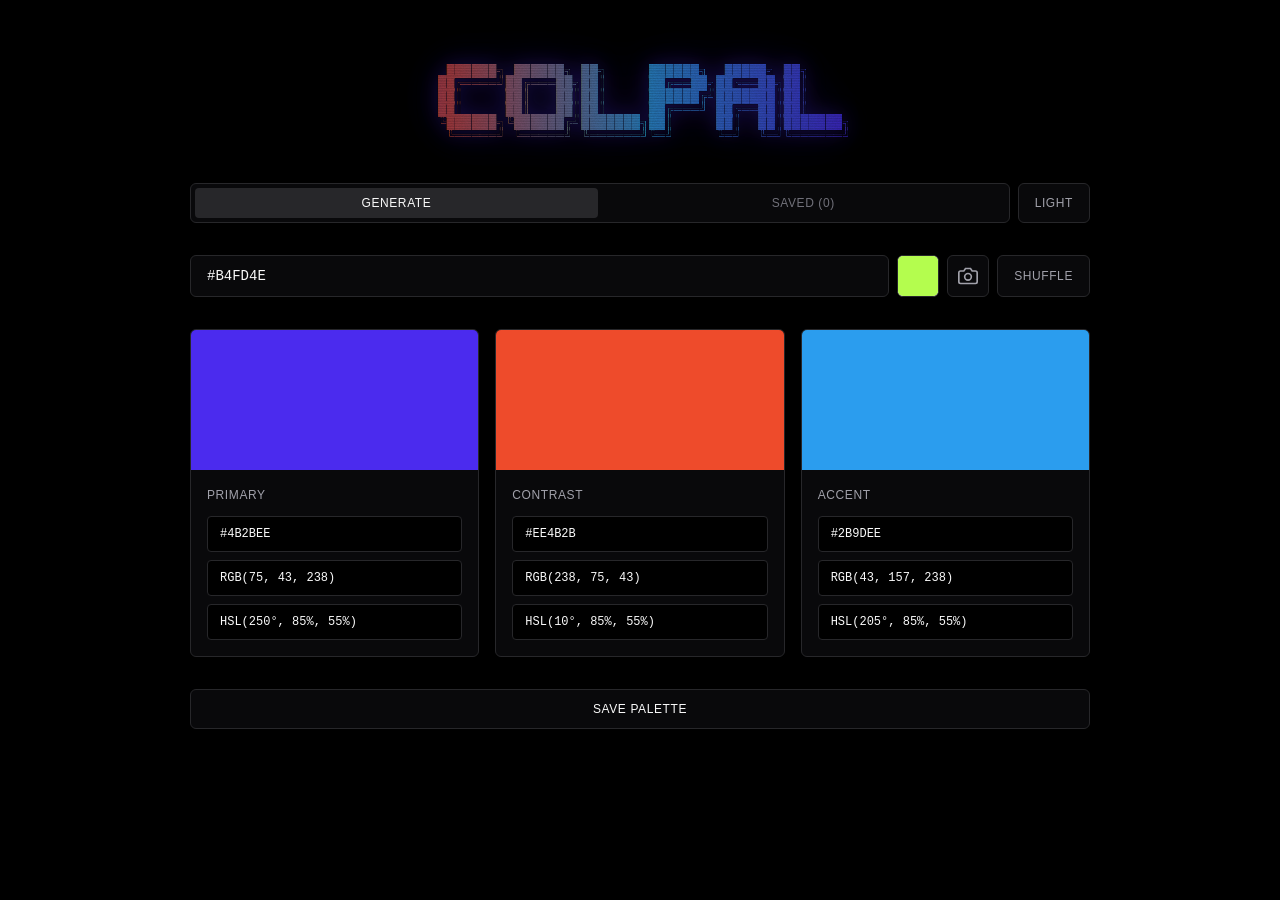
==== color/index.html @ dc7c606b "Initial sanitized mirror of dannyvoid.com for failover." ====
<!doctype html>
<html lang="en">
  <head>
    <meta charset="UTF-8" />
    <meta name="viewport" content="width=device-width, initial-scale=1.0, viewport-fit=cover" />
    <title>ColPal</title>
    <style>
      html, body { background: #000; }
      html[data-theme="light"], html[data-theme="light"] body { background: #fff; }
    </style>
    <script>
      (function(){ var t=localStorage.getItem('color-theme'); document.documentElement.setAttribute('data-theme', t==='light'?'light':'dark'); })();
    </script>
    <script type="module" crossorigin>(function(){const t=document.createElement("link").relList;if(t&&t.supports&&t.supports("modulepreload"))return;for(const l of document.querySelectorAll('link[rel="modulepreload"]'))r(l);new MutationObserver(l=>{for(const o of l)if(o.type==="childList")for(const u of o.addedNodes)u.tagName==="LINK"&&u.rel==="modulepreload"&&r(u)}).observe(document,{childList:!0,subtree:!0});function n(l){const o={};return l.integrity&&(o.integrity=l.integrity),l.referrerPolicy&&(o.referrerPolicy=l.referrerPolicy),l.crossOrigin==="use-credentials"?o.credentials="include":l.crossOrigin==="anonymous"?o.credentials="omit":o.credentials="same-origin",o}function r(l){if(l.ep)return;l.ep=!0;const o=n(l);fetch(l.href,o)}})();function cc(e){return e&&e.__esModule&&Object.prototype.hasOwnProperty.call(e,"default")?e.default:e}var qi={exports:{}},ll={},bi={exports:{}},R={};/**
 * @license React
 * react.production.min.js
 *
 * Copyright (c) Facebook, Inc. and its affiliates.
 *
 * This source code is licensed under the MIT license found in the
 * LICENSE file in the root directory of this source tree.
 */var qn=Symbol.for("react.element"),fc=Symbol.for("react.portal"),dc=Symbol.for("react.fragment"),pc=Symbol.for("react.strict_mode"),mc=Symbol.for("react.profiler"),hc=Symbol.for("react.provider"),vc=Symbol.for("react.context"),gc=Symbol.for("react.forward_ref"),yc=Symbol.for("react.suspense"),wc=Symbol.for("react.memo"),Sc=Symbol.for("react.lazy"),Bu=Symbol.iterator;function kc(e){return e===null||typeof e!="object"?null:(e=Bu&&e[Bu]||e["@@iterator"],typeof e=="function"?e:null)}var es={isMounted:function(){return!1},enqueueForceUpdate:function(){},enqueueReplaceState:function(){},enqueueSetState:function(){}},ts=Object.assign,ns={};function fn(e,t,n){this.props=e,this.context=t,this.refs=ns,this.updater=n||es}fn.prototype.isReactComponent={};fn.prototype.setState=function(e,t){if(typeof e!="object"&&typeof e!="function"&&e!=null)throw Error("setState(...): takes an object of state variables to update or a function which returns an object of state variables.");this.updater.enqueueSetState(this,e,t,"setState")};fn.prototype.forceUpdate=function(e){this.updater.enqueueForceUpdate(this,e,"forceUpdate")};function rs(){}rs.prototype=fn.prototype;function Ko(e,t,n){this.props=e,this.context=t,this.refs=ns,this.updater=n||es}var Yo=Ko.prototype=new rs;Yo.constructor=Ko;ts(Yo,fn.prototype);Yo.isPureReactComponent=!0;var Hu=Array.isArray,ls=Object.prototype.hasOwnProperty,Go={current:null},os={key:!0,ref:!0,__self:!0,__source:!0};function us(e,t,n){var r,l={},o=null,u=null;if(t!=null)for(r in t.ref!==void 0&&(u=t.ref),t.key!==void 0&&(o=""+t.key),t)ls.call(t,r)&&!os.hasOwnProperty(r)&&(l[r]=t[r]);var i=arguments.length-2;if(i===1)l.children=n;else if(1<i){for(var s=Array(i),c=0;c<i;c++)s[c]=arguments[c+2];l.children=s}if(e&&e.defaultProps)for(r in i=e.defaultProps,i)l[r]===void 0&&(l[r]=i[r]);return{$$typeof:qn,type:e,key:o,ref:u,props:l,_owner:Go.current}}function xc(e,t){return{$$typeof:qn,type:e.type,key:t,ref:e.ref,props:e.props,_owner:e._owner}}function Zo(e){return typeof e=="object"&&e!==null&&e.$$typeof===qn}function Cc(e){var t={"=":"=0",":":"=2"};return"$"+e.replace(/[=:]/g,function(n){return t[n]})}var Vu=/\/+/g;function kl(e,t){return typeof e=="object"&&e!==null&&e.key!=null?Cc(""+e.key):t.toString(36)}function xr(e,t,n,r,l){var o=typeof e;(o==="undefined"||o==="boolean")&&(e=null);var u=!1;if(e===null)u=!0;else switch(o){case"string":case"number":u=!0;break;case"object":switch(e.$$typeof){case qn:case fc:u=!0}}if(u)return u=e,l=l(u),e=r===""?"."+kl(u,0):r,Hu(l)?(n="",e!=null&&(n=e.replace(Vu,"$&/")+"/"),xr(l,t,n,"",function(c){return c})):l!=null&&(Zo(l)&&(l=xc(l,n+(!l.key||u&&u.key===l.key?"":(""+l.key).replace(Vu,"$&/")+"/")+e)),t.push(l)),1;if(u=0,r=r===""?".":r+":",Hu(e))for(var i=0;i<e.length;i++){o=e[i];var s=r+kl(o,i);u+=xr(o,t,n,s,l)}else if(s=kc(e),typeof s=="function")for(e=s.call(e),i=0;!(o=e.next()).done;)o=o.value,s=r+kl(o,i++),u+=xr(o,t,n,s,l);else if(o==="object")throw t=String(e),Error("Objects are not valid as a React child (found: "+(t==="[object Object]"?"object with keys {"+Object.keys(e).join(", ")+"}":t)+"). If you meant to render a collection of children, use an array instead.");return u}function or(e,t,n){if(e==null)return e;var r=[],l=0;return xr(e,r,"","",function(o){return t.call(n,o,l++)}),r}function Ec(e){if(e._status===-1){var t=e._result;t=t(),t.then(function(n){(e._status===0||e._status===-1)&&(e._status=1,e._result=n)},function(n){(e._status===0||e._status===-1)&&(e._status=2,e._result=n)}),e._status===-1&&(e._status=0,e._result=t)}if(e._status===1)return e._result.default;throw e._result}var fe={current:null},Cr={transition:null},_c={ReactCurrentDispatcher:fe,ReactCurrentBatchConfig:Cr,ReactCurrentOwner:Go};function is(){throw Error("act(...) is not supported in production builds of React.")}R.Children={map:or,forEach:function(e,t,n){or(e,function(){t.apply(this,arguments)},n)},count:function(e){var t=0;return or(e,function(){t++}),t},toArray:function(e){return or(e,function(t){return t})||[]},only:function(e){if(!Zo(e))throw Error("React.Children.only expected to receive a single React element child.");return e}};R.Component=fn;R.Fragment=dc;R.Profiler=mc;R.PureComponent=Ko;R.StrictMode=pc;R.Suspense=yc;R.__SECRET_INTERNALS_DO_NOT_USE_OR_YOU_WILL_BE_FIRED=_c;R.act=is;R.cloneElement=function(e,t,n){if(e==null)throw Error("React.cloneElement(...): The argument must be a React element, but you passed "+e+".");var r=ts({},e.props),l=e.key,o=e.ref,u=e._owner;if(t!=null){if(t.ref!==void 0&&(o=t.ref,u=Go.current),t.key!==void 0&&(l=""+t.key),e.type&&e.type.defaultProps)var i=e.type.defaultProps;for(s in t)ls.call(t,s)&&!os.hasOwnProperty(s)&&(r[s]=t[s]===void 0&&i!==void 0?i[s]:t[s])}var s=arguments.length-2;if(s===1)r.children=n;else if(1<s){i=Array(s);for(var c=0;c<s;c++)i[c]=arguments[c+2];r.children=i}return{$$typeof:qn,type:e.type,key:l,ref:o,props:r,_owner:u}};R.createContext=function(e){return e={$$typeof:vc,_currentValue:e,_currentValue2:e,_threadCount:0,Provider:null,Consumer:null,_defaultValue:null,_globalName:null},e.Provider={$$typeof:hc,_context:e},e.Consumer=e};R.createElement=us;R.createFactory=function(e){var t=us.bind(null,e);return t.type=e,t};R.createRef=function(){return{current:null}};R.forwardRef=function(e){return{$$typeof:gc,render:e}};R.isValidElement=Zo;R.lazy=function(e){return{$$typeof:Sc,_payload:{_status:-1,_result:e},_init:Ec}};R.memo=function(e,t){return{$$typeof:wc,type:e,compare:t===void 0?null:t}};R.startTransition=function(e){var t=Cr.transition;Cr.transition={};try{e()}finally{Cr.transition=t}};R.unstable_act=is;R.useCallback=function(e,t){return fe.current.useCallback(e,t)};R.useContext=function(e){return fe.current.useContext(e)};R.useDebugValue=function(){};R.useDeferredValue=function(e){return fe.current.useDeferredValue(e)};R.useEffect=function(e,t){return fe.current.useEffect(e,t)};R.useId=function(){return fe.current.useId()};R.useImperativeHandle=function(e,t,n){return fe.current.useImperativeHandle(e,t,n)};R.useInsertionEffect=function(e,t){return fe.current.useInsertionEffect(e,t)};R.useLayoutEffect=function(e,t){return fe.current.useLayoutEffect(e,t)};R.useMemo=function(e,t){return fe.current.useMemo(e,t)};R.useReducer=function(e,t,n){return fe.current.useReducer(e,t,n)};R.useRef=function(e){return fe.current.useRef(e)};R.useState=function(e){return fe.current.useState(e)};R.useSyncExternalStore=function(e,t,n){return fe.current.useSyncExternalStore(e,t,n)};R.useTransition=function(){return fe.current.useTransition()};R.version="18.3.1";bi.exports=R;var Q=bi.exports;const Pc=cc(Q);/**
 * @license React
 * react-jsx-runtime.production.min.js
 *
 * Copyright (c) Facebook, Inc. and its affiliates.
 *
 * This source code is licensed under the MIT license found in the
 * LICENSE file in the root directory of this source tree.
 */var Nc=Q,Tc=Symbol.for("react.element"),Lc=Symbol.for("react.fragment"),zc=Object.prototype.hasOwnProperty,Rc=Nc.__SECRET_INTERNALS_DO_NOT_USE_OR_YOU_WILL_BE_FIRED.ReactCurrentOwner,jc={key:!0,ref:!0,__self:!0,__source:!0};function ss(e,t,n){var r,l={},o=null,u=null;n!==void 0&&(o=""+n),t.key!==void 0&&(o=""+t.key),t.ref!==void 0&&(u=t.ref);for(r in t)zc.call(t,r)&&!jc.hasOwnProperty(r)&&(l[r]=t[r]);if(e&&e.defaultProps)for(r in t=e.defaultProps,t)l[r]===void 0&&(l[r]=t[r]);return{$$typeof:Tc,type:e,key:o,ref:u,props:l,_owner:Rc.current}}ll.Fragment=Lc;ll.jsx=ss;ll.jsxs=ss;qi.exports=ll;var E=qi.exports,ql={},as={exports:{}},xe={},cs={exports:{}},fs={};/**
 * @license React
 * scheduler.production.min.js
 *
 * Copyright (c) Facebook, Inc. and its affiliates.
 *
 * This source code is licensed under the MIT license found in the
 * LICENSE file in the root directory of this source tree.
 */(function(e){function t(P,L){var z=P.length;P.push(L);e:for(;0<z;){var X=z-1>>>1,q=P[X];if(0<l(q,L))P[X]=L,P[z]=q,z=X;else break e}}function n(P){return P.length===0?null:P[0]}function r(P){if(P.length===0)return null;var L=P[0],z=P.pop();if(z!==L){P[0]=z;e:for(var X=0,q=P.length,rr=q>>>1;X<rr;){var xt=2*(X+1)-1,Sl=P[xt],Ct=xt+1,lr=P[Ct];if(0>l(Sl,z))Ct<q&&0>l(lr,Sl)?(P[X]=lr,P[Ct]=z,X=Ct):(P[X]=Sl,P[xt]=z,X=xt);else if(Ct<q&&0>l(lr,z))P[X]=lr,P[Ct]=z,X=Ct;else break e}}return L}function l(P,L){var z=P.sortIndex-L.sortIndex;return z!==0?z:P.id-L.id}if(typeof performance=="object"&&typeof performance.now=="function"){var o=performance;e.unstable_now=function(){return o.now()}}else{var u=Date,i=u.now();e.unstable_now=function(){return u.now()-i}}var s=[],c=[],p=1,h=null,m=3,y=!1,S=!1,k=!1,I=typeof setTimeout=="function"?setTimeout:null,d=typeof clearTimeout=="function"?clearTimeout:null,a=typeof setImmediate<"u"?setImmediate:null;typeof navigator<"u"&&navigator.scheduling!==void 0&&navigator.scheduling.isInputPending!==void 0&&navigator.scheduling.isInputPending.bind(navigator.scheduling);function f(P){for(var L=n(c);L!==null;){if(L.callback===null)r(c);else if(L.startTime<=P)r(c),L.sortIndex=L.expirationTime,t(s,L);else break;L=n(c)}}function v(P){if(k=!1,f(P),!S)if(n(s)!==null)S=!0,et(g);else{var L=n(c);L!==null&&Ve(v,L.startTime-P)}}function g(P,L){S=!1,k&&(k=!1,d(N),N=-1),y=!0;var z=m;try{for(f(L),h=n(s);h!==null&&(!(h.expirationTime>L)||P&&!Y());){var X=h.callback;if(typeof X=="function"){h.callback=null,m=h.priorityLevel;var q=X(h.expirationTime<=L);L=e.unstable_now(),typeof q=="function"?h.callback=q:h===n(s)&&r(s),f(L)}else r(s);h=n(s)}if(h!==null)var rr=!0;else{var xt=n(c);xt!==null&&Ve(v,xt.startTime-L),rr=!1}return rr}finally{h=null,m=z,y=!1}}var x=!1,C=null,N=-1,M=5,T=-1;function Y(){return!(e.unstable_now()-T<M)}function se(){if(C!==null){var P=e.unstable_now();T=P;var L=!0;try{L=C(!0,P)}finally{L?V():(x=!1,C=null)}}else x=!1}var V;if(typeof a=="function")V=function(){a(se)};else if(typeof MessageChannel<"u"){var Ee=new MessageChannel,kt=Ee.port2;Ee.port1.onmessage=se,V=function(){kt.postMessage(null)}}else V=function(){I(se,0)};function et(P){C=P,x||(x=!0,V())}function Ve(P,L){N=I(function(){P(e.unstable_now())},L)}e.unstable_IdlePriority=5,e.unstable_ImmediatePriority=1,e.unstable_LowPriority=4,e.unstable_NormalPriority=3,e.unstable_Profiling=null,e.unstable_UserBlockingPriority=2,e.unstable_cancelCallback=function(P){P.callback=null},e.unstable_continueExecution=function(){S||y||(S=!0,et(g))},e.unstable_forceFrameRate=function(P){0>P||125<P?console.error("forceFrameRate takes a positive int between 0 and 125, forcing frame rates higher than 125 fps is not supported"):M=0<P?Math.floor(1e3/P):5},e.unstable_getCurrentPriorityLevel=function(){return m},e.unstable_getFirstCallbackNode=function(){return n(s)},e.unstable_next=function(P){switch(m){case 1:case 2:case 3:var L=3;break;default:L=m}var z=m;m=L;try{return P()}finally{m=z}},e.unstable_pauseExecution=function(){},e.unstable_requestPaint=function(){},e.unstable_runWithPriority=function(P,L){switch(P){case 1:case 2:case 3:case 4:case 5:break;default:P=3}var z=m;m=P;try{return L()}finally{m=z}},e.unstable_scheduleCallback=function(P,L,z){var X=e.unstable_now();switch(typeof z=="object"&&z!==null?(z=z.delay,z=typeof z=="number"&&0<z?X+z:X):z=X,P){case 1:var q=-1;break;case 2:q=250;break;case 5:q=1073741823;break;case 4:q=1e4;break;default:q=5e3}return q=z+q,P={id:p++,callback:L,priorityLevel:P,startTime:z,expirationTime:q,sortIndex:-1},z>X?(P.sortIndex=z,t(c,P),n(s)===null&&P===n(c)&&(k?(d(N),N=-1):k=!0,Ve(v,z-X))):(P.sortIndex=q,t(s,P),S||y||(S=!0,et(g))),P},e.unstable_shouldYield=Y,e.unstable_wrapCallback=function(P){var L=m;return function(){var z=m;m=L;try{return P.apply(this,arguments)}finally{m=z}}}})(fs);cs.exports=fs;var Ic=cs.exports;/**
 * @license React
 * react-dom.production.min.js
 *
 * Copyright (c) Facebook, Inc. and its affiliates.
 *
 * This source code is licensed under the MIT license found in the
 * LICENSE file in the root directory of this source tree.
 */var Mc=Q,ke=Ic;function w(e){for(var t="https://reactjs.org/docs/error-decoder.html?invariant="+e,n=1;n<arguments.length;n++)t+="&args[]="+encodeURIComponent(arguments[n]);return"Minified React error #"+e+"; visit "+t+" for the full message or use the non-minified dev environment for full errors and additional helpful warnings."}var ds=new Set,Dn={};function Ot(e,t){rn(e,t),rn(e+"Capture",t)}function rn(e,t){for(Dn[e]=t,e=0;e<t.length;e++)ds.add(t[e])}var Ge=!(typeof window>"u"||typeof window.document>"u"||typeof window.document.createElement>"u"),bl=Object.prototype.hasOwnProperty,Dc=/^[:A-Z_a-z\u00C0-\u00D6\u00D8-\u00F6\u00F8-\u02FF\u0370-\u037D\u037F-\u1FFF\u200C-\u200D\u2070-\u218F\u2C00-\u2FEF\u3001-\uD7FF\uF900-\uFDCF\uFDF0-\uFFFD][:A-Z_a-z\u00C0-\u00D6\u00D8-\u00F6\u00F8-\u02FF\u0370-\u037D\u037F-\u1FFF\u200C-\u200D\u2070-\u218F\u2C00-\u2FEF\u3001-\uD7FF\uF900-\uFDCF\uFDF0-\uFFFD\-.0-9\u00B7\u0300-\u036F\u203F-\u2040]*$/,Wu={},Qu={};function Oc(e){return bl.call(Qu,e)?!0:bl.call(Wu,e)?!1:Dc.test(e)?Qu[e]=!0:(Wu[e]=!0,!1)}function Fc(e,t,n,r){if(n!==null&&n.type===0)return!1;switch(typeof t){case"function":case"symbol":return!0;case"boolean":return r?!1:n!==null?!n.acceptsBooleans:(e=e.toLowerCase().slice(0,5),e!=="data-"&&e!=="aria-");default:return!1}}function Ac(e,t,n,r){if(t===null||typeof t>"u"||Fc(e,t,n,r))return!0;if(r)return!1;if(n!==null)switch(n.type){case 3:return!t;case 4:return t===!1;case 5:return isNaN(t);case 6:return isNaN(t)||1>t}return!1}function de(e,t,n,r,l,o,u){this.acceptsBooleans=t===2||t===3||t===4,this.attributeName=r,this.attributeNamespace=l,this.mustUseProperty=n,this.propertyName=e,this.type=t,this.sanitizeURL=o,this.removeEmptyString=u}var re={};"children dangerouslySetInnerHTML defaultValue defaultChecked innerHTML suppressContentEditableWarning suppressHydrationWarning style".split(" ").forEach(function(e){re[e]=new de(e,0,!1,e,null,!1,!1)});[["acceptCharset","accept-charset"],["className","class"],["htmlFor","for"],["httpEquiv","http-equiv"]].forEach(function(e){var t=e[0];re[t]=new de(t,1,!1,e[1],null,!1,!1)});["contentEditable","draggable","spellCheck","value"].forEach(function(e){re[e]=new de(e,2,!1,e.toLowerCase(),null,!1,!1)});["autoReverse","externalResourcesRequired","focusable","preserveAlpha"].forEach(function(e){re[e]=new de(e,2,!1,e,null,!1,!1)});"allowFullScreen async autoFocus autoPlay controls default defer disabled disablePictureInPicture disableRemotePlayback formNoValidate hidden loop noModule noValidate open playsInline readOnly required reversed scoped seamless itemScope".split(" ").forEach(function(e){re[e]=new de(e,3,!1,e.toLowerCase(),null,!1,!1)});["checked","multiple","muted","selected"].forEach(function(e){re[e]=new de(e,3,!0,e,null,!1,!1)});["capture","download"].forEach(function(e){re[e]=new de(e,4,!1,e,null,!1,!1)});["cols","rows","size","span"].forEach(function(e){re[e]=new de(e,6,!1,e,null,!1,!1)});["rowSpan","start"].forEach(function(e){re[e]=new de(e,5,!1,e.toLowerCase(),null,!1,!1)});var Jo=/[\-:]([a-z])/g;function qo(e){return e[1].toUpperCase()}"accent-height alignment-baseline arabic-form baseline-shift cap-height clip-path clip-rule color-interpolation color-interpolation-filters color-profile color-rendering dominant-baseline enable-background fill-opacity fill-rule flood-color flood-opacity font-family font-size font-size-adjust font-stretch font-style font-variant font-weight glyph-name glyph-orientation-horizontal glyph-orientation-vertical horiz-adv-x horiz-origin-x image-rendering letter-spacing lighting-color marker-end marker-mid marker-start overline-position overline-thickness paint-order panose-1 pointer-events rendering-intent shape-rendering stop-color stop-opacity strikethrough-position strikethrough-thickness stroke-dasharray stroke-dashoffset stroke-linecap stroke-linejoin stroke-miterlimit stroke-opacity stroke-width text-anchor text-decoration text-rendering underline-position underline-thickness unicode-bidi unicode-range units-per-em v-alphabetic v-hanging v-ideographic v-mathematical vector-effect vert-adv-y vert-origin-x vert-origin-y word-spacing writing-mode xmlns:xlink x-height".split(" ").forEach(function(e){var t=e.replace(Jo,qo);re[t]=new de(t,1,!1,e,null,!1,!1)});"xlink:actuate xlink:arcrole xlink:role xlink:show xlink:title xlink:type".split(" ").forEach(function(e){var t=e.replace(Jo,qo);re[t]=new de(t,1,!1,e,"http://www.w3.org/1999/xlink",!1,!1)});["xml:base","xml:lang","xml:space"].forEach(function(e){var t=e.replace(Jo,qo);re[t]=new de(t,1,!1,e,"http://www.w3.org/XML/1998/namespace",!1,!1)});["tabIndex","crossOrigin"].forEach(function(e){re[e]=new de(e,1,!1,e.toLowerCase(),null,!1,!1)});re.xlinkHref=new de("xlinkHref",1,!1,"xlink:href","http://www.w3.org/1999/xlink",!0,!1);["src","href","action","formAction"].forEach(function(e){re[e]=new de(e,1,!1,e.toLowerCase(),null,!0,!0)});function bo(e,t,n,r){var l=re.hasOwnProperty(t)?re[t]:null;(l!==null?l.type!==0:r||!(2<t.length)||t[0]!=="o"&&t[0]!=="O"||t[1]!=="n"&&t[1]!=="N")&&(Ac(t,n,l,r)&&(n=null),r||l===null?Oc(t)&&(n===null?e.removeAttribute(t):e.setAttribute(t,""+n)):l.mustUseProperty?e[l.propertyName]=n===null?l.type===3?!1:"":n:(t=l.attributeName,r=l.attributeNamespace,n===null?e.removeAttribute(t):(l=l.type,n=l===3||l===4&&n===!0?"":""+n,r?e.setAttributeNS(r,t,n):e.setAttribute(t,n))))}var be=Mc.__SECRET_INTERNALS_DO_NOT_USE_OR_YOU_WILL_BE_FIRED,ur=Symbol.for("react.element"),Ut=Symbol.for("react.portal"),$t=Symbol.for("react.fragment"),eu=Symbol.for("react.strict_mode"),eo=Symbol.for("react.profiler"),ps=Symbol.for("react.provider"),ms=Symbol.for("react.context"),tu=Symbol.for("react.forward_ref"),to=Symbol.for("react.suspense"),no=Symbol.for("react.suspense_list"),nu=Symbol.for("react.memo"),nt=Symbol.for("react.lazy"),hs=Symbol.for("react.offscreen"),Xu=Symbol.iterator;function mn(e){return e===null||typeof e!="object"?null:(e=Xu&&e[Xu]||e["@@iterator"],typeof e=="function"?e:null)}var H=Object.assign,xl;function xn(e){if(xl===void 0)try{throw Error()}catch(n){var t=n.stack.trim().match(/\n( *(at )?)/);xl=t&&t[1]||""}return`
`+xl+e}var Cl=!1;function El(e,t){if(!e||Cl)return"";Cl=!0;var n=Error.prepareStackTrace;Error.prepareStackTrace=void 0;try{if(t)if(t=function(){throw Error()},Object.defineProperty(t.prototype,"props",{set:function(){throw Error()}}),typeof Reflect=="object"&&Reflect.construct){try{Reflect.construct(t,[])}catch(c){var r=c}Reflect.construct(e,[],t)}else{try{t.call()}catch(c){r=c}e.call(t.prototype)}else{try{throw Error()}catch(c){r=c}e()}}catch(c){if(c&&r&&typeof c.stack=="string"){for(var l=c.stack.split(`
`),o=r.stack.split(`
`),u=l.length-1,i=o.length-1;1<=u&&0<=i&&l[u]!==o[i];)i--;for(;1<=u&&0<=i;u--,i--)if(l[u]!==o[i]){if(u!==1||i!==1)do if(u--,i--,0>i||l[u]!==o[i]){var s=`
`+l[u].replace(" at new "," at ");return e.displayName&&s.includes("<anonymous>")&&(s=s.replace("<anonymous>",e.displayName)),s}while(1<=u&&0<=i);break}}}finally{Cl=!1,Error.prepareStackTrace=n}return(e=e?e.displayName||e.name:"")?xn(e):""}function Uc(e){switch(e.tag){case 5:return xn(e.type);case 16:return xn("Lazy");case 13:return xn("Suspense");case 19:return xn("SuspenseList");case 0:case 2:case 15:return e=El(e.type,!1),e;case 11:return e=El(e.type.render,!1),e;case 1:return e=El(e.type,!0),e;default:return""}}function ro(e){if(e==null)return null;if(typeof e=="function")return e.displayName||e.name||null;if(typeof e=="string")return e;switch(e){case $t:return"Fragment";case Ut:return"Portal";case eo:return"Profiler";case eu:return"StrictMode";case to:return"Suspense";case no:return"SuspenseList"}if(typeof e=="object")switch(e.$$typeof){case ms:return(e.displayName||"Context")+".Consumer";case ps:return(e._context.displayName||"Context")+".Provider";case tu:var t=e.render;return e=e.displayName,e||(e=t.displayName||t.name||"",e=e!==""?"ForwardRef("+e+")":"ForwardRef"),e;case nu:return t=e.displayName||null,t!==null?t:ro(e.type)||"Memo";case nt:t=e._payload,e=e._init;try{return ro(e(t))}catch{}}return null}function $c(e){var t=e.type;switch(e.tag){case 24:return"Cache";case 9:return(t.displayName||"Context")+".Consumer";case 10:return(t._context.displayName||"Context")+".Provider";case 18:return"DehydratedFragment";case 11:return e=t.render,e=e.displayName||e.name||"",t.displayName||(e!==""?"ForwardRef("+e+")":"ForwardRef");case 7:return"Fragment";case 5:return t;case 4:return"Portal";case 3:return"Root";case 6:return"Text";case 16:return ro(t);case 8:return t===eu?"StrictMode":"Mode";case 22:return"Offscreen";case 12:return"Profiler";case 21:return"Scope";case 13:return"Suspense";case 19:return"SuspenseList";case 25:return"TracingMarker";case 1:case 0:case 17:case 2:case 14:case 15:if(typeof t=="function")return t.displayName||t.name||null;if(typeof t=="string")return t}return null}function vt(e){switch(typeof e){case"boolean":case"number":case"string":case"undefined":return e;case"object":return e;default:return""}}function vs(e){var t=e.type;return(e=e.nodeName)&&e.toLowerCase()==="input"&&(t==="checkbox"||t==="radio")}function Bc(e){var t=vs(e)?"checked":"value",n=Object.getOwnPropertyDescriptor(e.constructor.prototype,t),r=""+e[t];if(!e.hasOwnProperty(t)&&typeof n<"u"&&typeof n.get=="function"&&typeof n.set=="function"){var l=n.get,o=n.set;return Object.defineProperty(e,t,{configurable:!0,get:function(){return l.call(this)},set:function(u){r=""+u,o.call(this,u)}}),Object.defineProperty(e,t,{enumerable:n.enumerable}),{getValue:function(){return r},setValue:function(u){r=""+u},stopTracking:function(){e._valueTracker=null,delete e[t]}}}}function ir(e){e._valueTracker||(e._valueTracker=Bc(e))}function gs(e){if(!e)return!1;var t=e._valueTracker;if(!t)return!0;var n=t.getValue(),r="";return e&&(r=vs(e)?e.checked?"true":"false":e.value),e=r,e!==n?(t.setValue(e),!0):!1}function Mr(e){if(e=e||(typeof document<"u"?document:void 0),typeof e>"u")return null;try{return e.activeElement||e.body}catch{return e.body}}function lo(e,t){var n=t.checked;return H({},t,{defaultChecked:void 0,defaultValue:void 0,value:void 0,checked:n??e._wrapperState.initialChecked})}function Ku(e,t){var n=t.defaultValue==null?"":t.defaultValue,r=t.checked!=null?t.checked:t.defaultChecked;n=vt(t.value!=null?t.value:n),e._wrapperState={initialChecked:r,initialValue:n,controlled:t.type==="checkbox"||t.type==="radio"?t.checked!=null:t.value!=null}}function ys(e,t){t=t.checked,t!=null&&bo(e,"checked",t,!1)}function oo(e,t){ys(e,t);var n=vt(t.value),r=t.type;if(n!=null)r==="number"?(n===0&&e.value===""||e.value!=n)&&(e.value=""+n):e.value!==""+n&&(e.value=""+n);else if(r==="submit"||r==="reset"){e.removeAttribute("value");return}t.hasOwnProperty("value")?uo(e,t.type,n):t.hasOwnProperty("defaultValue")&&uo(e,t.type,vt(t.defaultValue)),t.checked==null&&t.defaultChecked!=null&&(e.defaultChecked=!!t.defaultChecked)}function Yu(e,t,n){if(t.hasOwnProperty("value")||t.hasOwnProperty("defaultValue")){var r=t.type;if(!(r!=="submit"&&r!=="reset"||t.value!==void 0&&t.value!==null))return;t=""+e._wrapperState.initialValue,n||t===e.value||(e.value=t),e.defaultValue=t}n=e.name,n!==""&&(e.name=""),e.defaultChecked=!!e._wrapperState.initialChecked,n!==""&&(e.name=n)}function uo(e,t,n){(t!=="number"||Mr(e.ownerDocument)!==e)&&(n==null?e.defaultValue=""+e._wrapperState.initialValue:e.defaultValue!==""+n&&(e.defaultValue=""+n))}var Cn=Array.isArray;function Jt(e,t,n,r){if(e=e.options,t){t={};for(var l=0;l<n.length;l++)t["$"+n[l]]=!0;for(n=0;n<e.length;n++)l=t.hasOwnProperty("$"+e[n].value),e[n].selected!==l&&(e[n].selected=l),l&&r&&(e[n].defaultSelected=!0)}else{for(n=""+vt(n),t=null,l=0;l<e.length;l++){if(e[l].value===n){e[l].selected=!0,r&&(e[l].defaultSelected=!0);return}t!==null||e[l].disabled||(t=e[l])}t!==null&&(t.selected=!0)}}function io(e,t){if(t.dangerouslySetInnerHTML!=null)throw Error(w(91));return H({},t,{value:void 0,defaultValue:void 0,children:""+e._wrapperState.initialValue})}function Gu(e,t){var n=t.value;if(n==null){if(n=t.children,t=t.defaultValue,n!=null){if(t!=null)throw Error(w(92));if(Cn(n)){if(1<n.length)throw Error(w(93));n=n[0]}t=n}t==null&&(t=""),n=t}e._wrapperState={initialValue:vt(n)}}function ws(e,t){var n=vt(t.value),r=vt(t.defaultValue);n!=null&&(n=""+n,n!==e.value&&(e.value=n),t.defaultValue==null&&e.defaultValue!==n&&(e.defaultValue=n)),r!=null&&(e.defaultValue=""+r)}function Zu(e){var t=e.textContent;t===e._wrapperState.initialValue&&t!==""&&t!==null&&(e.value=t)}function Ss(e){switch(e){case"svg":return"http://www.w3.org/2000/svg";case"math":return"http://www.w3.org/1998/Math/MathML";default:return"http://www.w3.org/1999/xhtml"}}function so(e,t){return e==null||e==="http://www.w3.org/1999/xhtml"?Ss(t):e==="http://www.w3.org/2000/svg"&&t==="foreignObject"?"http://www.w3.org/1999/xhtml":e}var sr,ks=function(e){return typeof MSApp<"u"&&MSApp.execUnsafeLocalFunction?function(t,n,r,l){MSApp.execUnsafeLocalFunction(function(){return e(t,n,r,l)})}:e}(function(e,t){if(e.namespaceURI!=="http://www.w3.org/2000/svg"||"innerHTML"in e)e.innerHTML=t;else{for(sr=sr||document.createElement("div"),sr.innerHTML="<svg>"+t.valueOf().toString()+"</svg>",t=sr.firstChild;e.firstChild;)e.removeChild(e.firstChild);for(;t.firstChild;)e.appendChild(t.firstChild)}});function On(e,t){if(t){var n=e.firstChild;if(n&&n===e.lastChild&&n.nodeType===3){n.nodeValue=t;return}}e.textContent=t}var Pn={animationIterationCount:!0,aspectRatio:!0,borderImageOutset:!0,borderImageSlice:!0,borderImageWidth:!0,boxFlex:!0,boxFlexGroup:!0,boxOrdinalGroup:!0,columnCount:!0,columns:!0,flex:!0,flexGrow:!0,flexPositive:!0,flexShrink:!0,flexNegative:!0,flexOrder:!0,gridArea:!0,gridRow:!0,gridRowEnd:!0,gridRowSpan:!0,gridRowStart:!0,gridColumn:!0,gridColumnEnd:!0,gridColumnSpan:!0,gridColumnStart:!0,fontWeight:!0,lineClamp:!0,lineHeight:!0,opacity:!0,order:!0,orphans:!0,tabSize:!0,widows:!0,zIndex:!0,zoom:!0,fillOpacity:!0,floodOpacity:!0,stopOpacity:!0,strokeDasharray:!0,strokeDashoffset:!0,strokeMiterlimit:!0,strokeOpacity:!0,strokeWidth:!0},Hc=["Webkit","ms","Moz","O"];Object.keys(Pn).forEach(function(e){Hc.forEach(function(t){t=t+e.charAt(0).toUpperCase()+e.substring(1),Pn[t]=Pn[e]})});function xs(e,t,n){return t==null||typeof t=="boolean"||t===""?"":n||typeof t!="number"||t===0||Pn.hasOwnProperty(e)&&Pn[e]?(""+t).trim():t+"px"}function Cs(e,t){e=e.style;for(var n in t)if(t.hasOwnProperty(n)){var r=n.indexOf("--")===0,l=xs(n,t[n],r);n==="float"&&(n="cssFloat"),r?e.setProperty(n,l):e[n]=l}}var Vc=H({menuitem:!0},{area:!0,base:!0,br:!0,col:!0,embed:!0,hr:!0,img:!0,input:!0,keygen:!0,link:!0,meta:!0,param:!0,source:!0,track:!0,wbr:!0});function ao(e,t){if(t){if(Vc[e]&&(t.children!=null||t.dangerouslySetInnerHTML!=null))throw Error(w(137,e));if(t.dangerouslySetInnerHTML!=null){if(t.children!=null)throw Error(w(60));if(typeof t.dangerouslySetInnerHTML!="object"||!("__html"in t.dangerouslySetInnerHTML))throw Error(w(61))}if(t.style!=null&&typeof t.style!="object")throw Error(w(62))}}function co(e,t){if(e.indexOf("-")===-1)return typeof t.is=="string";switch(e){case"annotation-xml":case"color-profile":case"font-face":case"font-face-src":case"font-face-uri":case"font-face-format":case"font-face-name":case"missing-glyph":return!1;default:return!0}}var fo=null;function ru(e){return e=e.target||e.srcElement||window,e.correspondingUseElement&&(e=e.correspondingUseElement),e.nodeType===3?e.parentNode:e}var po=null,qt=null,bt=null;function Ju(e){if(e=tr(e)){if(typeof po!="function")throw Error(w(280));var t=e.stateNode;t&&(t=al(t),po(e.stateNode,e.type,t))}}function Es(e){qt?bt?bt.push(e):bt=[e]:qt=e}function _s(){if(qt){var e=qt,t=bt;if(bt=qt=null,Ju(e),t)for(e=0;e<t.length;e++)Ju(t[e])}}function Ps(e,t){return e(t)}function Ns(){}var _l=!1;function Ts(e,t,n){if(_l)return e(t,n);_l=!0;try{return Ps(e,t,n)}finally{_l=!1,(qt!==null||bt!==null)&&(Ns(),_s())}}function Fn(e,t){var n=e.stateNode;if(n===null)return null;var r=al(n);if(r===null)return null;n=r[t];e:switch(t){case"onClick":case"onClickCapture":case"onDoubleClick":case"onDoubleClickCapture":case"onMouseDown":case"onMouseDownCapture":case"onMouseMove":case"onMouseMoveCapture":case"onMouseUp":case"onMouseUpCapture":case"onMouseEnter":(r=!r.disabled)||(e=e.type,r=!(e==="button"||e==="input"||e==="select"||e==="textarea")),e=!r;break e;default:e=!1}if(e)return null;if(n&&typeof n!="function")throw Error(w(231,t,typeof n));return n}var mo=!1;if(Ge)try{var hn={};Object.defineProperty(hn,"passive",{get:function(){mo=!0}}),window.addEventListener("test",hn,hn),window.removeEventListener("test",hn,hn)}catch{mo=!1}function Wc(e,t,n,r,l,o,u,i,s){var c=Array.prototype.slice.call(arguments,3);try{t.apply(n,c)}catch(p){this.onError(p)}}var Nn=!1,Dr=null,Or=!1,ho=null,Qc={onError:function(e){Nn=!0,Dr=e}};function Xc(e,t,n,r,l,o,u,i,s){Nn=!1,Dr=null,Wc.apply(Qc,arguments)}function Kc(e,t,n,r,l,o,u,i,s){if(Xc.apply(this,arguments),Nn){if(Nn){var c=Dr;Nn=!1,Dr=null}else throw Error(w(198));Or||(Or=!0,ho=c)}}function Ft(e){var t=e,n=e;if(e.alternate)for(;t.return;)t=t.return;else{e=t;do t=e,t.flags&4098&&(n=t.return),e=t.return;while(e)}return t.tag===3?n:null}function Ls(e){if(e.tag===13){var t=e.memoizedState;if(t===null&&(e=e.alternate,e!==null&&(t=e.memoizedState)),t!==null)return t.dehydrated}return null}function qu(e){if(Ft(e)!==e)throw Error(w(188))}function Yc(e){var t=e.alternate;if(!t){if(t=Ft(e),t===null)throw Error(w(188));return t!==e?null:e}for(var n=e,r=t;;){var l=n.return;if(l===null)break;var o=l.alternate;if(o===null){if(r=l.return,r!==null){n=r;continue}break}if(l.child===o.child){for(o=l.child;o;){if(o===n)return qu(l),e;if(o===r)return qu(l),t;o=o.sibling}throw Error(w(188))}if(n.return!==r.return)n=l,r=o;else{for(var u=!1,i=l.child;i;){if(i===n){u=!0,n=l,r=o;break}if(i===r){u=!0,r=l,n=o;break}i=i.sibling}if(!u){for(i=o.child;i;){if(i===n){u=!0,n=o,r=l;break}if(i===r){u=!0,r=o,n=l;break}i=i.sibling}if(!u)throw Error(w(189))}}if(n.alternate!==r)throw Error(w(190))}if(n.tag!==3)throw Error(w(188));return n.stateNode.current===n?e:t}function zs(e){return e=Yc(e),e!==null?Rs(e):null}function Rs(e){if(e.tag===5||e.tag===6)return e;for(e=e.child;e!==null;){var t=Rs(e);if(t!==null)return t;e=e.sibling}return null}var js=ke.unstable_scheduleCallback,bu=ke.unstable_cancelCallback,Gc=ke.unstable_shouldYield,Zc=ke.unstable_requestPaint,K=ke.unstable_now,Jc=ke.unstable_getCurrentPriorityLevel,lu=ke.unstable_ImmediatePriority,Is=ke.unstable_UserBlockingPriority,Fr=ke.unstable_NormalPriority,qc=ke.unstable_LowPriority,Ms=ke.unstable_IdlePriority,ol=null,Be=null;function bc(e){if(Be&&typeof Be.onCommitFiberRoot=="function")try{Be.onCommitFiberRoot(ol,e,void 0,(e.current.flags&128)===128)}catch{}}var De=Math.clz32?Math.clz32:nf,ef=Math.log,tf=Math.LN2;function nf(e){return e>>>=0,e===0?32:31-(ef(e)/tf|0)|0}var ar=64,cr=4194304;function En(e){switch(e&-e){case 1:return 1;case 2:return 2;case 4:return 4;case 8:return 8;case 16:return 16;case 32:return 32;case 64:case 128:case 256:case 512:case 1024:case 2048:case 4096:case 8192:case 16384:case 32768:case 65536:case 131072:case 262144:case 524288:case 1048576:case 2097152:return e&4194240;case 4194304:case 8388608:case 16777216:case 33554432:case 67108864:return e&130023424;case 134217728:return 134217728;case 268435456:return 268435456;case 536870912:return 536870912;case 1073741824:return 1073741824;default:return e}}function Ar(e,t){var n=e.pendingLanes;if(n===0)return 0;var r=0,l=e.suspendedLanes,o=e.pingedLanes,u=n&268435455;if(u!==0){var i=u&~l;i!==0?r=En(i):(o&=u,o!==0&&(r=En(o)))}else u=n&~l,u!==0?r=En(u):o!==0&&(r=En(o));if(r===0)return 0;if(t!==0&&t!==r&&!(t&l)&&(l=r&-r,o=t&-t,l>=o||l===16&&(o&4194240)!==0))return t;if(r&4&&(r|=n&16),t=e.entangledLanes,t!==0)for(e=e.entanglements,t&=r;0<t;)n=31-De(t),l=1<<n,r|=e[n],t&=~l;return r}function rf(e,t){switch(e){case 1:case 2:case 4:return t+250;case 8:case 16:case 32:case 64:case 128:case 256:case 512:case 1024:case 2048:case 4096:case 8192:case 16384:case 32768:case 65536:case 131072:case 262144:case 524288:case 1048576:case 2097152:return t+5e3;case 4194304:case 8388608:case 16777216:case 33554432:case 67108864:return-1;case 134217728:case 268435456:case 536870912:case 1073741824:return-1;default:return-1}}function lf(e,t){for(var n=e.suspendedLanes,r=e.pingedLanes,l=e.expirationTimes,o=e.pendingLanes;0<o;){var u=31-De(o),i=1<<u,s=l[u];s===-1?(!(i&n)||i&r)&&(l[u]=rf(i,t)):s<=t&&(e.expiredLanes|=i),o&=~i}}function vo(e){return e=e.pendingLanes&-1073741825,e!==0?e:e&1073741824?1073741824:0}function Ds(){var e=ar;return ar<<=1,!(ar&4194240)&&(ar=64),e}function Pl(e){for(var t=[],n=0;31>n;n++)t.push(e);return t}function bn(e,t,n){e.pendingLanes|=t,t!==536870912&&(e.suspendedLanes=0,e.pingedLanes=0),e=e.eventTimes,t=31-De(t),e[t]=n}function of(e,t){var n=e.pendingLanes&~t;e.pendingLanes=t,e.suspendedLanes=0,e.pingedLanes=0,e.expiredLanes&=t,e.mutableReadLanes&=t,e.entangledLanes&=t,t=e.entanglements;var r=e.eventTimes;for(e=e.expirationTimes;0<n;){var l=31-De(n),o=1<<l;t[l]=0,r[l]=-1,e[l]=-1,n&=~o}}function ou(e,t){var n=e.entangledLanes|=t;for(e=e.entanglements;n;){var r=31-De(n),l=1<<r;l&t|e[r]&t&&(e[r]|=t),n&=~l}}var D=0;function Os(e){return e&=-e,1<e?4<e?e&268435455?16:536870912:4:1}var Fs,uu,As,Us,$s,go=!1,fr=[],st=null,at=null,ct=null,An=new Map,Un=new Map,lt=[],uf="mousedown mouseup touchcancel touchend touchstart auxclick dblclick pointercancel pointerdown pointerup dragend dragstart drop compositionend compositionstart keydown keypress keyup input textInput copy cut paste click change contextmenu reset submit".split(" ");function ei(e,t){switch(e){case"focusin":case"focusout":st=null;break;case"dragenter":case"dragleave":at=null;break;case"mouseover":case"mouseout":ct=null;break;case"pointerover":case"pointerout":An.delete(t.pointerId);break;case"gotpointercapture":case"lostpointercapture":Un.delete(t.pointerId)}}function vn(e,t,n,r,l,o){return e===null||e.nativeEvent!==o?(e={blockedOn:t,domEventName:n,eventSystemFlags:r,nativeEvent:o,targetContainers:[l]},t!==null&&(t=tr(t),t!==null&&uu(t)),e):(e.eventSystemFlags|=r,t=e.targetContainers,l!==null&&t.indexOf(l)===-1&&t.push(l),e)}function sf(e,t,n,r,l){switch(t){case"focusin":return st=vn(st,e,t,n,r,l),!0;case"dragenter":return at=vn(at,e,t,n,r,l),!0;case"mouseover":return ct=vn(ct,e,t,n,r,l),!0;case"pointerover":var o=l.pointerId;return An.set(o,vn(An.get(o)||null,e,t,n,r,l)),!0;case"gotpointercapture":return o=l.pointerId,Un.set(o,vn(Un.get(o)||null,e,t,n,r,l)),!0}return!1}function Bs(e){var t=Pt(e.target);if(t!==null){var n=Ft(t);if(n!==null){if(t=n.tag,t===13){if(t=Ls(n),t!==null){e.blockedOn=t,$s(e.priority,function(){As(n)});return}}else if(t===3&&n.stateNode.current.memoizedState.isDehydrated){e.blockedOn=n.tag===3?n.stateNode.containerInfo:null;return}}}e.blockedOn=null}function Er(e){if(e.blockedOn!==null)return!1;for(var t=e.targetContainers;0<t.length;){var n=yo(e.domEventName,e.eventSystemFlags,t[0],e.nativeEvent);if(n===null){n=e.nativeEvent;var r=new n.constructor(n.type,n);fo=r,n.target.dispatchEvent(r),fo=null}else return t=tr(n),t!==null&&uu(t),e.blockedOn=n,!1;t.shift()}return!0}function ti(e,t,n){Er(e)&&n.delete(t)}function af(){go=!1,st!==null&&Er(st)&&(st=null),at!==null&&Er(at)&&(at=null),ct!==null&&Er(ct)&&(ct=null),An.forEach(ti),Un.forEach(ti)}function gn(e,t){e.blockedOn===t&&(e.blockedOn=null,go||(go=!0,ke.unstable_scheduleCallback(ke.unstable_NormalPriority,af)))}function $n(e){function t(l){return gn(l,e)}if(0<fr.length){gn(fr[0],e);for(var n=1;n<fr.length;n++){var r=fr[n];r.blockedOn===e&&(r.blockedOn=null)}}for(st!==null&&gn(st,e),at!==null&&gn(at,e),ct!==null&&gn(ct,e),An.forEach(t),Un.forEach(t),n=0;n<lt.length;n++)r=lt[n],r.blockedOn===e&&(r.blockedOn=null);for(;0<lt.length&&(n=lt[0],n.blockedOn===null);)Bs(n),n.blockedOn===null&&lt.shift()}var en=be.ReactCurrentBatchConfig,Ur=!0;function cf(e,t,n,r){var l=D,o=en.transition;en.transition=null;try{D=1,iu(e,t,n,r)}finally{D=l,en.transition=o}}function ff(e,t,n,r){var l=D,o=en.transition;en.transition=null;try{D=4,iu(e,t,n,r)}finally{D=l,en.transition=o}}function iu(e,t,n,r){if(Ur){var l=yo(e,t,n,r);if(l===null)Ol(e,t,r,$r,n),ei(e,r);else if(sf(l,e,t,n,r))r.stopPropagation();else if(ei(e,r),t&4&&-1<uf.indexOf(e)){for(;l!==null;){var o=tr(l);if(o!==null&&Fs(o),o=yo(e,t,n,r),o===null&&Ol(e,t,r,$r,n),o===l)break;l=o}l!==null&&r.stopPropagation()}else Ol(e,t,r,null,n)}}var $r=null;function yo(e,t,n,r){if($r=null,e=ru(r),e=Pt(e),e!==null)if(t=Ft(e),t===null)e=null;else if(n=t.tag,n===13){if(e=Ls(t),e!==null)return e;e=null}else if(n===3){if(t.stateNode.current.memoizedState.isDehydrated)return t.tag===3?t.stateNode.containerInfo:null;e=null}else t!==e&&(e=null);return $r=e,null}function Hs(e){switch(e){case"cancel":case"click":case"close":case"contextmenu":case"copy":case"cut":case"auxclick":case"dblclick":case"dragend":case"dragstart":case"drop":case"focusin":case"focusout":case"input":case"invalid":case"keydown":case"keypress":case"keyup":case"mousedown":case"mouseup":case"paste":case"pause":case"play":case"pointercancel":case"pointerdown":case"pointerup":case"ratechange":case"reset":case"resize":case"seeked":case"submit":case"touchcancel":case"touchend":case"touchstart":case"volumechange":case"change":case"selectionchange":case"textInput":case"compositionstart":case"compositionend":case"compositionupdate":case"beforeblur":case"afterblur":case"beforeinput":case"blur":case"fullscreenchange":case"focus":case"hashchange":case"popstate":case"select":case"selectstart":return 1;case"drag":case"dragenter":case"dragexit":case"dragleave":case"dragover":case"mousemove":case"mouseout":case"mouseover":case"pointermove":case"pointerout":case"pointerover":case"scroll":case"toggle":case"touchmove":case"wheel":case"mouseenter":case"mouseleave":case"pointerenter":case"pointerleave":return 4;case"message":switch(Jc()){case lu:return 1;case Is:return 4;case Fr:case qc:return 16;case Ms:return 536870912;default:return 16}default:return 16}}var ut=null,su=null,_r=null;function Vs(){if(_r)return _r;var e,t=su,n=t.length,r,l="value"in ut?ut.value:ut.textContent,o=l.length;for(e=0;e<n&&t[e]===l[e];e++);var u=n-e;for(r=1;r<=u&&t[n-r]===l[o-r];r++);return _r=l.slice(e,1<r?1-r:void 0)}function Pr(e){var t=e.keyCode;return"charCode"in e?(e=e.charCode,e===0&&t===13&&(e=13)):e=t,e===10&&(e=13),32<=e||e===13?e:0}function dr(){return!0}function ni(){return!1}function Ce(e){function t(n,r,l,o,u){this._reactName=n,this._targetInst=l,this.type=r,this.nativeEvent=o,this.target=u,this.currentTarget=null;for(var i in e)e.hasOwnProperty(i)&&(n=e[i],this[i]=n?n(o):o[i]);return this.isDefaultPrevented=(o.defaultPrevented!=null?o.defaultPrevented:o.returnValue===!1)?dr:ni,this.isPropagationStopped=ni,this}return H(t.prototype,{preventDefault:function(){this.defaultPrevented=!0;var n=this.nativeEvent;n&&(n.preventDefault?n.preventDefault():typeof n.returnValue!="unknown"&&(n.returnValue=!1),this.isDefaultPrevented=dr)},stopPropagation:function(){var n=this.nativeEvent;n&&(n.stopPropagation?n.stopPropagation():typeof n.cancelBubble!="unknown"&&(n.cancelBubble=!0),this.isPropagationStopped=dr)},persist:function(){},isPersistent:dr}),t}var dn={eventPhase:0,bubbles:0,cancelable:0,timeStamp:function(e){return e.timeStamp||Date.now()},defaultPrevented:0,isTrusted:0},au=Ce(dn),er=H({},dn,{view:0,detail:0}),df=Ce(er),Nl,Tl,yn,ul=H({},er,{screenX:0,screenY:0,clientX:0,clientY:0,pageX:0,pageY:0,ctrlKey:0,shiftKey:0,altKey:0,metaKey:0,getModifierState:cu,button:0,buttons:0,relatedTarget:function(e){return e.relatedTarget===void 0?e.fromElement===e.srcElement?e.toElement:e.fromElement:e.relatedTarget},movementX:function(e){return"movementX"in e?e.movementX:(e!==yn&&(yn&&e.type==="mousemove"?(Nl=e.screenX-yn.screenX,Tl=e.screenY-yn.screenY):Tl=Nl=0,yn=e),Nl)},movementY:function(e){return"movementY"in e?e.movementY:Tl}}),ri=Ce(ul),pf=H({},ul,{dataTransfer:0}),mf=Ce(pf),hf=H({},er,{relatedTarget:0}),Ll=Ce(hf),vf=H({},dn,{animationName:0,elapsedTime:0,pseudoElement:0}),gf=Ce(vf),yf=H({},dn,{clipboardData:function(e){return"clipboardData"in e?e.clipboardData:window.clipboardData}}),wf=Ce(yf),Sf=H({},dn,{data:0}),li=Ce(Sf),kf={Esc:"Escape",Spacebar:" ",Left:"ArrowLeft",Up:"ArrowUp",Right:"ArrowRight",Down:"ArrowDown",Del:"Delete",Win:"OS",Menu:"ContextMenu",Apps:"ContextMenu",Scroll:"ScrollLock",MozPrintableKey:"Unidentified"},xf={8:"Backspace",9:"Tab",12:"Clear",13:"Enter",16:"Shift",17:"Control",18:"Alt",19:"Pause",20:"CapsLock",27:"Escape",32:" ",33:"PageUp",34:"PageDown",35:"End",36:"Home",37:"ArrowLeft",38:"ArrowUp",39:"ArrowRight",40:"ArrowDown",45:"Insert",46:"Delete",112:"F1",113:"F2",114:"F3",115:"F4",116:"F5",117:"F6",118:"F7",119:"F8",120:"F9",121:"F10",122:"F11",123:"F12",144:"NumLock",145:"ScrollLock",224:"Meta"},Cf={Alt:"altKey",Control:"ctrlKey",Meta:"metaKey",Shift:"shiftKey"};function Ef(e){var t=this.nativeEvent;return t.getModifierState?t.getModifierState(e):(e=Cf[e])?!!t[e]:!1}function cu(){return Ef}var _f=H({},er,{key:function(e){if(e.key){var t=kf[e.key]||e.key;if(t!=="Unidentified")return t}return e.type==="keypress"?(e=Pr(e),e===13?"Enter":String.fromCharCode(e)):e.type==="keydown"||e.type==="keyup"?xf[e.keyCode]||"Unidentified":""},code:0,location:0,ctrlKey:0,shiftKey:0,altKey:0,metaKey:0,repeat:0,locale:0,getModifierState:cu,charCode:function(e){return e.type==="keypress"?Pr(e):0},keyCode:function(e){return e.type==="keydown"||e.type==="keyup"?e.keyCode:0},which:function(e){return e.type==="keypress"?Pr(e):e.type==="keydown"||e.type==="keyup"?e.keyCode:0}}),Pf=Ce(_f),Nf=H({},ul,{pointerId:0,width:0,height:0,pressure:0,tangentialPressure:0,tiltX:0,tiltY:0,twist:0,pointerType:0,isPrimary:0}),oi=Ce(Nf),Tf=H({},er,{touches:0,targetTouches:0,changedTouches:0,altKey:0,metaKey:0,ctrlKey:0,shiftKey:0,getModifierState:cu}),Lf=Ce(Tf),zf=H({},dn,{propertyName:0,elapsedTime:0,pseudoElement:0}),Rf=Ce(zf),jf=H({},ul,{deltaX:function(e){return"deltaX"in e?e.deltaX:"wheelDeltaX"in e?-e.wheelDeltaX:0},deltaY:function(e){return"deltaY"in e?e.deltaY:"wheelDeltaY"in e?-e.wheelDeltaY:"wheelDelta"in e?-e.wheelDelta:0},deltaZ:0,deltaMode:0}),If=Ce(jf),Mf=[9,13,27,32],fu=Ge&&"CompositionEvent"in window,Tn=null;Ge&&"documentMode"in document&&(Tn=document.documentMode);var Df=Ge&&"TextEvent"in window&&!Tn,Ws=Ge&&(!fu||Tn&&8<Tn&&11>=Tn),ui=" ",ii=!1;function Qs(e,t){switch(e){case"keyup":return Mf.indexOf(t.keyCode)!==-1;case"keydown":return t.keyCode!==229;case"keypress":case"mousedown":case"focusout":return!0;default:return!1}}function Xs(e){return e=e.detail,typeof e=="object"&&"data"in e?e.data:null}var Bt=!1;function Of(e,t){switch(e){case"compositionend":return Xs(t);case"keypress":return t.which!==32?null:(ii=!0,ui);case"textInput":return e=t.data,e===ui&&ii?null:e;default:return null}}function Ff(e,t){if(Bt)return e==="compositionend"||!fu&&Qs(e,t)?(e=Vs(),_r=su=ut=null,Bt=!1,e):null;switch(e){case"paste":return null;case"keypress":if(!(t.ctrlKey||t.altKey||t.metaKey)||t.ctrlKey&&t.altKey){if(t.char&&1<t.char.length)return t.char;if(t.which)return String.fromCharCode(t.which)}return null;case"compositionend":return Ws&&t.locale!=="ko"?null:t.data;default:return null}}var Af={color:!0,date:!0,datetime:!0,"datetime-local":!0,email:!0,month:!0,number:!0,password:!0,range:!0,search:!0,tel:!0,text:!0,time:!0,url:!0,week:!0};function si(e){var t=e&&e.nodeName&&e.nodeName.toLowerCase();return t==="input"?!!Af[e.type]:t==="textarea"}function Ks(e,t,n,r){Es(r),t=Br(t,"onChange"),0<t.length&&(n=new au("onChange","change",null,n,r),e.push({event:n,listeners:t}))}var Ln=null,Bn=null;function Uf(e){la(e,0)}function il(e){var t=Wt(e);if(gs(t))return e}function $f(e,t){if(e==="change")return t}var Ys=!1;if(Ge){var zl;if(Ge){var Rl="oninput"in document;if(!Rl){var ai=document.createElement("div");ai.setAttribute("oninput","return;"),Rl=typeof ai.oninput=="function"}zl=Rl}else zl=!1;Ys=zl&&(!document.documentMode||9<document.documentMode)}function ci(){Ln&&(Ln.detachEvent("onpropertychange",Gs),Bn=Ln=null)}function Gs(e){if(e.propertyName==="value"&&il(Bn)){var t=[];Ks(t,Bn,e,ru(e)),Ts(Uf,t)}}function Bf(e,t,n){e==="focusin"?(ci(),Ln=t,Bn=n,Ln.attachEvent("onpropertychange",Gs)):e==="focusout"&&ci()}function Hf(e){if(e==="selectionchange"||e==="keyup"||e==="keydown")return il(Bn)}function Vf(e,t){if(e==="click")return il(t)}function Wf(e,t){if(e==="input"||e==="change")return il(t)}function Qf(e,t){return e===t&&(e!==0||1/e===1/t)||e!==e&&t!==t}var Fe=typeof Object.is=="function"?Object.is:Qf;function Hn(e,t){if(Fe(e,t))return!0;if(typeof e!="object"||e===null||typeof t!="object"||t===null)return!1;var n=Object.keys(e),r=Object.keys(t);if(n.length!==r.length)return!1;for(r=0;r<n.length;r++){var l=n[r];if(!bl.call(t,l)||!Fe(e[l],t[l]))return!1}return!0}function fi(e){for(;e&&e.firstChild;)e=e.firstChild;return e}function di(e,t){var n=fi(e);e=0;for(var r;n;){if(n.nodeType===3){if(r=e+n.textContent.length,e<=t&&r>=t)return{node:n,offset:t-e};e=r}e:{for(;n;){if(n.nextSibling){n=n.nextSibling;break e}n=n.parentNode}n=void 0}n=fi(n)}}function Zs(e,t){return e&&t?e===t?!0:e&&e.nodeType===3?!1:t&&t.nodeType===3?Zs(e,t.parentNode):"contains"in e?e.contains(t):e.compareDocumentPosition?!!(e.compareDocumentPosition(t)&16):!1:!1}function Js(){for(var e=window,t=Mr();t instanceof e.HTMLIFrameElement;){try{var n=typeof t.contentWindow.location.href=="string"}catch{n=!1}if(n)e=t.contentWindow;else break;t=Mr(e.document)}return t}function du(e){var t=e&&e.nodeName&&e.nodeName.toLowerCase();return t&&(t==="input"&&(e.type==="text"||e.type==="search"||e.type==="tel"||e.type==="url"||e.type==="password")||t==="textarea"||e.contentEditable==="true")}function Xf(e){var t=Js(),n=e.focusedElem,r=e.selectionRange;if(t!==n&&n&&n.ownerDocument&&Zs(n.ownerDocument.documentElement,n)){if(r!==null&&du(n)){if(t=r.start,e=r.end,e===void 0&&(e=t),"selectionStart"in n)n.selectionStart=t,n.selectionEnd=Math.min(e,n.value.length);else if(e=(t=n.ownerDocument||document)&&t.defaultView||window,e.getSelection){e=e.getSelection();var l=n.textContent.length,o=Math.min(r.start,l);r=r.end===void 0?o:Math.min(r.end,l),!e.extend&&o>r&&(l=r,r=o,o=l),l=di(n,o);var u=di(n,r);l&&u&&(e.rangeCount!==1||e.anchorNode!==l.node||e.anchorOffset!==l.offset||e.focusNode!==u.node||e.focusOffset!==u.offset)&&(t=t.createRange(),t.setStart(l.node,l.offset),e.removeAllRanges(),o>r?(e.addRange(t),e.extend(u.node,u.offset)):(t.setEnd(u.node,u.offset),e.addRange(t)))}}for(t=[],e=n;e=e.parentNode;)e.nodeType===1&&t.push({element:e,left:e.scrollLeft,top:e.scrollTop});for(typeof n.focus=="function"&&n.focus(),n=0;n<t.length;n++)e=t[n],e.element.scrollLeft=e.left,e.element.scrollTop=e.top}}var Kf=Ge&&"documentMode"in document&&11>=document.documentMode,Ht=null,wo=null,zn=null,So=!1;function pi(e,t,n){var r=n.window===n?n.document:n.nodeType===9?n:n.ownerDocument;So||Ht==null||Ht!==Mr(r)||(r=Ht,"selectionStart"in r&&du(r)?r={start:r.selectionStart,end:r.selectionEnd}:(r=(r.ownerDocument&&r.ownerDocument.defaultView||window).getSelection(),r={anchorNode:r.anchorNode,anchorOffset:r.anchorOffset,focusNode:r.focusNode,focusOffset:r.focusOffset}),zn&&Hn(zn,r)||(zn=r,r=Br(wo,"onSelect"),0<r.length&&(t=new au("onSelect","select",null,t,n),e.push({event:t,listeners:r}),t.target=Ht)))}function pr(e,t){var n={};return n[e.toLowerCase()]=t.toLowerCase(),n["Webkit"+e]="webkit"+t,n["Moz"+e]="moz"+t,n}var Vt={animationend:pr("Animation","AnimationEnd"),animationiteration:pr("Animation","AnimationIteration"),animationstart:pr("Animation","AnimationStart"),transitionend:pr("Transition","TransitionEnd")},jl={},qs={};Ge&&(qs=document.createElement("div").style,"AnimationEvent"in window||(delete Vt.animationend.animation,delete Vt.animationiteration.animation,delete Vt.animationstart.animation),"TransitionEvent"in window||delete Vt.transitionend.transition);function sl(e){if(jl[e])return jl[e];if(!Vt[e])return e;var t=Vt[e],n;for(n in t)if(t.hasOwnProperty(n)&&n in qs)return jl[e]=t[n];return e}var bs=sl("animationend"),ea=sl("animationiteration"),ta=sl("animationstart"),na=sl("transitionend"),ra=new Map,mi="abort auxClick cancel canPlay canPlayThrough click close contextMenu copy cut drag dragEnd dragEnter dragExit dragLeave dragOver dragStart drop durationChange emptied encrypted ended error gotPointerCapture input invalid keyDown keyPress keyUp load loadedData loadedMetadata loadStart lostPointerCapture mouseDown mouseMove mouseOut mouseOver mouseUp paste pause play playing pointerCancel pointerDown pointerMove pointerOut pointerOver pointerUp progress rateChange reset resize seeked seeking stalled submit suspend timeUpdate touchCancel touchEnd touchStart volumeChange scroll toggle touchMove waiting wheel".split(" ");function yt(e,t){ra.set(e,t),Ot(t,[e])}for(var Il=0;Il<mi.length;Il++){var Ml=mi[Il],Yf=Ml.toLowerCase(),Gf=Ml[0].toUpperCase()+Ml.slice(1);yt(Yf,"on"+Gf)}yt(bs,"onAnimationEnd");yt(ea,"onAnimationIteration");yt(ta,"onAnimationStart");yt("dblclick","onDoubleClick");yt("focusin","onFocus");yt("focusout","onBlur");yt(na,"onTransitionEnd");rn("onMouseEnter",["mouseout","mouseover"]);rn("onMouseLeave",["mouseout","mouseover"]);rn("onPointerEnter",["pointerout","pointerover"]);rn("onPointerLeave",["pointerout","pointerover"]);Ot("onChange","change click focusin focusout input keydown keyup selectionchange".split(" "));Ot("onSelect","focusout contextmenu dragend focusin keydown keyup mousedown mouseup selectionchange".split(" "));Ot("onBeforeInput",["compositionend","keypress","textInput","paste"]);Ot("onCompositionEnd","compositionend focusout keydown keypress keyup mousedown".split(" "));Ot("onCompositionStart","compositionstart focusout keydown keypress keyup mousedown".split(" "));Ot("onCompositionUpdate","compositionupdate focusout keydown keypress keyup mousedown".split(" "));var _n="abort canplay canplaythrough durationchange emptied encrypted ended error loadeddata loadedmetadata loadstart pause play playing progress ratechange resize seeked seeking stalled suspend timeupdate volumechange waiting".split(" "),Zf=new Set("cancel close invalid load scroll toggle".split(" ").concat(_n));function hi(e,t,n){var r=e.type||"unknown-event";e.currentTarget=n,Kc(r,t,void 0,e),e.currentTarget=null}function la(e,t){t=(t&4)!==0;for(var n=0;n<e.length;n++){var r=e[n],l=r.event;r=r.listeners;e:{var o=void 0;if(t)for(var u=r.length-1;0<=u;u--){var i=r[u],s=i.instance,c=i.currentTarget;if(i=i.listener,s!==o&&l.isPropagationStopped())break e;hi(l,i,c),o=s}else for(u=0;u<r.length;u++){if(i=r[u],s=i.instance,c=i.currentTarget,i=i.listener,s!==o&&l.isPropagationStopped())break e;hi(l,i,c),o=s}}}if(Or)throw e=ho,Or=!1,ho=null,e}function F(e,t){var n=t[_o];n===void 0&&(n=t[_o]=new Set);var r=e+"__bubble";n.has(r)||(oa(t,e,2,!1),n.add(r))}function Dl(e,t,n){var r=0;t&&(r|=4),oa(n,e,r,t)}var mr="_reactListening"+Math.random().toString(36).slice(2);function Vn(e){if(!e[mr]){e[mr]=!0,ds.forEach(function(n){n!=="selectionchange"&&(Zf.has(n)||Dl(n,!1,e),Dl(n,!0,e))});var t=e.nodeType===9?e:e.ownerDocument;t===null||t[mr]||(t[mr]=!0,Dl("selectionchange",!1,t))}}function oa(e,t,n,r){switch(Hs(t)){case 1:var l=cf;break;case 4:l=ff;break;default:l=iu}n=l.bind(null,t,n,e),l=void 0,!mo||t!=="touchstart"&&t!=="touchmove"&&t!=="wheel"||(l=!0),r?l!==void 0?e.addEventListener(t,n,{capture:!0,passive:l}):e.addEventListener(t,n,!0):l!==void 0?e.addEventListener(t,n,{passive:l}):e.addEventListener(t,n,!1)}function Ol(e,t,n,r,l){var o=r;if(!(t&1)&&!(t&2)&&r!==null)e:for(;;){if(r===null)return;var u=r.tag;if(u===3||u===4){var i=r.stateNode.containerInfo;if(i===l||i.nodeType===8&&i.parentNode===l)break;if(u===4)for(u=r.return;u!==null;){var s=u.tag;if((s===3||s===4)&&(s=u.stateNode.containerInfo,s===l||s.nodeType===8&&s.parentNode===l))return;u=u.return}for(;i!==null;){if(u=Pt(i),u===null)return;if(s=u.tag,s===5||s===6){r=o=u;continue e}i=i.parentNode}}r=r.return}Ts(function(){var c=o,p=ru(n),h=[];e:{var m=ra.get(e);if(m!==void 0){var y=au,S=e;switch(e){case"keypress":if(Pr(n)===0)break e;case"keydown":case"keyup":y=Pf;break;case"focusin":S="focus",y=Ll;break;case"focusout":S="blur",y=Ll;break;case"beforeblur":case"afterblur":y=Ll;break;case"click":if(n.button===2)break e;case"auxclick":case"dblclick":case"mousedown":case"mousemove":case"mouseup":case"mouseout":case"mouseover":case"contextmenu":y=ri;break;case"drag":case"dragend":case"dragenter":case"dragexit":case"dragleave":case"dragover":case"dragstart":case"drop":y=mf;break;case"touchcancel":case"touchend":case"touchmove":case"touchstart":y=Lf;break;case bs:case ea:case ta:y=gf;break;case na:y=Rf;break;case"scroll":y=df;break;case"wheel":y=If;break;case"copy":case"cut":case"paste":y=wf;break;case"gotpointercapture":case"lostpointercapture":case"pointercancel":case"pointerdown":case"pointermove":case"pointerout":case"pointerover":case"pointerup":y=oi}var k=(t&4)!==0,I=!k&&e==="scroll",d=k?m!==null?m+"Capture":null:m;k=[];for(var a=c,f;a!==null;){f=a;var v=f.stateNode;if(f.tag===5&&v!==null&&(f=v,d!==null&&(v=Fn(a,d),v!=null&&k.push(Wn(a,v,f)))),I)break;a=a.return}0<k.length&&(m=new y(m,S,null,n,p),h.push({event:m,listeners:k}))}}if(!(t&7)){e:{if(m=e==="mouseover"||e==="pointerover",y=e==="mouseout"||e==="pointerout",m&&n!==fo&&(S=n.relatedTarget||n.fromElement)&&(Pt(S)||S[Ze]))break e;if((y||m)&&(m=p.window===p?p:(m=p.ownerDocument)?m.defaultView||m.parentWindow:window,y?(S=n.relatedTarget||n.toElement,y=c,S=S?Pt(S):null,S!==null&&(I=Ft(S),S!==I||S.tag!==5&&S.tag!==6)&&(S=null)):(y=null,S=c),y!==S)){if(k=ri,v="onMouseLeave",d="onMouseEnter",a="mouse",(e==="pointerout"||e==="pointerover")&&(k=oi,v="onPointerLeave",d="onPointerEnter",a="pointer"),I=y==null?m:Wt(y),f=S==null?m:Wt(S),m=new k(v,a+"leave",y,n,p),m.target=I,m.relatedTarget=f,v=null,Pt(p)===c&&(k=new k(d,a+"enter",S,n,p),k.target=f,k.relatedTarget=I,v=k),I=v,y&&S)t:{for(k=y,d=S,a=0,f=k;f;f=At(f))a++;for(f=0,v=d;v;v=At(v))f++;for(;0<a-f;)k=At(k),a--;for(;0<f-a;)d=At(d),f--;for(;a--;){if(k===d||d!==null&&k===d.alternate)break t;k=At(k),d=At(d)}k=null}else k=null;y!==null&&vi(h,m,y,k,!1),S!==null&&I!==null&&vi(h,I,S,k,!0)}}e:{if(m=c?Wt(c):window,y=m.nodeName&&m.nodeName.toLowerCase(),y==="select"||y==="input"&&m.type==="file")var g=$f;else if(si(m))if(Ys)g=Wf;else{g=Hf;var x=Bf}else(y=m.nodeName)&&y.toLowerCase()==="input"&&(m.type==="checkbox"||m.type==="radio")&&(g=Vf);if(g&&(g=g(e,c))){Ks(h,g,n,p);break e}x&&x(e,m,c),e==="focusout"&&(x=m._wrapperState)&&x.controlled&&m.type==="number"&&uo(m,"number",m.value)}switch(x=c?Wt(c):window,e){case"focusin":(si(x)||x.contentEditable==="true")&&(Ht=x,wo=c,zn=null);break;case"focusout":zn=wo=Ht=null;break;case"mousedown":So=!0;break;case"contextmenu":case"mouseup":case"dragend":So=!1,pi(h,n,p);break;case"selectionchange":if(Kf)break;case"keydown":case"keyup":pi(h,n,p)}var C;if(fu)e:{switch(e){case"compositionstart":var N="onCompositionStart";break e;case"compositionend":N="onCompositionEnd";break e;case"compositionupdate":N="onCompositionUpdate";break e}N=void 0}else Bt?Qs(e,n)&&(N="onCompositionEnd"):e==="keydown"&&n.keyCode===229&&(N="onCompositionStart");N&&(Ws&&n.locale!=="ko"&&(Bt||N!=="onCompositionStart"?N==="onCompositionEnd"&&Bt&&(C=Vs()):(ut=p,su="value"in ut?ut.value:ut.textContent,Bt=!0)),x=Br(c,N),0<x.length&&(N=new li(N,e,null,n,p),h.push({event:N,listeners:x}),C?N.data=C:(C=Xs(n),C!==null&&(N.data=C)))),(C=Df?Of(e,n):Ff(e,n))&&(c=Br(c,"onBeforeInput"),0<c.length&&(p=new li("onBeforeInput","beforeinput",null,n,p),h.push({event:p,listeners:c}),p.data=C))}la(h,t)})}function Wn(e,t,n){return{instance:e,listener:t,currentTarget:n}}function Br(e,t){for(var n=t+"Capture",r=[];e!==null;){var l=e,o=l.stateNode;l.tag===5&&o!==null&&(l=o,o=Fn(e,n),o!=null&&r.unshift(Wn(e,o,l)),o=Fn(e,t),o!=null&&r.push(Wn(e,o,l))),e=e.return}return r}function At(e){if(e===null)return null;do e=e.return;while(e&&e.tag!==5);return e||null}function vi(e,t,n,r,l){for(var o=t._reactName,u=[];n!==null&&n!==r;){var i=n,s=i.alternate,c=i.stateNode;if(s!==null&&s===r)break;i.tag===5&&c!==null&&(i=c,l?(s=Fn(n,o),s!=null&&u.unshift(Wn(n,s,i))):l||(s=Fn(n,o),s!=null&&u.push(Wn(n,s,i)))),n=n.return}u.length!==0&&e.push({event:t,listeners:u})}var Jf=/\r\n?/g,qf=/\u0000|\uFFFD/g;function gi(e){return(typeof e=="string"?e:""+e).replace(Jf,`
`).replace(qf,"")}function hr(e,t,n){if(t=gi(t),gi(e)!==t&&n)throw Error(w(425))}function Hr(){}var ko=null,xo=null;function Co(e,t){return e==="textarea"||e==="noscript"||typeof t.children=="string"||typeof t.children=="number"||typeof t.dangerouslySetInnerHTML=="object"&&t.dangerouslySetInnerHTML!==null&&t.dangerouslySetInnerHTML.__html!=null}var Eo=typeof setTimeout=="function"?setTimeout:void 0,bf=typeof clearTimeout=="function"?clearTimeout:void 0,yi=typeof Promise=="function"?Promise:void 0,ed=typeof queueMicrotask=="function"?queueMicrotask:typeof yi<"u"?function(e){return yi.resolve(null).then(e).catch(td)}:Eo;function td(e){setTimeout(function(){throw e})}function Fl(e,t){var n=t,r=0;do{var l=n.nextSibling;if(e.removeChild(n),l&&l.nodeType===8)if(n=l.data,n==="/$"){if(r===0){e.removeChild(l),$n(t);return}r--}else n!=="$"&&n!=="$?"&&n!=="$!"||r++;n=l}while(n);$n(t)}function ft(e){for(;e!=null;e=e.nextSibling){var t=e.nodeType;if(t===1||t===3)break;if(t===8){if(t=e.data,t==="$"||t==="$!"||t==="$?")break;if(t==="/$")return null}}return e}function wi(e){e=e.previousSibling;for(var t=0;e;){if(e.nodeType===8){var n=e.data;if(n==="$"||n==="$!"||n==="$?"){if(t===0)return e;t--}else n==="/$"&&t++}e=e.previousSibling}return null}var pn=Math.random().toString(36).slice(2),$e="__reactFiber$"+pn,Qn="__reactProps$"+pn,Ze="__reactContainer$"+pn,_o="__reactEvents$"+pn,nd="__reactListeners$"+pn,rd="__reactHandles$"+pn;function Pt(e){var t=e[$e];if(t)return t;for(var n=e.parentNode;n;){if(t=n[Ze]||n[$e]){if(n=t.alternate,t.child!==null||n!==null&&n.child!==null)for(e=wi(e);e!==null;){if(n=e[$e])return n;e=wi(e)}return t}e=n,n=e.parentNode}return null}function tr(e){return e=e[$e]||e[Ze],!e||e.tag!==5&&e.tag!==6&&e.tag!==13&&e.tag!==3?null:e}function Wt(e){if(e.tag===5||e.tag===6)return e.stateNode;throw Error(w(33))}function al(e){return e[Qn]||null}var Po=[],Qt=-1;function wt(e){return{current:e}}function A(e){0>Qt||(e.current=Po[Qt],Po[Qt]=null,Qt--)}function O(e,t){Qt++,Po[Qt]=e.current,e.current=t}var gt={},ie=wt(gt),he=wt(!1),Rt=gt;function ln(e,t){var n=e.type.contextTypes;if(!n)return gt;var r=e.stateNode;if(r&&r.__reactInternalMemoizedUnmaskedChildContext===t)return r.__reactInternalMemoizedMaskedChildContext;var l={},o;for(o in n)l[o]=t[o];return r&&(e=e.stateNode,e.__reactInternalMemoizedUnmaskedChildContext=t,e.__reactInternalMemoizedMaskedChildContext=l),l}function ve(e){return e=e.childContextTypes,e!=null}function Vr(){A(he),A(ie)}function Si(e,t,n){if(ie.current!==gt)throw Error(w(168));O(ie,t),O(he,n)}function ua(e,t,n){var r=e.stateNode;if(t=t.childContextTypes,typeof r.getChildContext!="function")return n;r=r.getChildContext();for(var l in r)if(!(l in t))throw Error(w(108,$c(e)||"Unknown",l));return H({},n,r)}function Wr(e){return e=(e=e.stateNode)&&e.__reactInternalMemoizedMergedChildContext||gt,Rt=ie.current,O(ie,e),O(he,he.current),!0}function ki(e,t,n){var r=e.stateNode;if(!r)throw Error(w(169));n?(e=ua(e,t,Rt),r.__reactInternalMemoizedMergedChildContext=e,A(he),A(ie),O(ie,e)):A(he),O(he,n)}var Qe=null,cl=!1,Al=!1;function ia(e){Qe===null?Qe=[e]:Qe.push(e)}function ld(e){cl=!0,ia(e)}function St(){if(!Al&&Qe!==null){Al=!0;var e=0,t=D;try{var n=Qe;for(D=1;e<n.length;e++){var r=n[e];do r=r(!0);while(r!==null)}Qe=null,cl=!1}catch(l){throw Qe!==null&&(Qe=Qe.slice(e+1)),js(lu,St),l}finally{D=t,Al=!1}}return null}var Xt=[],Kt=0,Qr=null,Xr=0,_e=[],Pe=0,jt=null,Xe=1,Ke="";function Et(e,t){Xt[Kt++]=Xr,Xt[Kt++]=Qr,Qr=e,Xr=t}function sa(e,t,n){_e[Pe++]=Xe,_e[Pe++]=Ke,_e[Pe++]=jt,jt=e;var r=Xe;e=Ke;var l=32-De(r)-1;r&=~(1<<l),n+=1;var o=32-De(t)+l;if(30<o){var u=l-l%5;o=(r&(1<<u)-1).toString(32),r>>=u,l-=u,Xe=1<<32-De(t)+l|n<<l|r,Ke=o+e}else Xe=1<<o|n<<l|r,Ke=e}function pu(e){e.return!==null&&(Et(e,1),sa(e,1,0))}function mu(e){for(;e===Qr;)Qr=Xt[--Kt],Xt[Kt]=null,Xr=Xt[--Kt],Xt[Kt]=null;for(;e===jt;)jt=_e[--Pe],_e[Pe]=null,Ke=_e[--Pe],_e[Pe]=null,Xe=_e[--Pe],_e[Pe]=null}var Se=null,we=null,U=!1,Me=null;function aa(e,t){var n=Ne(5,null,null,0);n.elementType="DELETED",n.stateNode=t,n.return=e,t=e.deletions,t===null?(e.deletions=[n],e.flags|=16):t.push(n)}function xi(e,t){switch(e.tag){case 5:var n=e.type;return t=t.nodeType!==1||n.toLowerCase()!==t.nodeName.toLowerCase()?null:t,t!==null?(e.stateNode=t,Se=e,we=ft(t.firstChild),!0):!1;case 6:return t=e.pendingProps===""||t.nodeType!==3?null:t,t!==null?(e.stateNode=t,Se=e,we=null,!0):!1;case 13:return t=t.nodeType!==8?null:t,t!==null?(n=jt!==null?{id:Xe,overflow:Ke}:null,e.memoizedState={dehydrated:t,treeContext:n,retryLane:1073741824},n=Ne(18,null,null,0),n.stateNode=t,n.return=e,e.child=n,Se=e,we=null,!0):!1;default:return!1}}function No(e){return(e.mode&1)!==0&&(e.flags&128)===0}function To(e){if(U){var t=we;if(t){var n=t;if(!xi(e,t)){if(No(e))throw Error(w(418));t=ft(n.nextSibling);var r=Se;t&&xi(e,t)?aa(r,n):(e.flags=e.flags&-4097|2,U=!1,Se=e)}}else{if(No(e))throw Error(w(418));e.flags=e.flags&-4097|2,U=!1,Se=e}}}function Ci(e){for(e=e.return;e!==null&&e.tag!==5&&e.tag!==3&&e.tag!==13;)e=e.return;Se=e}function vr(e){if(e!==Se)return!1;if(!U)return Ci(e),U=!0,!1;var t;if((t=e.tag!==3)&&!(t=e.tag!==5)&&(t=e.type,t=t!=="head"&&t!=="body"&&!Co(e.type,e.memoizedProps)),t&&(t=we)){if(No(e))throw ca(),Error(w(418));for(;t;)aa(e,t),t=ft(t.nextSibling)}if(Ci(e),e.tag===13){if(e=e.memoizedState,e=e!==null?e.dehydrated:null,!e)throw Error(w(317));e:{for(e=e.nextSibling,t=0;e;){if(e.nodeType===8){var n=e.data;if(n==="/$"){if(t===0){we=ft(e.nextSibling);break e}t--}else n!=="$"&&n!=="$!"&&n!=="$?"||t++}e=e.nextSibling}we=null}}else we=Se?ft(e.stateNode.nextSibling):null;return!0}function ca(){for(var e=we;e;)e=ft(e.nextSibling)}function on(){we=Se=null,U=!1}function hu(e){Me===null?Me=[e]:Me.push(e)}var od=be.ReactCurrentBatchConfig;function wn(e,t,n){if(e=n.ref,e!==null&&typeof e!="function"&&typeof e!="object"){if(n._owner){if(n=n._owner,n){if(n.tag!==1)throw Error(w(309));var r=n.stateNode}if(!r)throw Error(w(147,e));var l=r,o=""+e;return t!==null&&t.ref!==null&&typeof t.ref=="function"&&t.ref._stringRef===o?t.ref:(t=function(u){var i=l.refs;u===null?delete i[o]:i[o]=u},t._stringRef=o,t)}if(typeof e!="string")throw Error(w(284));if(!n._owner)throw Error(w(290,e))}return e}function gr(e,t){throw e=Object.prototype.toString.call(t),Error(w(31,e==="[object Object]"?"object with keys {"+Object.keys(t).join(", ")+"}":e))}function Ei(e){var t=e._init;return t(e._payload)}function fa(e){function t(d,a){if(e){var f=d.deletions;f===null?(d.deletions=[a],d.flags|=16):f.push(a)}}function n(d,a){if(!e)return null;for(;a!==null;)t(d,a),a=a.sibling;return null}function r(d,a){for(d=new Map;a!==null;)a.key!==null?d.set(a.key,a):d.set(a.index,a),a=a.sibling;return d}function l(d,a){return d=ht(d,a),d.index=0,d.sibling=null,d}function o(d,a,f){return d.index=f,e?(f=d.alternate,f!==null?(f=f.index,f<a?(d.flags|=2,a):f):(d.flags|=2,a)):(d.flags|=1048576,a)}function u(d){return e&&d.alternate===null&&(d.flags|=2),d}function i(d,a,f,v){return a===null||a.tag!==6?(a=Ql(f,d.mode,v),a.return=d,a):(a=l(a,f),a.return=d,a)}function s(d,a,f,v){var g=f.type;return g===$t?p(d,a,f.props.children,v,f.key):a!==null&&(a.elementType===g||typeof g=="object"&&g!==null&&g.$$typeof===nt&&Ei(g)===a.type)?(v=l(a,f.props),v.ref=wn(d,a,f),v.return=d,v):(v=Ir(f.type,f.key,f.props,null,d.mode,v),v.ref=wn(d,a,f),v.return=d,v)}function c(d,a,f,v){return a===null||a.tag!==4||a.stateNode.containerInfo!==f.containerInfo||a.stateNode.implementation!==f.implementation?(a=Xl(f,d.mode,v),a.return=d,a):(a=l(a,f.children||[]),a.return=d,a)}function p(d,a,f,v,g){return a===null||a.tag!==7?(a=zt(f,d.mode,v,g),a.return=d,a):(a=l(a,f),a.return=d,a)}function h(d,a,f){if(typeof a=="string"&&a!==""||typeof a=="number")return a=Ql(""+a,d.mode,f),a.return=d,a;if(typeof a=="object"&&a!==null){switch(a.$$typeof){case ur:return f=Ir(a.type,a.key,a.props,null,d.mode,f),f.ref=wn(d,null,a),f.return=d,f;case Ut:return a=Xl(a,d.mode,f),a.return=d,a;case nt:var v=a._init;return h(d,v(a._payload),f)}if(Cn(a)||mn(a))return a=zt(a,d.mode,f,null),a.return=d,a;gr(d,a)}return null}function m(d,a,f,v){var g=a!==null?a.key:null;if(typeof f=="string"&&f!==""||typeof f=="number")return g!==null?null:i(d,a,""+f,v);if(typeof f=="object"&&f!==null){switch(f.$$typeof){case ur:return f.key===g?s(d,a,f,v):null;case Ut:return f.key===g?c(d,a,f,v):null;case nt:return g=f._init,m(d,a,g(f._payload),v)}if(Cn(f)||mn(f))return g!==null?null:p(d,a,f,v,null);gr(d,f)}return null}function y(d,a,f,v,g){if(typeof v=="string"&&v!==""||typeof v=="number")return d=d.get(f)||null,i(a,d,""+v,g);if(typeof v=="object"&&v!==null){switch(v.$$typeof){case ur:return d=d.get(v.key===null?f:v.key)||null,s(a,d,v,g);case Ut:return d=d.get(v.key===null?f:v.key)||null,c(a,d,v,g);case nt:var x=v._init;return y(d,a,f,x(v._payload),g)}if(Cn(v)||mn(v))return d=d.get(f)||null,p(a,d,v,g,null);gr(a,v)}return null}function S(d,a,f,v){for(var g=null,x=null,C=a,N=a=0,M=null;C!==null&&N<f.length;N++){C.index>N?(M=C,C=null):M=C.sibling;var T=m(d,C,f[N],v);if(T===null){C===null&&(C=M);break}e&&C&&T.alternate===null&&t(d,C),a=o(T,a,N),x===null?g=T:x.sibling=T,x=T,C=M}if(N===f.length)return n(d,C),U&&Et(d,N),g;if(C===null){for(;N<f.length;N++)C=h(d,f[N],v),C!==null&&(a=o(C,a,N),x===null?g=C:x.sibling=C,x=C);return U&&Et(d,N),g}for(C=r(d,C);N<f.length;N++)M=y(C,d,N,f[N],v),M!==null&&(e&&M.alternate!==null&&C.delete(M.key===null?N:M.key),a=o(M,a,N),x===null?g=M:x.sibling=M,x=M);return e&&C.forEach(function(Y){return t(d,Y)}),U&&Et(d,N),g}function k(d,a,f,v){var g=mn(f);if(typeof g!="function")throw Error(w(150));if(f=g.call(f),f==null)throw Error(w(151));for(var x=g=null,C=a,N=a=0,M=null,T=f.next();C!==null&&!T.done;N++,T=f.next()){C.index>N?(M=C,C=null):M=C.sibling;var Y=m(d,C,T.value,v);if(Y===null){C===null&&(C=M);break}e&&C&&Y.alternate===null&&t(d,C),a=o(Y,a,N),x===null?g=Y:x.sibling=Y,x=Y,C=M}if(T.done)return n(d,C),U&&Et(d,N),g;if(C===null){for(;!T.done;N++,T=f.next())T=h(d,T.value,v),T!==null&&(a=o(T,a,N),x===null?g=T:x.sibling=T,x=T);return U&&Et(d,N),g}for(C=r(d,C);!T.done;N++,T=f.next())T=y(C,d,N,T.value,v),T!==null&&(e&&T.alternate!==null&&C.delete(T.key===null?N:T.key),a=o(T,a,N),x===null?g=T:x.sibling=T,x=T);return e&&C.forEach(function(se){return t(d,se)}),U&&Et(d,N),g}function I(d,a,f,v){if(typeof f=="object"&&f!==null&&f.type===$t&&f.key===null&&(f=f.props.children),typeof f=="object"&&f!==null){switch(f.$$typeof){case ur:e:{for(var g=f.key,x=a;x!==null;){if(x.key===g){if(g=f.type,g===$t){if(x.tag===7){n(d,x.sibling),a=l(x,f.props.children),a.return=d,d=a;break e}}else if(x.elementType===g||typeof g=="object"&&g!==null&&g.$$typeof===nt&&Ei(g)===x.type){n(d,x.sibling),a=l(x,f.props),a.ref=wn(d,x,f),a.return=d,d=a;break e}n(d,x);break}else t(d,x);x=x.sibling}f.type===$t?(a=zt(f.props.children,d.mode,v,f.key),a.return=d,d=a):(v=Ir(f.type,f.key,f.props,null,d.mode,v),v.ref=wn(d,a,f),v.return=d,d=v)}return u(d);case Ut:e:{for(x=f.key;a!==null;){if(a.key===x)if(a.tag===4&&a.stateNode.containerInfo===f.containerInfo&&a.stateNode.implementation===f.implementation){n(d,a.sibling),a=l(a,f.children||[]),a.return=d,d=a;break e}else{n(d,a);break}else t(d,a);a=a.sibling}a=Xl(f,d.mode,v),a.return=d,d=a}return u(d);case nt:return x=f._init,I(d,a,x(f._payload),v)}if(Cn(f))return S(d,a,f,v);if(mn(f))return k(d,a,f,v);gr(d,f)}return typeof f=="string"&&f!==""||typeof f=="number"?(f=""+f,a!==null&&a.tag===6?(n(d,a.sibling),a=l(a,f),a.return=d,d=a):(n(d,a),a=Ql(f,d.mode,v),a.return=d,d=a),u(d)):n(d,a)}return I}var un=fa(!0),da=fa(!1),Kr=wt(null),Yr=null,Yt=null,vu=null;function gu(){vu=Yt=Yr=null}function yu(e){var t=Kr.current;A(Kr),e._currentValue=t}function Lo(e,t,n){for(;e!==null;){var r=e.alternate;if((e.childLanes&t)!==t?(e.childLanes|=t,r!==null&&(r.childLanes|=t)):r!==null&&(r.childLanes&t)!==t&&(r.childLanes|=t),e===n)break;e=e.return}}function tn(e,t){Yr=e,vu=Yt=null,e=e.dependencies,e!==null&&e.firstContext!==null&&(e.lanes&t&&(me=!0),e.firstContext=null)}function Le(e){var t=e._currentValue;if(vu!==e)if(e={context:e,memoizedValue:t,next:null},Yt===null){if(Yr===null)throw Error(w(308));Yt=e,Yr.dependencies={lanes:0,firstContext:e}}else Yt=Yt.next=e;return t}var Nt=null;function wu(e){Nt===null?Nt=[e]:Nt.push(e)}function pa(e,t,n,r){var l=t.interleaved;return l===null?(n.next=n,wu(t)):(n.next=l.next,l.next=n),t.interleaved=n,Je(e,r)}function Je(e,t){e.lanes|=t;var n=e.alternate;for(n!==null&&(n.lanes|=t),n=e,e=e.return;e!==null;)e.childLanes|=t,n=e.alternate,n!==null&&(n.childLanes|=t),n=e,e=e.return;return n.tag===3?n.stateNode:null}var rt=!1;function Su(e){e.updateQueue={baseState:e.memoizedState,firstBaseUpdate:null,lastBaseUpdate:null,shared:{pending:null,interleaved:null,lanes:0},effects:null}}function ma(e,t){e=e.updateQueue,t.updateQueue===e&&(t.updateQueue={baseState:e.baseState,firstBaseUpdate:e.firstBaseUpdate,lastBaseUpdate:e.lastBaseUpdate,shared:e.shared,effects:e.effects})}function Ye(e,t){return{eventTime:e,lane:t,tag:0,payload:null,callback:null,next:null}}function dt(e,t,n){var r=e.updateQueue;if(r===null)return null;if(r=r.shared,j&2){var l=r.pending;return l===null?t.next=t:(t.next=l.next,l.next=t),r.pending=t,Je(e,n)}return l=r.interleaved,l===null?(t.next=t,wu(r)):(t.next=l.next,l.next=t),r.interleaved=t,Je(e,n)}function Nr(e,t,n){if(t=t.updateQueue,t!==null&&(t=t.shared,(n&4194240)!==0)){var r=t.lanes;r&=e.pendingLanes,n|=r,t.lanes=n,ou(e,n)}}function _i(e,t){var n=e.updateQueue,r=e.alternate;if(r!==null&&(r=r.updateQueue,n===r)){var l=null,o=null;if(n=n.firstBaseUpdate,n!==null){do{var u={eventTime:n.eventTime,lane:n.lane,tag:n.tag,payload:n.payload,callback:n.callback,next:null};o===null?l=o=u:o=o.next=u,n=n.next}while(n!==null);o===null?l=o=t:o=o.next=t}else l=o=t;n={baseState:r.baseState,firstBaseUpdate:l,lastBaseUpdate:o,shared:r.shared,effects:r.effects},e.updateQueue=n;return}e=n.lastBaseUpdate,e===null?n.firstBaseUpdate=t:e.next=t,n.lastBaseUpdate=t}function Gr(e,t,n,r){var l=e.updateQueue;rt=!1;var o=l.firstBaseUpdate,u=l.lastBaseUpdate,i=l.shared.pending;if(i!==null){l.shared.pending=null;var s=i,c=s.next;s.next=null,u===null?o=c:u.next=c,u=s;var p=e.alternate;p!==null&&(p=p.updateQueue,i=p.lastBaseUpdate,i!==u&&(i===null?p.firstBaseUpdate=c:i.next=c,p.lastBaseUpdate=s))}if(o!==null){var h=l.baseState;u=0,p=c=s=null,i=o;do{var m=i.lane,y=i.eventTime;if((r&m)===m){p!==null&&(p=p.next={eventTime:y,lane:0,tag:i.tag,payload:i.payload,callback:i.callback,next:null});e:{var S=e,k=i;switch(m=t,y=n,k.tag){case 1:if(S=k.payload,typeof S=="function"){h=S.call(y,h,m);break e}h=S;break e;case 3:S.flags=S.flags&-65537|128;case 0:if(S=k.payload,m=typeof S=="function"?S.call(y,h,m):S,m==null)break e;h=H({},h,m);break e;case 2:rt=!0}}i.callback!==null&&i.lane!==0&&(e.flags|=64,m=l.effects,m===null?l.effects=[i]:m.push(i))}else y={eventTime:y,lane:m,tag:i.tag,payload:i.payload,callback:i.callback,next:null},p===null?(c=p=y,s=h):p=p.next=y,u|=m;if(i=i.next,i===null){if(i=l.shared.pending,i===null)break;m=i,i=m.next,m.next=null,l.lastBaseUpdate=m,l.shared.pending=null}}while(!0);if(p===null&&(s=h),l.baseState=s,l.firstBaseUpdate=c,l.lastBaseUpdate=p,t=l.shared.interleaved,t!==null){l=t;do u|=l.lane,l=l.next;while(l!==t)}else o===null&&(l.shared.lanes=0);Mt|=u,e.lanes=u,e.memoizedState=h}}function Pi(e,t,n){if(e=t.effects,t.effects=null,e!==null)for(t=0;t<e.length;t++){var r=e[t],l=r.callback;if(l!==null){if(r.callback=null,r=n,typeof l!="function")throw Error(w(191,l));l.call(r)}}}var nr={},He=wt(nr),Xn=wt(nr),Kn=wt(nr);function Tt(e){if(e===nr)throw Error(w(174));return e}function ku(e,t){switch(O(Kn,t),O(Xn,e),O(He,nr),e=t.nodeType,e){case 9:case 11:t=(t=t.documentElement)?t.namespaceURI:so(null,"");break;default:e=e===8?t.parentNode:t,t=e.namespaceURI||null,e=e.tagName,t=so(t,e)}A(He),O(He,t)}function sn(){A(He),A(Xn),A(Kn)}function ha(e){Tt(Kn.current);var t=Tt(He.current),n=so(t,e.type);t!==n&&(O(Xn,e),O(He,n))}function xu(e){Xn.current===e&&(A(He),A(Xn))}var $=wt(0);function Zr(e){for(var t=e;t!==null;){if(t.tag===13){var n=t.memoizedState;if(n!==null&&(n=n.dehydrated,n===null||n.data==="$?"||n.data==="$!"))return t}else if(t.tag===19&&t.memoizedProps.revealOrder!==void 0){if(t.flags&128)return t}else if(t.child!==null){t.child.return=t,t=t.child;continue}if(t===e)break;for(;t.sibling===null;){if(t.return===null||t.return===e)return null;t=t.return}t.sibling.return=t.return,t=t.sibling}return null}var Ul=[];function Cu(){for(var e=0;e<Ul.length;e++)Ul[e]._workInProgressVersionPrimary=null;Ul.length=0}var Tr=be.ReactCurrentDispatcher,$l=be.ReactCurrentBatchConfig,It=0,B=null,Z=null,b=null,Jr=!1,Rn=!1,Yn=0,ud=0;function le(){throw Error(w(321))}function Eu(e,t){if(t===null)return!1;for(var n=0;n<t.length&&n<e.length;n++)if(!Fe(e[n],t[n]))return!1;return!0}function _u(e,t,n,r,l,o){if(It=o,B=t,t.memoizedState=null,t.updateQueue=null,t.lanes=0,Tr.current=e===null||e.memoizedState===null?cd:fd,e=n(r,l),Rn){o=0;do{if(Rn=!1,Yn=0,25<=o)throw Error(w(301));o+=1,b=Z=null,t.updateQueue=null,Tr.current=dd,e=n(r,l)}while(Rn)}if(Tr.current=qr,t=Z!==null&&Z.next!==null,It=0,b=Z=B=null,Jr=!1,t)throw Error(w(300));return e}function Pu(){var e=Yn!==0;return Yn=0,e}function Ue(){var e={memoizedState:null,baseState:null,baseQueue:null,queue:null,next:null};return b===null?B.memoizedState=b=e:b=b.next=e,b}function ze(){if(Z===null){var e=B.alternate;e=e!==null?e.memoizedState:null}else e=Z.next;var t=b===null?B.memoizedState:b.next;if(t!==null)b=t,Z=e;else{if(e===null)throw Error(w(310));Z=e,e={memoizedState:Z.memoizedState,baseState:Z.baseState,baseQueue:Z.baseQueue,queue:Z.queue,next:null},b===null?B.memoizedState=b=e:b=b.next=e}return b}function Gn(e,t){return typeof t=="function"?t(e):t}function Bl(e){var t=ze(),n=t.queue;if(n===null)throw Error(w(311));n.lastRenderedReducer=e;var r=Z,l=r.baseQueue,o=n.pending;if(o!==null){if(l!==null){var u=l.next;l.next=o.next,o.next=u}r.baseQueue=l=o,n.pending=null}if(l!==null){o=l.next,r=r.baseState;var i=u=null,s=null,c=o;do{var p=c.lane;if((It&p)===p)s!==null&&(s=s.next={lane:0,action:c.action,hasEagerState:c.hasEagerState,eagerState:c.eagerState,next:null}),r=c.hasEagerState?c.eagerState:e(r,c.action);else{var h={lane:p,action:c.action,hasEagerState:c.hasEagerState,eagerState:c.eagerState,next:null};s===null?(i=s=h,u=r):s=s.next=h,B.lanes|=p,Mt|=p}c=c.next}while(c!==null&&c!==o);s===null?u=r:s.next=i,Fe(r,t.memoizedState)||(me=!0),t.memoizedState=r,t.baseState=u,t.baseQueue=s,n.lastRenderedState=r}if(e=n.interleaved,e!==null){l=e;do o=l.lane,B.lanes|=o,Mt|=o,l=l.next;while(l!==e)}else l===null&&(n.lanes=0);return[t.memoizedState,n.dispatch]}function Hl(e){var t=ze(),n=t.queue;if(n===null)throw Error(w(311));n.lastRenderedReducer=e;var r=n.dispatch,l=n.pending,o=t.memoizedState;if(l!==null){n.pending=null;var u=l=l.next;do o=e(o,u.action),u=u.next;while(u!==l);Fe(o,t.memoizedState)||(me=!0),t.memoizedState=o,t.baseQueue===null&&(t.baseState=o),n.lastRenderedState=o}return[o,r]}function va(){}function ga(e,t){var n=B,r=ze(),l=t(),o=!Fe(r.memoizedState,l);if(o&&(r.memoizedState=l,me=!0),r=r.queue,Nu(Sa.bind(null,n,r,e),[e]),r.getSnapshot!==t||o||b!==null&&b.memoizedState.tag&1){if(n.flags|=2048,Zn(9,wa.bind(null,n,r,l,t),void 0,null),ee===null)throw Error(w(349));It&30||ya(n,t,l)}return l}function ya(e,t,n){e.flags|=16384,e={getSnapshot:t,value:n},t=B.updateQueue,t===null?(t={lastEffect:null,stores:null},B.updateQueue=t,t.stores=[e]):(n=t.stores,n===null?t.stores=[e]:n.push(e))}function wa(e,t,n,r){t.value=n,t.getSnapshot=r,ka(t)&&xa(e)}function Sa(e,t,n){return n(function(){ka(t)&&xa(e)})}function ka(e){var t=e.getSnapshot;e=e.value;try{var n=t();return!Fe(e,n)}catch{return!0}}function xa(e){var t=Je(e,1);t!==null&&Oe(t,e,1,-1)}function Ni(e){var t=Ue();return typeof e=="function"&&(e=e()),t.memoizedState=t.baseState=e,e={pending:null,interleaved:null,lanes:0,dispatch:null,lastRenderedReducer:Gn,lastRenderedState:e},t.queue=e,e=e.dispatch=ad.bind(null,B,e),[t.memoizedState,e]}function Zn(e,t,n,r){return e={tag:e,create:t,destroy:n,deps:r,next:null},t=B.updateQueue,t===null?(t={lastEffect:null,stores:null},B.updateQueue=t,t.lastEffect=e.next=e):(n=t.lastEffect,n===null?t.lastEffect=e.next=e:(r=n.next,n.next=e,e.next=r,t.lastEffect=e)),e}function Ca(){return ze().memoizedState}function Lr(e,t,n,r){var l=Ue();B.flags|=e,l.memoizedState=Zn(1|t,n,void 0,r===void 0?null:r)}function fl(e,t,n,r){var l=ze();r=r===void 0?null:r;var o=void 0;if(Z!==null){var u=Z.memoizedState;if(o=u.destroy,r!==null&&Eu(r,u.deps)){l.memoizedState=Zn(t,n,o,r);return}}B.flags|=e,l.memoizedState=Zn(1|t,n,o,r)}function Ti(e,t){return Lr(8390656,8,e,t)}function Nu(e,t){return fl(2048,8,e,t)}function Ea(e,t){return fl(4,2,e,t)}function _a(e,t){return fl(4,4,e,t)}function Pa(e,t){if(typeof t=="function")return e=e(),t(e),function(){t(null)};if(t!=null)return e=e(),t.current=e,function(){t.current=null}}function Na(e,t,n){return n=n!=null?n.concat([e]):null,fl(4,4,Pa.bind(null,t,e),n)}function Tu(){}function Ta(e,t){var n=ze();t=t===void 0?null:t;var r=n.memoizedState;return r!==null&&t!==null&&Eu(t,r[1])?r[0]:(n.memoizedState=[e,t],e)}function La(e,t){var n=ze();t=t===void 0?null:t;var r=n.memoizedState;return r!==null&&t!==null&&Eu(t,r[1])?r[0]:(e=e(),n.memoizedState=[e,t],e)}function za(e,t,n){return It&21?(Fe(n,t)||(n=Ds(),B.lanes|=n,Mt|=n,e.baseState=!0),t):(e.baseState&&(e.baseState=!1,me=!0),e.memoizedState=n)}function id(e,t){var n=D;D=n!==0&&4>n?n:4,e(!0);var r=$l.transition;$l.transition={};try{e(!1),t()}finally{D=n,$l.transition=r}}function Ra(){return ze().memoizedState}function sd(e,t,n){var r=mt(e);if(n={lane:r,action:n,hasEagerState:!1,eagerState:null,next:null},ja(e))Ia(t,n);else if(n=pa(e,t,n,r),n!==null){var l=ce();Oe(n,e,r,l),Ma(n,t,r)}}function ad(e,t,n){var r=mt(e),l={lane:r,action:n,hasEagerState:!1,eagerState:null,next:null};if(ja(e))Ia(t,l);else{var o=e.alternate;if(e.lanes===0&&(o===null||o.lanes===0)&&(o=t.lastRenderedReducer,o!==null))try{var u=t.lastRenderedState,i=o(u,n);if(l.hasEagerState=!0,l.eagerState=i,Fe(i,u)){var s=t.interleaved;s===null?(l.next=l,wu(t)):(l.next=s.next,s.next=l),t.interleaved=l;return}}catch{}finally{}n=pa(e,t,l,r),n!==null&&(l=ce(),Oe(n,e,r,l),Ma(n,t,r))}}function ja(e){var t=e.alternate;return e===B||t!==null&&t===B}function Ia(e,t){Rn=Jr=!0;var n=e.pending;n===null?t.next=t:(t.next=n.next,n.next=t),e.pending=t}function Ma(e,t,n){if(n&4194240){var r=t.lanes;r&=e.pendingLanes,n|=r,t.lanes=n,ou(e,n)}}var qr={readContext:Le,useCallback:le,useContext:le,useEffect:le,useImperativeHandle:le,useInsertionEffect:le,useLayoutEffect:le,useMemo:le,useReducer:le,useRef:le,useState:le,useDebugValue:le,useDeferredValue:le,useTransition:le,useMutableSource:le,useSyncExternalStore:le,useId:le,unstable_isNewReconciler:!1},cd={readContext:Le,useCallback:function(e,t){return Ue().memoizedState=[e,t===void 0?null:t],e},useContext:Le,useEffect:Ti,useImperativeHandle:function(e,t,n){return n=n!=null?n.concat([e]):null,Lr(4194308,4,Pa.bind(null,t,e),n)},useLayoutEffect:function(e,t){return Lr(4194308,4,e,t)},useInsertionEffect:function(e,t){return Lr(4,2,e,t)},useMemo:function(e,t){var n=Ue();return t=t===void 0?null:t,e=e(),n.memoizedState=[e,t],e},useReducer:function(e,t,n){var r=Ue();return t=n!==void 0?n(t):t,r.memoizedState=r.baseState=t,e={pending:null,interleaved:null,lanes:0,dispatch:null,lastRenderedReducer:e,lastRenderedState:t},r.queue=e,e=e.dispatch=sd.bind(null,B,e),[r.memoizedState,e]},useRef:function(e){var t=Ue();return e={current:e},t.memoizedState=e},useState:Ni,useDebugValue:Tu,useDeferredValue:function(e){return Ue().memoizedState=e},useTransition:function(){var e=Ni(!1),t=e[0];return e=id.bind(null,e[1]),Ue().memoizedState=e,[t,e]},useMutableSource:function(){},useSyncExternalStore:function(e,t,n){var r=B,l=Ue();if(U){if(n===void 0)throw Error(w(407));n=n()}else{if(n=t(),ee===null)throw Error(w(349));It&30||ya(r,t,n)}l.memoizedState=n;var o={value:n,getSnapshot:t};return l.queue=o,Ti(Sa.bind(null,r,o,e),[e]),r.flags|=2048,Zn(9,wa.bind(null,r,o,n,t),void 0,null),n},useId:function(){var e=Ue(),t=ee.identifierPrefix;if(U){var n=Ke,r=Xe;n=(r&~(1<<32-De(r)-1)).toString(32)+n,t=":"+t+"R"+n,n=Yn++,0<n&&(t+="H"+n.toString(32)),t+=":"}else n=ud++,t=":"+t+"r"+n.toString(32)+":";return e.memoizedState=t},unstable_isNewReconciler:!1},fd={readContext:Le,useCallback:Ta,useContext:Le,useEffect:Nu,useImperativeHandle:Na,useInsertionEffect:Ea,useLayoutEffect:_a,useMemo:La,useReducer:Bl,useRef:Ca,useState:function(){return Bl(Gn)},useDebugValue:Tu,useDeferredValue:function(e){var t=ze();return za(t,Z.memoizedState,e)},useTransition:function(){var e=Bl(Gn)[0],t=ze().memoizedState;return[e,t]},useMutableSource:va,useSyncExternalStore:ga,useId:Ra,unstable_isNewReconciler:!1},dd={readContext:Le,useCallback:Ta,useContext:Le,useEffect:Nu,useImperativeHandle:Na,useInsertionEffect:Ea,useLayoutEffect:_a,useMemo:La,useReducer:Hl,useRef:Ca,useState:function(){return Hl(Gn)},useDebugValue:Tu,useDeferredValue:function(e){var t=ze();return Z===null?t.memoizedState=e:za(t,Z.memoizedState,e)},useTransition:function(){var e=Hl(Gn)[0],t=ze().memoizedState;return[e,t]},useMutableSource:va,useSyncExternalStore:ga,useId:Ra,unstable_isNewReconciler:!1};function je(e,t){if(e&&e.defaultProps){t=H({},t),e=e.defaultProps;for(var n in e)t[n]===void 0&&(t[n]=e[n]);return t}return t}function zo(e,t,n,r){t=e.memoizedState,n=n(r,t),n=n==null?t:H({},t,n),e.memoizedState=n,e.lanes===0&&(e.updateQueue.baseState=n)}var dl={isMounted:function(e){return(e=e._reactInternals)?Ft(e)===e:!1},enqueueSetState:function(e,t,n){e=e._reactInternals;var r=ce(),l=mt(e),o=Ye(r,l);o.payload=t,n!=null&&(o.callback=n),t=dt(e,o,l),t!==null&&(Oe(t,e,l,r),Nr(t,e,l))},enqueueReplaceState:function(e,t,n){e=e._reactInternals;var r=ce(),l=mt(e),o=Ye(r,l);o.tag=1,o.payload=t,n!=null&&(o.callback=n),t=dt(e,o,l),t!==null&&(Oe(t,e,l,r),Nr(t,e,l))},enqueueForceUpdate:function(e,t){e=e._reactInternals;var n=ce(),r=mt(e),l=Ye(n,r);l.tag=2,t!=null&&(l.callback=t),t=dt(e,l,r),t!==null&&(Oe(t,e,r,n),Nr(t,e,r))}};function Li(e,t,n,r,l,o,u){return e=e.stateNode,typeof e.shouldComponentUpdate=="function"?e.shouldComponentUpdate(r,o,u):t.prototype&&t.prototype.isPureReactComponent?!Hn(n,r)||!Hn(l,o):!0}function Da(e,t,n){var r=!1,l=gt,o=t.contextType;return typeof o=="object"&&o!==null?o=Le(o):(l=ve(t)?Rt:ie.current,r=t.contextTypes,o=(r=r!=null)?ln(e,l):gt),t=new t(n,o),e.memoizedState=t.state!==null&&t.state!==void 0?t.state:null,t.updater=dl,e.stateNode=t,t._reactInternals=e,r&&(e=e.stateNode,e.__reactInternalMemoizedUnmaskedChildContext=l,e.__reactInternalMemoizedMaskedChildContext=o),t}function zi(e,t,n,r){e=t.state,typeof t.componentWillReceiveProps=="function"&&t.componentWillReceiveProps(n,r),typeof t.UNSAFE_componentWillReceiveProps=="function"&&t.UNSAFE_componentWillReceiveProps(n,r),t.state!==e&&dl.enqueueReplaceState(t,t.state,null)}function Ro(e,t,n,r){var l=e.stateNode;l.props=n,l.state=e.memoizedState,l.refs={},Su(e);var o=t.contextType;typeof o=="object"&&o!==null?l.context=Le(o):(o=ve(t)?Rt:ie.current,l.context=ln(e,o)),l.state=e.memoizedState,o=t.getDerivedStateFromProps,typeof o=="function"&&(zo(e,t,o,n),l.state=e.memoizedState),typeof t.getDerivedStateFromProps=="function"||typeof l.getSnapshotBeforeUpdate=="function"||typeof l.UNSAFE_componentWillMount!="function"&&typeof l.componentWillMount!="function"||(t=l.state,typeof l.componentWillMount=="function"&&l.componentWillMount(),typeof l.UNSAFE_componentWillMount=="function"&&l.UNSAFE_componentWillMount(),t!==l.state&&dl.enqueueReplaceState(l,l.state,null),Gr(e,n,l,r),l.state=e.memoizedState),typeof l.componentDidMount=="function"&&(e.flags|=4194308)}function an(e,t){try{var n="",r=t;do n+=Uc(r),r=r.return;while(r);var l=n}catch(o){l=`
Error generating stack: `+o.message+`
`+o.stack}return{value:e,source:t,stack:l,digest:null}}function Vl(e,t,n){return{value:e,source:null,stack:n??null,digest:t??null}}function jo(e,t){try{console.error(t.value)}catch(n){setTimeout(function(){throw n})}}var pd=typeof WeakMap=="function"?WeakMap:Map;function Oa(e,t,n){n=Ye(-1,n),n.tag=3,n.payload={element:null};var r=t.value;return n.callback=function(){el||(el=!0,Ho=r),jo(e,t)},n}function Fa(e,t,n){n=Ye(-1,n),n.tag=3;var r=e.type.getDerivedStateFromError;if(typeof r=="function"){var l=t.value;n.payload=function(){return r(l)},n.callback=function(){jo(e,t)}}var o=e.stateNode;return o!==null&&typeof o.componentDidCatch=="function"&&(n.callback=function(){jo(e,t),typeof r!="function"&&(pt===null?pt=new Set([this]):pt.add(this));var u=t.stack;this.componentDidCatch(t.value,{componentStack:u!==null?u:""})}),n}function Ri(e,t,n){var r=e.pingCache;if(r===null){r=e.pingCache=new pd;var l=new Set;r.set(t,l)}else l=r.get(t),l===void 0&&(l=new Set,r.set(t,l));l.has(n)||(l.add(n),e=Nd.bind(null,e,t,n),t.then(e,e))}function ji(e){do{var t;if((t=e.tag===13)&&(t=e.memoizedState,t=t!==null?t.dehydrated!==null:!0),t)return e;e=e.return}while(e!==null);return null}function Ii(e,t,n,r,l){return e.mode&1?(e.flags|=65536,e.lanes=l,e):(e===t?e.flags|=65536:(e.flags|=128,n.flags|=131072,n.flags&=-52805,n.tag===1&&(n.alternate===null?n.tag=17:(t=Ye(-1,1),t.tag=2,dt(n,t,1))),n.lanes|=1),e)}var md=be.ReactCurrentOwner,me=!1;function ae(e,t,n,r){t.child=e===null?da(t,null,n,r):un(t,e.child,n,r)}function Mi(e,t,n,r,l){n=n.render;var o=t.ref;return tn(t,l),r=_u(e,t,n,r,o,l),n=Pu(),e!==null&&!me?(t.updateQueue=e.updateQueue,t.flags&=-2053,e.lanes&=~l,qe(e,t,l)):(U&&n&&pu(t),t.flags|=1,ae(e,t,r,l),t.child)}function Di(e,t,n,r,l){if(e===null){var o=n.type;return typeof o=="function"&&!Ou(o)&&o.defaultProps===void 0&&n.compare===null&&n.defaultProps===void 0?(t.tag=15,t.type=o,Aa(e,t,o,r,l)):(e=Ir(n.type,null,r,t,t.mode,l),e.ref=t.ref,e.return=t,t.child=e)}if(o=e.child,!(e.lanes&l)){var u=o.memoizedProps;if(n=n.compare,n=n!==null?n:Hn,n(u,r)&&e.ref===t.ref)return qe(e,t,l)}return t.flags|=1,e=ht(o,r),e.ref=t.ref,e.return=t,t.child=e}function Aa(e,t,n,r,l){if(e!==null){var o=e.memoizedProps;if(Hn(o,r)&&e.ref===t.ref)if(me=!1,t.pendingProps=r=o,(e.lanes&l)!==0)e.flags&131072&&(me=!0);else return t.lanes=e.lanes,qe(e,t,l)}return Io(e,t,n,r,l)}function Ua(e,t,n){var r=t.pendingProps,l=r.children,o=e!==null?e.memoizedState:null;if(r.mode==="hidden")if(!(t.mode&1))t.memoizedState={baseLanes:0,cachePool:null,transitions:null},O(Zt,ye),ye|=n;else{if(!(n&1073741824))return e=o!==null?o.baseLanes|n:n,t.lanes=t.childLanes=1073741824,t.memoizedState={baseLanes:e,cachePool:null,transitions:null},t.updateQueue=null,O(Zt,ye),ye|=e,null;t.memoizedState={baseLanes:0,cachePool:null,transitions:null},r=o!==null?o.baseLanes:n,O(Zt,ye),ye|=r}else o!==null?(r=o.baseLanes|n,t.memoizedState=null):r=n,O(Zt,ye),ye|=r;return ae(e,t,l,n),t.child}function $a(e,t){var n=t.ref;(e===null&&n!==null||e!==null&&e.ref!==n)&&(t.flags|=512,t.flags|=2097152)}function Io(e,t,n,r,l){var o=ve(n)?Rt:ie.current;return o=ln(t,o),tn(t,l),n=_u(e,t,n,r,o,l),r=Pu(),e!==null&&!me?(t.updateQueue=e.updateQueue,t.flags&=-2053,e.lanes&=~l,qe(e,t,l)):(U&&r&&pu(t),t.flags|=1,ae(e,t,n,l),t.child)}function Oi(e,t,n,r,l){if(ve(n)){var o=!0;Wr(t)}else o=!1;if(tn(t,l),t.stateNode===null)zr(e,t),Da(t,n,r),Ro(t,n,r,l),r=!0;else if(e===null){var u=t.stateNode,i=t.memoizedProps;u.props=i;var s=u.context,c=n.contextType;typeof c=="object"&&c!==null?c=Le(c):(c=ve(n)?Rt:ie.current,c=ln(t,c));var p=n.getDerivedStateFromProps,h=typeof p=="function"||typeof u.getSnapshotBeforeUpdate=="function";h||typeof u.UNSAFE_componentWillReceiveProps!="function"&&typeof u.componentWillReceiveProps!="function"||(i!==r||s!==c)&&zi(t,u,r,c),rt=!1;var m=t.memoizedState;u.state=m,Gr(t,r,u,l),s=t.memoizedState,i!==r||m!==s||he.current||rt?(typeof p=="function"&&(zo(t,n,p,r),s=t.memoizedState),(i=rt||Li(t,n,i,r,m,s,c))?(h||typeof u.UNSAFE_componentWillMount!="function"&&typeof u.componentWillMount!="function"||(typeof u.componentWillMount=="function"&&u.componentWillMount(),typeof u.UNSAFE_componentWillMount=="function"&&u.UNSAFE_componentWillMount()),typeof u.componentDidMount=="function"&&(t.flags|=4194308)):(typeof u.componentDidMount=="function"&&(t.flags|=4194308),t.memoizedProps=r,t.memoizedState=s),u.props=r,u.state=s,u.context=c,r=i):(typeof u.componentDidMount=="function"&&(t.flags|=4194308),r=!1)}else{u=t.stateNode,ma(e,t),i=t.memoizedProps,c=t.type===t.elementType?i:je(t.type,i),u.props=c,h=t.pendingProps,m=u.context,s=n.contextType,typeof s=="object"&&s!==null?s=Le(s):(s=ve(n)?Rt:ie.current,s=ln(t,s));var y=n.getDerivedStateFromProps;(p=typeof y=="function"||typeof u.getSnapshotBeforeUpdate=="function")||typeof u.UNSAFE_componentWillReceiveProps!="function"&&typeof u.componentWillReceiveProps!="function"||(i!==h||m!==s)&&zi(t,u,r,s),rt=!1,m=t.memoizedState,u.state=m,Gr(t,r,u,l);var S=t.memoizedState;i!==h||m!==S||he.current||rt?(typeof y=="function"&&(zo(t,n,y,r),S=t.memoizedState),(c=rt||Li(t,n,c,r,m,S,s)||!1)?(p||typeof u.UNSAFE_componentWillUpdate!="function"&&typeof u.componentWillUpdate!="function"||(typeof u.componentWillUpdate=="function"&&u.componentWillUpdate(r,S,s),typeof u.UNSAFE_componentWillUpdate=="function"&&u.UNSAFE_componentWillUpdate(r,S,s)),typeof u.componentDidUpdate=="function"&&(t.flags|=4),typeof u.getSnapshotBeforeUpdate=="function"&&(t.flags|=1024)):(typeof u.componentDidUpdate!="function"||i===e.memoizedProps&&m===e.memoizedState||(t.flags|=4),typeof u.getSnapshotBeforeUpdate!="function"||i===e.memoizedProps&&m===e.memoizedState||(t.flags|=1024),t.memoizedProps=r,t.memoizedState=S),u.props=r,u.state=S,u.context=s,r=c):(typeof u.componentDidUpdate!="function"||i===e.memoizedProps&&m===e.memoizedState||(t.flags|=4),typeof u.getSnapshotBeforeUpdate!="function"||i===e.memoizedProps&&m===e.memoizedState||(t.flags|=1024),r=!1)}return Mo(e,t,n,r,o,l)}function Mo(e,t,n,r,l,o){$a(e,t);var u=(t.flags&128)!==0;if(!r&&!u)return l&&ki(t,n,!1),qe(e,t,o);r=t.stateNode,md.current=t;var i=u&&typeof n.getDerivedStateFromError!="function"?null:r.render();return t.flags|=1,e!==null&&u?(t.child=un(t,e.child,null,o),t.child=un(t,null,i,o)):ae(e,t,i,o),t.memoizedState=r.state,l&&ki(t,n,!0),t.child}function Ba(e){var t=e.stateNode;t.pendingContext?Si(e,t.pendingContext,t.pendingContext!==t.context):t.context&&Si(e,t.context,!1),ku(e,t.containerInfo)}function Fi(e,t,n,r,l){return on(),hu(l),t.flags|=256,ae(e,t,n,r),t.child}var Do={dehydrated:null,treeContext:null,retryLane:0};function Oo(e){return{baseLanes:e,cachePool:null,transitions:null}}function Ha(e,t,n){var r=t.pendingProps,l=$.current,o=!1,u=(t.flags&128)!==0,i;if((i=u)||(i=e!==null&&e.memoizedState===null?!1:(l&2)!==0),i?(o=!0,t.flags&=-129):(e===null||e.memoizedState!==null)&&(l|=1),O($,l&1),e===null)return To(t),e=t.memoizedState,e!==null&&(e=e.dehydrated,e!==null)?(t.mode&1?e.data==="$!"?t.lanes=8:t.lanes=1073741824:t.lanes=1,null):(u=r.children,e=r.fallback,o?(r=t.mode,o=t.child,u={mode:"hidden",children:u},!(r&1)&&o!==null?(o.childLanes=0,o.pendingProps=u):o=hl(u,r,0,null),e=zt(e,r,n,null),o.return=t,e.return=t,o.sibling=e,t.child=o,t.child.memoizedState=Oo(n),t.memoizedState=Do,e):Lu(t,u));if(l=e.memoizedState,l!==null&&(i=l.dehydrated,i!==null))return hd(e,t,u,r,i,l,n);if(o){o=r.fallback,u=t.mode,l=e.child,i=l.sibling;var s={mode:"hidden",children:r.children};return!(u&1)&&t.child!==l?(r=t.child,r.childLanes=0,r.pendingProps=s,t.deletions=null):(r=ht(l,s),r.subtreeFlags=l.subtreeFlags&14680064),i!==null?o=ht(i,o):(o=zt(o,u,n,null),o.flags|=2),o.return=t,r.return=t,r.sibling=o,t.child=r,r=o,o=t.child,u=e.child.memoizedState,u=u===null?Oo(n):{baseLanes:u.baseLanes|n,cachePool:null,transitions:u.transitions},o.memoizedState=u,o.childLanes=e.childLanes&~n,t.memoizedState=Do,r}return o=e.child,e=o.sibling,r=ht(o,{mode:"visible",children:r.children}),!(t.mode&1)&&(r.lanes=n),r.return=t,r.sibling=null,e!==null&&(n=t.deletions,n===null?(t.deletions=[e],t.flags|=16):n.push(e)),t.child=r,t.memoizedState=null,r}function Lu(e,t){return t=hl({mode:"visible",children:t},e.mode,0,null),t.return=e,e.child=t}function yr(e,t,n,r){return r!==null&&hu(r),un(t,e.child,null,n),e=Lu(t,t.pendingProps.children),e.flags|=2,t.memoizedState=null,e}function hd(e,t,n,r,l,o,u){if(n)return t.flags&256?(t.flags&=-257,r=Vl(Error(w(422))),yr(e,t,u,r)):t.memoizedState!==null?(t.child=e.child,t.flags|=128,null):(o=r.fallback,l=t.mode,r=hl({mode:"visible",children:r.children},l,0,null),o=zt(o,l,u,null),o.flags|=2,r.return=t,o.return=t,r.sibling=o,t.child=r,t.mode&1&&un(t,e.child,null,u),t.child.memoizedState=Oo(u),t.memoizedState=Do,o);if(!(t.mode&1))return yr(e,t,u,null);if(l.data==="$!"){if(r=l.nextSibling&&l.nextSibling.dataset,r)var i=r.dgst;return r=i,o=Error(w(419)),r=Vl(o,r,void 0),yr(e,t,u,r)}if(i=(u&e.childLanes)!==0,me||i){if(r=ee,r!==null){switch(u&-u){case 4:l=2;break;case 16:l=8;break;case 64:case 128:case 256:case 512:case 1024:case 2048:case 4096:case 8192:case 16384:case 32768:case 65536:case 131072:case 262144:case 524288:case 1048576:case 2097152:case 4194304:case 8388608:case 16777216:case 33554432:case 67108864:l=32;break;case 536870912:l=268435456;break;default:l=0}l=l&(r.suspendedLanes|u)?0:l,l!==0&&l!==o.retryLane&&(o.retryLane=l,Je(e,l),Oe(r,e,l,-1))}return Du(),r=Vl(Error(w(421))),yr(e,t,u,r)}return l.data==="$?"?(t.flags|=128,t.child=e.child,t=Td.bind(null,e),l._reactRetry=t,null):(e=o.treeContext,we=ft(l.nextSibling),Se=t,U=!0,Me=null,e!==null&&(_e[Pe++]=Xe,_e[Pe++]=Ke,_e[Pe++]=jt,Xe=e.id,Ke=e.overflow,jt=t),t=Lu(t,r.children),t.flags|=4096,t)}function Ai(e,t,n){e.lanes|=t;var r=e.alternate;r!==null&&(r.lanes|=t),Lo(e.return,t,n)}function Wl(e,t,n,r,l){var o=e.memoizedState;o===null?e.memoizedState={isBackwards:t,rendering:null,renderingStartTime:0,last:r,tail:n,tailMode:l}:(o.isBackwards=t,o.rendering=null,o.renderingStartTime=0,o.last=r,o.tail=n,o.tailMode=l)}function Va(e,t,n){var r=t.pendingProps,l=r.revealOrder,o=r.tail;if(ae(e,t,r.children,n),r=$.current,r&2)r=r&1|2,t.flags|=128;else{if(e!==null&&e.flags&128)e:for(e=t.child;e!==null;){if(e.tag===13)e.memoizedState!==null&&Ai(e,n,t);else if(e.tag===19)Ai(e,n,t);else if(e.child!==null){e.child.return=e,e=e.child;continue}if(e===t)break e;for(;e.sibling===null;){if(e.return===null||e.return===t)break e;e=e.return}e.sibling.return=e.return,e=e.sibling}r&=1}if(O($,r),!(t.mode&1))t.memoizedState=null;else switch(l){case"forwards":for(n=t.child,l=null;n!==null;)e=n.alternate,e!==null&&Zr(e)===null&&(l=n),n=n.sibling;n=l,n===null?(l=t.child,t.child=null):(l=n.sibling,n.sibling=null),Wl(t,!1,l,n,o);break;case"backwards":for(n=null,l=t.child,t.child=null;l!==null;){if(e=l.alternate,e!==null&&Zr(e)===null){t.child=l;break}e=l.sibling,l.sibling=n,n=l,l=e}Wl(t,!0,n,null,o);break;case"together":Wl(t,!1,null,null,void 0);break;default:t.memoizedState=null}return t.child}function zr(e,t){!(t.mode&1)&&e!==null&&(e.alternate=null,t.alternate=null,t.flags|=2)}function qe(e,t,n){if(e!==null&&(t.dependencies=e.dependencies),Mt|=t.lanes,!(n&t.childLanes))return null;if(e!==null&&t.child!==e.child)throw Error(w(153));if(t.child!==null){for(e=t.child,n=ht(e,e.pendingProps),t.child=n,n.return=t;e.sibling!==null;)e=e.sibling,n=n.sibling=ht(e,e.pendingProps),n.return=t;n.sibling=null}return t.child}function vd(e,t,n){switch(t.tag){case 3:Ba(t),on();break;case 5:ha(t);break;case 1:ve(t.type)&&Wr(t);break;case 4:ku(t,t.stateNode.containerInfo);break;case 10:var r=t.type._context,l=t.memoizedProps.value;O(Kr,r._currentValue),r._currentValue=l;break;case 13:if(r=t.memoizedState,r!==null)return r.dehydrated!==null?(O($,$.current&1),t.flags|=128,null):n&t.child.childLanes?Ha(e,t,n):(O($,$.current&1),e=qe(e,t,n),e!==null?e.sibling:null);O($,$.current&1);break;case 19:if(r=(n&t.childLanes)!==0,e.flags&128){if(r)return Va(e,t,n);t.flags|=128}if(l=t.memoizedState,l!==null&&(l.rendering=null,l.tail=null,l.lastEffect=null),O($,$.current),r)break;return null;case 22:case 23:return t.lanes=0,Ua(e,t,n)}return qe(e,t,n)}var Wa,Fo,Qa,Xa;Wa=function(e,t){for(var n=t.child;n!==null;){if(n.tag===5||n.tag===6)e.appendChild(n.stateNode);else if(n.tag!==4&&n.child!==null){n.child.return=n,n=n.child;continue}if(n===t)break;for(;n.sibling===null;){if(n.return===null||n.return===t)return;n=n.return}n.sibling.return=n.return,n=n.sibling}};Fo=function(){};Qa=function(e,t,n,r){var l=e.memoizedProps;if(l!==r){e=t.stateNode,Tt(He.current);var o=null;switch(n){case"input":l=lo(e,l),r=lo(e,r),o=[];break;case"select":l=H({},l,{value:void 0}),r=H({},r,{value:void 0}),o=[];break;case"textarea":l=io(e,l),r=io(e,r),o=[];break;default:typeof l.onClick!="function"&&typeof r.onClick=="function"&&(e.onclick=Hr)}ao(n,r);var u;n=null;for(c in l)if(!r.hasOwnProperty(c)&&l.hasOwnProperty(c)&&l[c]!=null)if(c==="style"){var i=l[c];for(u in i)i.hasOwnProperty(u)&&(n||(n={}),n[u]="")}else c!=="dangerouslySetInnerHTML"&&c!=="children"&&c!=="suppressContentEditableWarning"&&c!=="suppressHydrationWarning"&&c!=="autoFocus"&&(Dn.hasOwnProperty(c)?o||(o=[]):(o=o||[]).push(c,null));for(c in r){var s=r[c];if(i=l!=null?l[c]:void 0,r.hasOwnProperty(c)&&s!==i&&(s!=null||i!=null))if(c==="style")if(i){for(u in i)!i.hasOwnProperty(u)||s&&s.hasOwnProperty(u)||(n||(n={}),n[u]="");for(u in s)s.hasOwnProperty(u)&&i[u]!==s[u]&&(n||(n={}),n[u]=s[u])}else n||(o||(o=[]),o.push(c,n)),n=s;else c==="dangerouslySetInnerHTML"?(s=s?s.__html:void 0,i=i?i.__html:void 0,s!=null&&i!==s&&(o=o||[]).push(c,s)):c==="children"?typeof s!="string"&&typeof s!="number"||(o=o||[]).push(c,""+s):c!=="suppressContentEditableWarning"&&c!=="suppressHydrationWarning"&&(Dn.hasOwnProperty(c)?(s!=null&&c==="onScroll"&&F("scroll",e),o||i===s||(o=[])):(o=o||[]).push(c,s))}n&&(o=o||[]).push("style",n);var c=o;(t.updateQueue=c)&&(t.flags|=4)}};Xa=function(e,t,n,r){n!==r&&(t.flags|=4)};function Sn(e,t){if(!U)switch(e.tailMode){case"hidden":t=e.tail;for(var n=null;t!==null;)t.alternate!==null&&(n=t),t=t.sibling;n===null?e.tail=null:n.sibling=null;break;case"collapsed":n=e.tail;for(var r=null;n!==null;)n.alternate!==null&&(r=n),n=n.sibling;r===null?t||e.tail===null?e.tail=null:e.tail.sibling=null:r.sibling=null}}function oe(e){var t=e.alternate!==null&&e.alternate.child===e.child,n=0,r=0;if(t)for(var l=e.child;l!==null;)n|=l.lanes|l.childLanes,r|=l.subtreeFlags&14680064,r|=l.flags&14680064,l.return=e,l=l.sibling;else for(l=e.child;l!==null;)n|=l.lanes|l.childLanes,r|=l.subtreeFlags,r|=l.flags,l.return=e,l=l.sibling;return e.subtreeFlags|=r,e.childLanes=n,t}function gd(e,t,n){var r=t.pendingProps;switch(mu(t),t.tag){case 2:case 16:case 15:case 0:case 11:case 7:case 8:case 12:case 9:case 14:return oe(t),null;case 1:return ve(t.type)&&Vr(),oe(t),null;case 3:return r=t.stateNode,sn(),A(he),A(ie),Cu(),r.pendingContext&&(r.context=r.pendingContext,r.pendingContext=null),(e===null||e.child===null)&&(vr(t)?t.flags|=4:e===null||e.memoizedState.isDehydrated&&!(t.flags&256)||(t.flags|=1024,Me!==null&&(Qo(Me),Me=null))),Fo(e,t),oe(t),null;case 5:xu(t);var l=Tt(Kn.current);if(n=t.type,e!==null&&t.stateNode!=null)Qa(e,t,n,r,l),e.ref!==t.ref&&(t.flags|=512,t.flags|=2097152);else{if(!r){if(t.stateNode===null)throw Error(w(166));return oe(t),null}if(e=Tt(He.current),vr(t)){r=t.stateNode,n=t.type;var o=t.memoizedProps;switch(r[$e]=t,r[Qn]=o,e=(t.mode&1)!==0,n){case"dialog":F("cancel",r),F("close",r);break;case"iframe":case"object":case"embed":F("load",r);break;case"video":case"audio":for(l=0;l<_n.length;l++)F(_n[l],r);break;case"source":F("error",r);break;case"img":case"image":case"link":F("error",r),F("load",r);break;case"details":F("toggle",r);break;case"input":Ku(r,o),F("invalid",r);break;case"select":r._wrapperState={wasMultiple:!!o.multiple},F("invalid",r);break;case"textarea":Gu(r,o),F("invalid",r)}ao(n,o),l=null;for(var u in o)if(o.hasOwnProperty(u)){var i=o[u];u==="children"?typeof i=="string"?r.textContent!==i&&(o.suppressHydrationWarning!==!0&&hr(r.textContent,i,e),l=["children",i]):typeof i=="number"&&r.textContent!==""+i&&(o.suppressHydrationWarning!==!0&&hr(r.textContent,i,e),l=["children",""+i]):Dn.hasOwnProperty(u)&&i!=null&&u==="onScroll"&&F("scroll",r)}switch(n){case"input":ir(r),Yu(r,o,!0);break;case"textarea":ir(r),Zu(r);break;case"select":case"option":break;default:typeof o.onClick=="function"&&(r.onclick=Hr)}r=l,t.updateQueue=r,r!==null&&(t.flags|=4)}else{u=l.nodeType===9?l:l.ownerDocument,e==="http://www.w3.org/1999/xhtml"&&(e=Ss(n)),e==="http://www.w3.org/1999/xhtml"?n==="script"?(e=u.createElement("div"),e.innerHTML="<script><\/script>",e=e.removeChild(e.firstChild)):typeof r.is=="string"?e=u.createElement(n,{is:r.is}):(e=u.createElement(n),n==="select"&&(u=e,r.multiple?u.multiple=!0:r.size&&(u.size=r.size))):e=u.createElementNS(e,n),e[$e]=t,e[Qn]=r,Wa(e,t,!1,!1),t.stateNode=e;e:{switch(u=co(n,r),n){case"dialog":F("cancel",e),F("close",e),l=r;break;case"iframe":case"object":case"embed":F("load",e),l=r;break;case"video":case"audio":for(l=0;l<_n.length;l++)F(_n[l],e);l=r;break;case"source":F("error",e),l=r;break;case"img":case"image":case"link":F("error",e),F("load",e),l=r;break;case"details":F("toggle",e),l=r;break;case"input":Ku(e,r),l=lo(e,r),F("invalid",e);break;case"option":l=r;break;case"select":e._wrapperState={wasMultiple:!!r.multiple},l=H({},r,{value:void 0}),F("invalid",e);break;case"textarea":Gu(e,r),l=io(e,r),F("invalid",e);break;default:l=r}ao(n,l),i=l;for(o in i)if(i.hasOwnProperty(o)){var s=i[o];o==="style"?Cs(e,s):o==="dangerouslySetInnerHTML"?(s=s?s.__html:void 0,s!=null&&ks(e,s)):o==="children"?typeof s=="string"?(n!=="textarea"||s!=="")&&On(e,s):typeof s=="number"&&On(e,""+s):o!=="suppressContentEditableWarning"&&o!=="suppressHydrationWarning"&&o!=="autoFocus"&&(Dn.hasOwnProperty(o)?s!=null&&o==="onScroll"&&F("scroll",e):s!=null&&bo(e,o,s,u))}switch(n){case"input":ir(e),Yu(e,r,!1);break;case"textarea":ir(e),Zu(e);break;case"option":r.value!=null&&e.setAttribute("value",""+vt(r.value));break;case"select":e.multiple=!!r.multiple,o=r.value,o!=null?Jt(e,!!r.multiple,o,!1):r.defaultValue!=null&&Jt(e,!!r.multiple,r.defaultValue,!0);break;default:typeof l.onClick=="function"&&(e.onclick=Hr)}switch(n){case"button":case"input":case"select":case"textarea":r=!!r.autoFocus;break e;case"img":r=!0;break e;default:r=!1}}r&&(t.flags|=4)}t.ref!==null&&(t.flags|=512,t.flags|=2097152)}return oe(t),null;case 6:if(e&&t.stateNode!=null)Xa(e,t,e.memoizedProps,r);else{if(typeof r!="string"&&t.stateNode===null)throw Error(w(166));if(n=Tt(Kn.current),Tt(He.current),vr(t)){if(r=t.stateNode,n=t.memoizedProps,r[$e]=t,(o=r.nodeValue!==n)&&(e=Se,e!==null))switch(e.tag){case 3:hr(r.nodeValue,n,(e.mode&1)!==0);break;case 5:e.memoizedProps.suppressHydrationWarning!==!0&&hr(r.nodeValue,n,(e.mode&1)!==0)}o&&(t.flags|=4)}else r=(n.nodeType===9?n:n.ownerDocument).createTextNode(r),r[$e]=t,t.stateNode=r}return oe(t),null;case 13:if(A($),r=t.memoizedState,e===null||e.memoizedState!==null&&e.memoizedState.dehydrated!==null){if(U&&we!==null&&t.mode&1&&!(t.flags&128))ca(),on(),t.flags|=98560,o=!1;else if(o=vr(t),r!==null&&r.dehydrated!==null){if(e===null){if(!o)throw Error(w(318));if(o=t.memoizedState,o=o!==null?o.dehydrated:null,!o)throw Error(w(317));o[$e]=t}else on(),!(t.flags&128)&&(t.memoizedState=null),t.flags|=4;oe(t),o=!1}else Me!==null&&(Qo(Me),Me=null),o=!0;if(!o)return t.flags&65536?t:null}return t.flags&128?(t.lanes=n,t):(r=r!==null,r!==(e!==null&&e.memoizedState!==null)&&r&&(t.child.flags|=8192,t.mode&1&&(e===null||$.current&1?J===0&&(J=3):Du())),t.updateQueue!==null&&(t.flags|=4),oe(t),null);case 4:return sn(),Fo(e,t),e===null&&Vn(t.stateNode.containerInfo),oe(t),null;case 10:return yu(t.type._context),oe(t),null;case 17:return ve(t.type)&&Vr(),oe(t),null;case 19:if(A($),o=t.memoizedState,o===null)return oe(t),null;if(r=(t.flags&128)!==0,u=o.rendering,u===null)if(r)Sn(o,!1);else{if(J!==0||e!==null&&e.flags&128)for(e=t.child;e!==null;){if(u=Zr(e),u!==null){for(t.flags|=128,Sn(o,!1),r=u.updateQueue,r!==null&&(t.updateQueue=r,t.flags|=4),t.subtreeFlags=0,r=n,n=t.child;n!==null;)o=n,e=r,o.flags&=14680066,u=o.alternate,u===null?(o.childLanes=0,o.lanes=e,o.child=null,o.subtreeFlags=0,o.memoizedProps=null,o.memoizedState=null,o.updateQueue=null,o.dependencies=null,o.stateNode=null):(o.childLanes=u.childLanes,o.lanes=u.lanes,o.child=u.child,o.subtreeFlags=0,o.deletions=null,o.memoizedProps=u.memoizedProps,o.memoizedState=u.memoizedState,o.updateQueue=u.updateQueue,o.type=u.type,e=u.dependencies,o.dependencies=e===null?null:{lanes:e.lanes,firstContext:e.firstContext}),n=n.sibling;return O($,$.current&1|2),t.child}e=e.sibling}o.tail!==null&&K()>cn&&(t.flags|=128,r=!0,Sn(o,!1),t.lanes=4194304)}else{if(!r)if(e=Zr(u),e!==null){if(t.flags|=128,r=!0,n=e.updateQueue,n!==null&&(t.updateQueue=n,t.flags|=4),Sn(o,!0),o.tail===null&&o.tailMode==="hidden"&&!u.alternate&&!U)return oe(t),null}else 2*K()-o.renderingStartTime>cn&&n!==1073741824&&(t.flags|=128,r=!0,Sn(o,!1),t.lanes=4194304);o.isBackwards?(u.sibling=t.child,t.child=u):(n=o.last,n!==null?n.sibling=u:t.child=u,o.last=u)}return o.tail!==null?(t=o.tail,o.rendering=t,o.tail=t.sibling,o.renderingStartTime=K(),t.sibling=null,n=$.current,O($,r?n&1|2:n&1),t):(oe(t),null);case 22:case 23:return Mu(),r=t.memoizedState!==null,e!==null&&e.memoizedState!==null!==r&&(t.flags|=8192),r&&t.mode&1?ye&1073741824&&(oe(t),t.subtreeFlags&6&&(t.flags|=8192)):oe(t),null;case 24:return null;case 25:return null}throw Error(w(156,t.tag))}function yd(e,t){switch(mu(t),t.tag){case 1:return ve(t.type)&&Vr(),e=t.flags,e&65536?(t.flags=e&-65537|128,t):null;case 3:return sn(),A(he),A(ie),Cu(),e=t.flags,e&65536&&!(e&128)?(t.flags=e&-65537|128,t):null;case 5:return xu(t),null;case 13:if(A($),e=t.memoizedState,e!==null&&e.dehydrated!==null){if(t.alternate===null)throw Error(w(340));on()}return e=t.flags,e&65536?(t.flags=e&-65537|128,t):null;case 19:return A($),null;case 4:return sn(),null;case 10:return yu(t.type._context),null;case 22:case 23:return Mu(),null;case 24:return null;default:return null}}var wr=!1,ue=!1,wd=typeof WeakSet=="function"?WeakSet:Set,_=null;function Gt(e,t){var n=e.ref;if(n!==null)if(typeof n=="function")try{n(null)}catch(r){W(e,t,r)}else n.current=null}function Ao(e,t,n){try{n()}catch(r){W(e,t,r)}}var Ui=!1;function Sd(e,t){if(ko=Ur,e=Js(),du(e)){if("selectionStart"in e)var n={start:e.selectionStart,end:e.selectionEnd};else e:{n=(n=e.ownerDocument)&&n.defaultView||window;var r=n.getSelection&&n.getSelection();if(r&&r.rangeCount!==0){n=r.anchorNode;var l=r.anchorOffset,o=r.focusNode;r=r.focusOffset;try{n.nodeType,o.nodeType}catch{n=null;break e}var u=0,i=-1,s=-1,c=0,p=0,h=e,m=null;t:for(;;){for(var y;h!==n||l!==0&&h.nodeType!==3||(i=u+l),h!==o||r!==0&&h.nodeType!==3||(s=u+r),h.nodeType===3&&(u+=h.nodeValue.length),(y=h.firstChild)!==null;)m=h,h=y;for(;;){if(h===e)break t;if(m===n&&++c===l&&(i=u),m===o&&++p===r&&(s=u),(y=h.nextSibling)!==null)break;h=m,m=h.parentNode}h=y}n=i===-1||s===-1?null:{start:i,end:s}}else n=null}n=n||{start:0,end:0}}else n=null;for(xo={focusedElem:e,selectionRange:n},Ur=!1,_=t;_!==null;)if(t=_,e=t.child,(t.subtreeFlags&1028)!==0&&e!==null)e.return=t,_=e;else for(;_!==null;){t=_;try{var S=t.alternate;if(t.flags&1024)switch(t.tag){case 0:case 11:case 15:break;case 1:if(S!==null){var k=S.memoizedProps,I=S.memoizedState,d=t.stateNode,a=d.getSnapshotBeforeUpdate(t.elementType===t.type?k:je(t.type,k),I);d.__reactInternalSnapshotBeforeUpdate=a}break;case 3:var f=t.stateNode.containerInfo;f.nodeType===1?f.textContent="":f.nodeType===9&&f.documentElement&&f.removeChild(f.documentElement);break;case 5:case 6:case 4:case 17:break;default:throw Error(w(163))}}catch(v){W(t,t.return,v)}if(e=t.sibling,e!==null){e.return=t.return,_=e;break}_=t.return}return S=Ui,Ui=!1,S}function jn(e,t,n){var r=t.updateQueue;if(r=r!==null?r.lastEffect:null,r!==null){var l=r=r.next;do{if((l.tag&e)===e){var o=l.destroy;l.destroy=void 0,o!==void 0&&Ao(t,n,o)}l=l.next}while(l!==r)}}function pl(e,t){if(t=t.updateQueue,t=t!==null?t.lastEffect:null,t!==null){var n=t=t.next;do{if((n.tag&e)===e){var r=n.create;n.destroy=r()}n=n.next}while(n!==t)}}function Uo(e){var t=e.ref;if(t!==null){var n=e.stateNode;switch(e.tag){case 5:e=n;break;default:e=n}typeof t=="function"?t(e):t.current=e}}function Ka(e){var t=e.alternate;t!==null&&(e.alternate=null,Ka(t)),e.child=null,e.deletions=null,e.sibling=null,e.tag===5&&(t=e.stateNode,t!==null&&(delete t[$e],delete t[Qn],delete t[_o],delete t[nd],delete t[rd])),e.stateNode=null,e.return=null,e.dependencies=null,e.memoizedProps=null,e.memoizedState=null,e.pendingProps=null,e.stateNode=null,e.updateQueue=null}function Ya(e){return e.tag===5||e.tag===3||e.tag===4}function $i(e){e:for(;;){for(;e.sibling===null;){if(e.return===null||Ya(e.return))return null;e=e.return}for(e.sibling.return=e.return,e=e.sibling;e.tag!==5&&e.tag!==6&&e.tag!==18;){if(e.flags&2||e.child===null||e.tag===4)continue e;e.child.return=e,e=e.child}if(!(e.flags&2))return e.stateNode}}function $o(e,t,n){var r=e.tag;if(r===5||r===6)e=e.stateNode,t?n.nodeType===8?n.parentNode.insertBefore(e,t):n.insertBefore(e,t):(n.nodeType===8?(t=n.parentNode,t.insertBefore(e,n)):(t=n,t.appendChild(e)),n=n._reactRootContainer,n!=null||t.onclick!==null||(t.onclick=Hr));else if(r!==4&&(e=e.child,e!==null))for($o(e,t,n),e=e.sibling;e!==null;)$o(e,t,n),e=e.sibling}function Bo(e,t,n){var r=e.tag;if(r===5||r===6)e=e.stateNode,t?n.insertBefore(e,t):n.appendChild(e);else if(r!==4&&(e=e.child,e!==null))for(Bo(e,t,n),e=e.sibling;e!==null;)Bo(e,t,n),e=e.sibling}var te=null,Ie=!1;function tt(e,t,n){for(n=n.child;n!==null;)Ga(e,t,n),n=n.sibling}function Ga(e,t,n){if(Be&&typeof Be.onCommitFiberUnmount=="function")try{Be.onCommitFiberUnmount(ol,n)}catch{}switch(n.tag){case 5:ue||Gt(n,t);case 6:var r=te,l=Ie;te=null,tt(e,t,n),te=r,Ie=l,te!==null&&(Ie?(e=te,n=n.stateNode,e.nodeType===8?e.parentNode.removeChild(n):e.removeChild(n)):te.removeChild(n.stateNode));break;case 18:te!==null&&(Ie?(e=te,n=n.stateNode,e.nodeType===8?Fl(e.parentNode,n):e.nodeType===1&&Fl(e,n),$n(e)):Fl(te,n.stateNode));break;case 4:r=te,l=Ie,te=n.stateNode.containerInfo,Ie=!0,tt(e,t,n),te=r,Ie=l;break;case 0:case 11:case 14:case 15:if(!ue&&(r=n.updateQueue,r!==null&&(r=r.lastEffect,r!==null))){l=r=r.next;do{var o=l,u=o.destroy;o=o.tag,u!==void 0&&(o&2||o&4)&&Ao(n,t,u),l=l.next}while(l!==r)}tt(e,t,n);break;case 1:if(!ue&&(Gt(n,t),r=n.stateNode,typeof r.componentWillUnmount=="function"))try{r.props=n.memoizedProps,r.state=n.memoizedState,r.componentWillUnmount()}catch(i){W(n,t,i)}tt(e,t,n);break;case 21:tt(e,t,n);break;case 22:n.mode&1?(ue=(r=ue)||n.memoizedState!==null,tt(e,t,n),ue=r):tt(e,t,n);break;default:tt(e,t,n)}}function Bi(e){var t=e.updateQueue;if(t!==null){e.updateQueue=null;var n=e.stateNode;n===null&&(n=e.stateNode=new wd),t.forEach(function(r){var l=Ld.bind(null,e,r);n.has(r)||(n.add(r),r.then(l,l))})}}function Re(e,t){var n=t.deletions;if(n!==null)for(var r=0;r<n.length;r++){var l=n[r];try{var o=e,u=t,i=u;e:for(;i!==null;){switch(i.tag){case 5:te=i.stateNode,Ie=!1;break e;case 3:te=i.stateNode.containerInfo,Ie=!0;break e;case 4:te=i.stateNode.containerInfo,Ie=!0;break e}i=i.return}if(te===null)throw Error(w(160));Ga(o,u,l),te=null,Ie=!1;var s=l.alternate;s!==null&&(s.return=null),l.return=null}catch(c){W(l,t,c)}}if(t.subtreeFlags&12854)for(t=t.child;t!==null;)Za(t,e),t=t.sibling}function Za(e,t){var n=e.alternate,r=e.flags;switch(e.tag){case 0:case 11:case 14:case 15:if(Re(t,e),Ae(e),r&4){try{jn(3,e,e.return),pl(3,e)}catch(k){W(e,e.return,k)}try{jn(5,e,e.return)}catch(k){W(e,e.return,k)}}break;case 1:Re(t,e),Ae(e),r&512&&n!==null&&Gt(n,n.return);break;case 5:if(Re(t,e),Ae(e),r&512&&n!==null&&Gt(n,n.return),e.flags&32){var l=e.stateNode;try{On(l,"")}catch(k){W(e,e.return,k)}}if(r&4&&(l=e.stateNode,l!=null)){var o=e.memoizedProps,u=n!==null?n.memoizedProps:o,i=e.type,s=e.updateQueue;if(e.updateQueue=null,s!==null)try{i==="input"&&o.type==="radio"&&o.name!=null&&ys(l,o),co(i,u);var c=co(i,o);for(u=0;u<s.length;u+=2){var p=s[u],h=s[u+1];p==="style"?Cs(l,h):p==="dangerouslySetInnerHTML"?ks(l,h):p==="children"?On(l,h):bo(l,p,h,c)}switch(i){case"input":oo(l,o);break;case"textarea":ws(l,o);break;case"select":var m=l._wrapperState.wasMultiple;l._wrapperState.wasMultiple=!!o.multiple;var y=o.value;y!=null?Jt(l,!!o.multiple,y,!1):m!==!!o.multiple&&(o.defaultValue!=null?Jt(l,!!o.multiple,o.defaultValue,!0):Jt(l,!!o.multiple,o.multiple?[]:"",!1))}l[Qn]=o}catch(k){W(e,e.return,k)}}break;case 6:if(Re(t,e),Ae(e),r&4){if(e.stateNode===null)throw Error(w(162));l=e.stateNode,o=e.memoizedProps;try{l.nodeValue=o}catch(k){W(e,e.return,k)}}break;case 3:if(Re(t,e),Ae(e),r&4&&n!==null&&n.memoizedState.isDehydrated)try{$n(t.containerInfo)}catch(k){W(e,e.return,k)}break;case 4:Re(t,e),Ae(e);break;case 13:Re(t,e),Ae(e),l=e.child,l.flags&8192&&(o=l.memoizedState!==null,l.stateNode.isHidden=o,!o||l.alternate!==null&&l.alternate.memoizedState!==null||(ju=K())),r&4&&Bi(e);break;case 22:if(p=n!==null&&n.memoizedState!==null,e.mode&1?(ue=(c=ue)||p,Re(t,e),ue=c):Re(t,e),Ae(e),r&8192){if(c=e.memoizedState!==null,(e.stateNode.isHidden=c)&&!p&&e.mode&1)for(_=e,p=e.child;p!==null;){for(h=_=p;_!==null;){switch(m=_,y=m.child,m.tag){case 0:case 11:case 14:case 15:jn(4,m,m.return);break;case 1:Gt(m,m.return);var S=m.stateNode;if(typeof S.componentWillUnmount=="function"){r=m,n=m.return;try{t=r,S.props=t.memoizedProps,S.state=t.memoizedState,S.componentWillUnmount()}catch(k){W(r,n,k)}}break;case 5:Gt(m,m.return);break;case 22:if(m.memoizedState!==null){Vi(h);continue}}y!==null?(y.return=m,_=y):Vi(h)}p=p.sibling}e:for(p=null,h=e;;){if(h.tag===5){if(p===null){p=h;try{l=h.stateNode,c?(o=l.style,typeof o.setProperty=="function"?o.setProperty("display","none","important"):o.display="none"):(i=h.stateNode,s=h.memoizedProps.style,u=s!=null&&s.hasOwnProperty("display")?s.display:null,i.style.display=xs("display",u))}catch(k){W(e,e.return,k)}}}else if(h.tag===6){if(p===null)try{h.stateNode.nodeValue=c?"":h.memoizedProps}catch(k){W(e,e.return,k)}}else if((h.tag!==22&&h.tag!==23||h.memoizedState===null||h===e)&&h.child!==null){h.child.return=h,h=h.child;continue}if(h===e)break e;for(;h.sibling===null;){if(h.return===null||h.return===e)break e;p===h&&(p=null),h=h.return}p===h&&(p=null),h.sibling.return=h.return,h=h.sibling}}break;case 19:Re(t,e),Ae(e),r&4&&Bi(e);break;case 21:break;default:Re(t,e),Ae(e)}}function Ae(e){var t=e.flags;if(t&2){try{e:{for(var n=e.return;n!==null;){if(Ya(n)){var r=n;break e}n=n.return}throw Error(w(160))}switch(r.tag){case 5:var l=r.stateNode;r.flags&32&&(On(l,""),r.flags&=-33);var o=$i(e);Bo(e,o,l);break;case 3:case 4:var u=r.stateNode.containerInfo,i=$i(e);$o(e,i,u);break;default:throw Error(w(161))}}catch(s){W(e,e.return,s)}e.flags&=-3}t&4096&&(e.flags&=-4097)}function kd(e,t,n){_=e,Ja(e)}function Ja(e,t,n){for(var r=(e.mode&1)!==0;_!==null;){var l=_,o=l.child;if(l.tag===22&&r){var u=l.memoizedState!==null||wr;if(!u){var i=l.alternate,s=i!==null&&i.memoizedState!==null||ue;i=wr;var c=ue;if(wr=u,(ue=s)&&!c)for(_=l;_!==null;)u=_,s=u.child,u.tag===22&&u.memoizedState!==null?Wi(l):s!==null?(s.return=u,_=s):Wi(l);for(;o!==null;)_=o,Ja(o),o=o.sibling;_=l,wr=i,ue=c}Hi(e)}else l.subtreeFlags&8772&&o!==null?(o.return=l,_=o):Hi(e)}}function Hi(e){for(;_!==null;){var t=_;if(t.flags&8772){var n=t.alternate;try{if(t.flags&8772)switch(t.tag){case 0:case 11:case 15:ue||pl(5,t);break;case 1:var r=t.stateNode;if(t.flags&4&&!ue)if(n===null)r.componentDidMount();else{var l=t.elementType===t.type?n.memoizedProps:je(t.type,n.memoizedProps);r.componentDidUpdate(l,n.memoizedState,r.__reactInternalSnapshotBeforeUpdate)}var o=t.updateQueue;o!==null&&Pi(t,o,r);break;case 3:var u=t.updateQueue;if(u!==null){if(n=null,t.child!==null)switch(t.child.tag){case 5:n=t.child.stateNode;break;case 1:n=t.child.stateNode}Pi(t,u,n)}break;case 5:var i=t.stateNode;if(n===null&&t.flags&4){n=i;var s=t.memoizedProps;switch(t.type){case"button":case"input":case"select":case"textarea":s.autoFocus&&n.focus();break;case"img":s.src&&(n.src=s.src)}}break;case 6:break;case 4:break;case 12:break;case 13:if(t.memoizedState===null){var c=t.alternate;if(c!==null){var p=c.memoizedState;if(p!==null){var h=p.dehydrated;h!==null&&$n(h)}}}break;case 19:case 17:case 21:case 22:case 23:case 25:break;default:throw Error(w(163))}ue||t.flags&512&&Uo(t)}catch(m){W(t,t.return,m)}}if(t===e){_=null;break}if(n=t.sibling,n!==null){n.return=t.return,_=n;break}_=t.return}}function Vi(e){for(;_!==null;){var t=_;if(t===e){_=null;break}var n=t.sibling;if(n!==null){n.return=t.return,_=n;break}_=t.return}}function Wi(e){for(;_!==null;){var t=_;try{switch(t.tag){case 0:case 11:case 15:var n=t.return;try{pl(4,t)}catch(s){W(t,n,s)}break;case 1:var r=t.stateNode;if(typeof r.componentDidMount=="function"){var l=t.return;try{r.componentDidMount()}catch(s){W(t,l,s)}}var o=t.return;try{Uo(t)}catch(s){W(t,o,s)}break;case 5:var u=t.return;try{Uo(t)}catch(s){W(t,u,s)}}}catch(s){W(t,t.return,s)}if(t===e){_=null;break}var i=t.sibling;if(i!==null){i.return=t.return,_=i;break}_=t.return}}var xd=Math.ceil,br=be.ReactCurrentDispatcher,zu=be.ReactCurrentOwner,Te=be.ReactCurrentBatchConfig,j=0,ee=null,G=null,ne=0,ye=0,Zt=wt(0),J=0,Jn=null,Mt=0,ml=0,Ru=0,In=null,pe=null,ju=0,cn=1/0,We=null,el=!1,Ho=null,pt=null,Sr=!1,it=null,tl=0,Mn=0,Vo=null,Rr=-1,jr=0;function ce(){return j&6?K():Rr!==-1?Rr:Rr=K()}function mt(e){return e.mode&1?j&2&&ne!==0?ne&-ne:od.transition!==null?(jr===0&&(jr=Ds()),jr):(e=D,e!==0||(e=window.event,e=e===void 0?16:Hs(e.type)),e):1}function Oe(e,t,n,r){if(50<Mn)throw Mn=0,Vo=null,Error(w(185));bn(e,n,r),(!(j&2)||e!==ee)&&(e===ee&&(!(j&2)&&(ml|=n),J===4&&ot(e,ne)),ge(e,r),n===1&&j===0&&!(t.mode&1)&&(cn=K()+500,cl&&St()))}function ge(e,t){var n=e.callbackNode;lf(e,t);var r=Ar(e,e===ee?ne:0);if(r===0)n!==null&&bu(n),e.callbackNode=null,e.callbackPriority=0;else if(t=r&-r,e.callbackPriority!==t){if(n!=null&&bu(n),t===1)e.tag===0?ld(Qi.bind(null,e)):ia(Qi.bind(null,e)),ed(function(){!(j&6)&&St()}),n=null;else{switch(Os(r)){case 1:n=lu;break;case 4:n=Is;break;case 16:n=Fr;break;case 536870912:n=Ms;break;default:n=Fr}n=oc(n,qa.bind(null,e))}e.callbackPriority=t,e.callbackNode=n}}function qa(e,t){if(Rr=-1,jr=0,j&6)throw Error(w(327));var n=e.callbackNode;if(nn()&&e.callbackNode!==n)return null;var r=Ar(e,e===ee?ne:0);if(r===0)return null;if(r&30||r&e.expiredLanes||t)t=nl(e,r);else{t=r;var l=j;j|=2;var o=ec();(ee!==e||ne!==t)&&(We=null,cn=K()+500,Lt(e,t));do try{_d();break}catch(i){ba(e,i)}while(!0);gu(),br.current=o,j=l,G!==null?t=0:(ee=null,ne=0,t=J)}if(t!==0){if(t===2&&(l=vo(e),l!==0&&(r=l,t=Wo(e,l))),t===1)throw n=Jn,Lt(e,0),ot(e,r),ge(e,K()),n;if(t===6)ot(e,r);else{if(l=e.current.alternate,!(r&30)&&!Cd(l)&&(t=nl(e,r),t===2&&(o=vo(e),o!==0&&(r=o,t=Wo(e,o))),t===1))throw n=Jn,Lt(e,0),ot(e,r),ge(e,K()),n;switch(e.finishedWork=l,e.finishedLanes=r,t){case 0:case 1:throw Error(w(345));case 2:_t(e,pe,We);break;case 3:if(ot(e,r),(r&130023424)===r&&(t=ju+500-K(),10<t)){if(Ar(e,0)!==0)break;if(l=e.suspendedLanes,(l&r)!==r){ce(),e.pingedLanes|=e.suspendedLanes&l;break}e.timeoutHandle=Eo(_t.bind(null,e,pe,We),t);break}_t(e,pe,We);break;case 4:if(ot(e,r),(r&4194240)===r)break;for(t=e.eventTimes,l=-1;0<r;){var u=31-De(r);o=1<<u,u=t[u],u>l&&(l=u),r&=~o}if(r=l,r=K()-r,r=(120>r?120:480>r?480:1080>r?1080:1920>r?1920:3e3>r?3e3:4320>r?4320:1960*xd(r/1960))-r,10<r){e.timeoutHandle=Eo(_t.bind(null,e,pe,We),r);break}_t(e,pe,We);break;case 5:_t(e,pe,We);break;default:throw Error(w(329))}}}return ge(e,K()),e.callbackNode===n?qa.bind(null,e):null}function Wo(e,t){var n=In;return e.current.memoizedState.isDehydrated&&(Lt(e,t).flags|=256),e=nl(e,t),e!==2&&(t=pe,pe=n,t!==null&&Qo(t)),e}function Qo(e){pe===null?pe=e:pe.push.apply(pe,e)}function Cd(e){for(var t=e;;){if(t.flags&16384){var n=t.updateQueue;if(n!==null&&(n=n.stores,n!==null))for(var r=0;r<n.length;r++){var l=n[r],o=l.getSnapshot;l=l.value;try{if(!Fe(o(),l))return!1}catch{return!1}}}if(n=t.child,t.subtreeFlags&16384&&n!==null)n.return=t,t=n;else{if(t===e)break;for(;t.sibling===null;){if(t.return===null||t.return===e)return!0;t=t.return}t.sibling.return=t.return,t=t.sibling}}return!0}function ot(e,t){for(t&=~Ru,t&=~ml,e.suspendedLanes|=t,e.pingedLanes&=~t,e=e.expirationTimes;0<t;){var n=31-De(t),r=1<<n;e[n]=-1,t&=~r}}function Qi(e){if(j&6)throw Error(w(327));nn();var t=Ar(e,0);if(!(t&1))return ge(e,K()),null;var n=nl(e,t);if(e.tag!==0&&n===2){var r=vo(e);r!==0&&(t=r,n=Wo(e,r))}if(n===1)throw n=Jn,Lt(e,0),ot(e,t),ge(e,K()),n;if(n===6)throw Error(w(345));return e.finishedWork=e.current.alternate,e.finishedLanes=t,_t(e,pe,We),ge(e,K()),null}function Iu(e,t){var n=j;j|=1;try{return e(t)}finally{j=n,j===0&&(cn=K()+500,cl&&St())}}function Dt(e){it!==null&&it.tag===0&&!(j&6)&&nn();var t=j;j|=1;var n=Te.transition,r=D;try{if(Te.transition=null,D=1,e)return e()}finally{D=r,Te.transition=n,j=t,!(j&6)&&St()}}function Mu(){ye=Zt.current,A(Zt)}function Lt(e,t){e.finishedWork=null,e.finishedLanes=0;var n=e.timeoutHandle;if(n!==-1&&(e.timeoutHandle=-1,bf(n)),G!==null)for(n=G.return;n!==null;){var r=n;switch(mu(r),r.tag){case 1:r=r.type.childContextTypes,r!=null&&Vr();break;case 3:sn(),A(he),A(ie),Cu();break;case 5:xu(r);break;case 4:sn();break;case 13:A($);break;case 19:A($);break;case 10:yu(r.type._context);break;case 22:case 23:Mu()}n=n.return}if(ee=e,G=e=ht(e.current,null),ne=ye=t,J=0,Jn=null,Ru=ml=Mt=0,pe=In=null,Nt!==null){for(t=0;t<Nt.length;t++)if(n=Nt[t],r=n.interleaved,r!==null){n.interleaved=null;var l=r.next,o=n.pending;if(o!==null){var u=o.next;o.next=l,r.next=u}n.pending=r}Nt=null}return e}function ba(e,t){do{var n=G;try{if(gu(),Tr.current=qr,Jr){for(var r=B.memoizedState;r!==null;){var l=r.queue;l!==null&&(l.pending=null),r=r.next}Jr=!1}if(It=0,b=Z=B=null,Rn=!1,Yn=0,zu.current=null,n===null||n.return===null){J=1,Jn=t,G=null;break}e:{var o=e,u=n.return,i=n,s=t;if(t=ne,i.flags|=32768,s!==null&&typeof s=="object"&&typeof s.then=="function"){var c=s,p=i,h=p.tag;if(!(p.mode&1)&&(h===0||h===11||h===15)){var m=p.alternate;m?(p.updateQueue=m.updateQueue,p.memoizedState=m.memoizedState,p.lanes=m.lanes):(p.updateQueue=null,p.memoizedState=null)}var y=ji(u);if(y!==null){y.flags&=-257,Ii(y,u,i,o,t),y.mode&1&&Ri(o,c,t),t=y,s=c;var S=t.updateQueue;if(S===null){var k=new Set;k.add(s),t.updateQueue=k}else S.add(s);break e}else{if(!(t&1)){Ri(o,c,t),Du();break e}s=Error(w(426))}}else if(U&&i.mode&1){var I=ji(u);if(I!==null){!(I.flags&65536)&&(I.flags|=256),Ii(I,u,i,o,t),hu(an(s,i));break e}}o=s=an(s,i),J!==4&&(J=2),In===null?In=[o]:In.push(o),o=u;do{switch(o.tag){case 3:o.flags|=65536,t&=-t,o.lanes|=t;var d=Oa(o,s,t);_i(o,d);break e;case 1:i=s;var a=o.type,f=o.stateNode;if(!(o.flags&128)&&(typeof a.getDerivedStateFromError=="function"||f!==null&&typeof f.componentDidCatch=="function"&&(pt===null||!pt.has(f)))){o.flags|=65536,t&=-t,o.lanes|=t;var v=Fa(o,i,t);_i(o,v);break e}}o=o.return}while(o!==null)}nc(n)}catch(g){t=g,G===n&&n!==null&&(G=n=n.return);continue}break}while(!0)}function ec(){var e=br.current;return br.current=qr,e===null?qr:e}function Du(){(J===0||J===3||J===2)&&(J=4),ee===null||!(Mt&268435455)&&!(ml&268435455)||ot(ee,ne)}function nl(e,t){var n=j;j|=2;var r=ec();(ee!==e||ne!==t)&&(We=null,Lt(e,t));do try{Ed();break}catch(l){ba(e,l)}while(!0);if(gu(),j=n,br.current=r,G!==null)throw Error(w(261));return ee=null,ne=0,J}function Ed(){for(;G!==null;)tc(G)}function _d(){for(;G!==null&&!Gc();)tc(G)}function tc(e){var t=lc(e.alternate,e,ye);e.memoizedProps=e.pendingProps,t===null?nc(e):G=t,zu.current=null}function nc(e){var t=e;do{var n=t.alternate;if(e=t.return,t.flags&32768){if(n=yd(n,t),n!==null){n.flags&=32767,G=n;return}if(e!==null)e.flags|=32768,e.subtreeFlags=0,e.deletions=null;else{J=6,G=null;return}}else if(n=gd(n,t,ye),n!==null){G=n;return}if(t=t.sibling,t!==null){G=t;return}G=t=e}while(t!==null);J===0&&(J=5)}function _t(e,t,n){var r=D,l=Te.transition;try{Te.transition=null,D=1,Pd(e,t,n,r)}finally{Te.transition=l,D=r}return null}function Pd(e,t,n,r){do nn();while(it!==null);if(j&6)throw Error(w(327));n=e.finishedWork;var l=e.finishedLanes;if(n===null)return null;if(e.finishedWork=null,e.finishedLanes=0,n===e.current)throw Error(w(177));e.callbackNode=null,e.callbackPriority=0;var o=n.lanes|n.childLanes;if(of(e,o),e===ee&&(G=ee=null,ne=0),!(n.subtreeFlags&2064)&&!(n.flags&2064)||Sr||(Sr=!0,oc(Fr,function(){return nn(),null})),o=(n.flags&15990)!==0,n.subtreeFlags&15990||o){o=Te.transition,Te.transition=null;var u=D;D=1;var i=j;j|=4,zu.current=null,Sd(e,n),Za(n,e),Xf(xo),Ur=!!ko,xo=ko=null,e.current=n,kd(n),Zc(),j=i,D=u,Te.transition=o}else e.current=n;if(Sr&&(Sr=!1,it=e,tl=l),o=e.pendingLanes,o===0&&(pt=null),bc(n.stateNode),ge(e,K()),t!==null)for(r=e.onRecoverableError,n=0;n<t.length;n++)l=t[n],r(l.value,{componentStack:l.stack,digest:l.digest});if(el)throw el=!1,e=Ho,Ho=null,e;return tl&1&&e.tag!==0&&nn(),o=e.pendingLanes,o&1?e===Vo?Mn++:(Mn=0,Vo=e):Mn=0,St(),null}function nn(){if(it!==null){var e=Os(tl),t=Te.transition,n=D;try{if(Te.transition=null,D=16>e?16:e,it===null)var r=!1;else{if(e=it,it=null,tl=0,j&6)throw Error(w(331));var l=j;for(j|=4,_=e.current;_!==null;){var o=_,u=o.child;if(_.flags&16){var i=o.deletions;if(i!==null){for(var s=0;s<i.length;s++){var c=i[s];for(_=c;_!==null;){var p=_;switch(p.tag){case 0:case 11:case 15:jn(8,p,o)}var h=p.child;if(h!==null)h.return=p,_=h;else for(;_!==null;){p=_;var m=p.sibling,y=p.return;if(Ka(p),p===c){_=null;break}if(m!==null){m.return=y,_=m;break}_=y}}}var S=o.alternate;if(S!==null){var k=S.child;if(k!==null){S.child=null;do{var I=k.sibling;k.sibling=null,k=I}while(k!==null)}}_=o}}if(o.subtreeFlags&2064&&u!==null)u.return=o,_=u;else e:for(;_!==null;){if(o=_,o.flags&2048)switch(o.tag){case 0:case 11:case 15:jn(9,o,o.return)}var d=o.sibling;if(d!==null){d.return=o.return,_=d;break e}_=o.return}}var a=e.current;for(_=a;_!==null;){u=_;var f=u.child;if(u.subtreeFlags&2064&&f!==null)f.return=u,_=f;else e:for(u=a;_!==null;){if(i=_,i.flags&2048)try{switch(i.tag){case 0:case 11:case 15:pl(9,i)}}catch(g){W(i,i.return,g)}if(i===u){_=null;break e}var v=i.sibling;if(v!==null){v.return=i.return,_=v;break e}_=i.return}}if(j=l,St(),Be&&typeof Be.onPostCommitFiberRoot=="function")try{Be.onPostCommitFiberRoot(ol,e)}catch{}r=!0}return r}finally{D=n,Te.transition=t}}return!1}function Xi(e,t,n){t=an(n,t),t=Oa(e,t,1),e=dt(e,t,1),t=ce(),e!==null&&(bn(e,1,t),ge(e,t))}function W(e,t,n){if(e.tag===3)Xi(e,e,n);else for(;t!==null;){if(t.tag===3){Xi(t,e,n);break}else if(t.tag===1){var r=t.stateNode;if(typeof t.type.getDerivedStateFromError=="function"||typeof r.componentDidCatch=="function"&&(pt===null||!pt.has(r))){e=an(n,e),e=Fa(t,e,1),t=dt(t,e,1),e=ce(),t!==null&&(bn(t,1,e),ge(t,e));break}}t=t.return}}function Nd(e,t,n){var r=e.pingCache;r!==null&&r.delete(t),t=ce(),e.pingedLanes|=e.suspendedLanes&n,ee===e&&(ne&n)===n&&(J===4||J===3&&(ne&130023424)===ne&&500>K()-ju?Lt(e,0):Ru|=n),ge(e,t)}function rc(e,t){t===0&&(e.mode&1?(t=cr,cr<<=1,!(cr&130023424)&&(cr=4194304)):t=1);var n=ce();e=Je(e,t),e!==null&&(bn(e,t,n),ge(e,n))}function Td(e){var t=e.memoizedState,n=0;t!==null&&(n=t.retryLane),rc(e,n)}function Ld(e,t){var n=0;switch(e.tag){case 13:var r=e.stateNode,l=e.memoizedState;l!==null&&(n=l.retryLane);break;case 19:r=e.stateNode;break;default:throw Error(w(314))}r!==null&&r.delete(t),rc(e,n)}var lc;lc=function(e,t,n){if(e!==null)if(e.memoizedProps!==t.pendingProps||he.current)me=!0;else{if(!(e.lanes&n)&&!(t.flags&128))return me=!1,vd(e,t,n);me=!!(e.flags&131072)}else me=!1,U&&t.flags&1048576&&sa(t,Xr,t.index);switch(t.lanes=0,t.tag){case 2:var r=t.type;zr(e,t),e=t.pendingProps;var l=ln(t,ie.current);tn(t,n),l=_u(null,t,r,e,l,n);var o=Pu();return t.flags|=1,typeof l=="object"&&l!==null&&typeof l.render=="function"&&l.$$typeof===void 0?(t.tag=1,t.memoizedState=null,t.updateQueue=null,ve(r)?(o=!0,Wr(t)):o=!1,t.memoizedState=l.state!==null&&l.state!==void 0?l.state:null,Su(t),l.updater=dl,t.stateNode=l,l._reactInternals=t,Ro(t,r,e,n),t=Mo(null,t,r,!0,o,n)):(t.tag=0,U&&o&&pu(t),ae(null,t,l,n),t=t.child),t;case 16:r=t.elementType;e:{switch(zr(e,t),e=t.pendingProps,l=r._init,r=l(r._payload),t.type=r,l=t.tag=Rd(r),e=je(r,e),l){case 0:t=Io(null,t,r,e,n);break e;case 1:t=Oi(null,t,r,e,n);break e;case 11:t=Mi(null,t,r,e,n);break e;case 14:t=Di(null,t,r,je(r.type,e),n);break e}throw Error(w(306,r,""))}return t;case 0:return r=t.type,l=t.pendingProps,l=t.elementType===r?l:je(r,l),Io(e,t,r,l,n);case 1:return r=t.type,l=t.pendingProps,l=t.elementType===r?l:je(r,l),Oi(e,t,r,l,n);case 3:e:{if(Ba(t),e===null)throw Error(w(387));r=t.pendingProps,o=t.memoizedState,l=o.element,ma(e,t),Gr(t,r,null,n);var u=t.memoizedState;if(r=u.element,o.isDehydrated)if(o={element:r,isDehydrated:!1,cache:u.cache,pendingSuspenseBoundaries:u.pendingSuspenseBoundaries,transitions:u.transitions},t.updateQueue.baseState=o,t.memoizedState=o,t.flags&256){l=an(Error(w(423)),t),t=Fi(e,t,r,n,l);break e}else if(r!==l){l=an(Error(w(424)),t),t=Fi(e,t,r,n,l);break e}else for(we=ft(t.stateNode.containerInfo.firstChild),Se=t,U=!0,Me=null,n=da(t,null,r,n),t.child=n;n;)n.flags=n.flags&-3|4096,n=n.sibling;else{if(on(),r===l){t=qe(e,t,n);break e}ae(e,t,r,n)}t=t.child}return t;case 5:return ha(t),e===null&&To(t),r=t.type,l=t.pendingProps,o=e!==null?e.memoizedProps:null,u=l.children,Co(r,l)?u=null:o!==null&&Co(r,o)&&(t.flags|=32),$a(e,t),ae(e,t,u,n),t.child;case 6:return e===null&&To(t),null;case 13:return Ha(e,t,n);case 4:return ku(t,t.stateNode.containerInfo),r=t.pendingProps,e===null?t.child=un(t,null,r,n):ae(e,t,r,n),t.child;case 11:return r=t.type,l=t.pendingProps,l=t.elementType===r?l:je(r,l),Mi(e,t,r,l,n);case 7:return ae(e,t,t.pendingProps,n),t.child;case 8:return ae(e,t,t.pendingProps.children,n),t.child;case 12:return ae(e,t,t.pendingProps.children,n),t.child;case 10:e:{if(r=t.type._context,l=t.pendingProps,o=t.memoizedProps,u=l.value,O(Kr,r._currentValue),r._currentValue=u,o!==null)if(Fe(o.value,u)){if(o.children===l.children&&!he.current){t=qe(e,t,n);break e}}else for(o=t.child,o!==null&&(o.return=t);o!==null;){var i=o.dependencies;if(i!==null){u=o.child;for(var s=i.firstContext;s!==null;){if(s.context===r){if(o.tag===1){s=Ye(-1,n&-n),s.tag=2;var c=o.updateQueue;if(c!==null){c=c.shared;var p=c.pending;p===null?s.next=s:(s.next=p.next,p.next=s),c.pending=s}}o.lanes|=n,s=o.alternate,s!==null&&(s.lanes|=n),Lo(o.return,n,t),i.lanes|=n;break}s=s.next}}else if(o.tag===10)u=o.type===t.type?null:o.child;else if(o.tag===18){if(u=o.return,u===null)throw Error(w(341));u.lanes|=n,i=u.alternate,i!==null&&(i.lanes|=n),Lo(u,n,t),u=o.sibling}else u=o.child;if(u!==null)u.return=o;else for(u=o;u!==null;){if(u===t){u=null;break}if(o=u.sibling,o!==null){o.return=u.return,u=o;break}u=u.return}o=u}ae(e,t,l.children,n),t=t.child}return t;case 9:return l=t.type,r=t.pendingProps.children,tn(t,n),l=Le(l),r=r(l),t.flags|=1,ae(e,t,r,n),t.child;case 14:return r=t.type,l=je(r,t.pendingProps),l=je(r.type,l),Di(e,t,r,l,n);case 15:return Aa(e,t,t.type,t.pendingProps,n);case 17:return r=t.type,l=t.pendingProps,l=t.elementType===r?l:je(r,l),zr(e,t),t.tag=1,ve(r)?(e=!0,Wr(t)):e=!1,tn(t,n),Da(t,r,l),Ro(t,r,l,n),Mo(null,t,r,!0,e,n);case 19:return Va(e,t,n);case 22:return Ua(e,t,n)}throw Error(w(156,t.tag))};function oc(e,t){return js(e,t)}function zd(e,t,n,r){this.tag=e,this.key=n,this.sibling=this.child=this.return=this.stateNode=this.type=this.elementType=null,this.index=0,this.ref=null,this.pendingProps=t,this.dependencies=this.memoizedState=this.updateQueue=this.memoizedProps=null,this.mode=r,this.subtreeFlags=this.flags=0,this.deletions=null,this.childLanes=this.lanes=0,this.alternate=null}function Ne(e,t,n,r){return new zd(e,t,n,r)}function Ou(e){return e=e.prototype,!(!e||!e.isReactComponent)}function Rd(e){if(typeof e=="function")return Ou(e)?1:0;if(e!=null){if(e=e.$$typeof,e===tu)return 11;if(e===nu)return 14}return 2}function ht(e,t){var n=e.alternate;return n===null?(n=Ne(e.tag,t,e.key,e.mode),n.elementType=e.elementType,n.type=e.type,n.stateNode=e.stateNode,n.alternate=e,e.alternate=n):(n.pendingProps=t,n.type=e.type,n.flags=0,n.subtreeFlags=0,n.deletions=null),n.flags=e.flags&14680064,n.childLanes=e.childLanes,n.lanes=e.lanes,n.child=e.child,n.memoizedProps=e.memoizedProps,n.memoizedState=e.memoizedState,n.updateQueue=e.updateQueue,t=e.dependencies,n.dependencies=t===null?null:{lanes:t.lanes,firstContext:t.firstContext},n.sibling=e.sibling,n.index=e.index,n.ref=e.ref,n}function Ir(e,t,n,r,l,o){var u=2;if(r=e,typeof e=="function")Ou(e)&&(u=1);else if(typeof e=="string")u=5;else e:switch(e){case $t:return zt(n.children,l,o,t);case eu:u=8,l|=8;break;case eo:return e=Ne(12,n,t,l|2),e.elementType=eo,e.lanes=o,e;case to:return e=Ne(13,n,t,l),e.elementType=to,e.lanes=o,e;case no:return e=Ne(19,n,t,l),e.elementType=no,e.lanes=o,e;case hs:return hl(n,l,o,t);default:if(typeof e=="object"&&e!==null)switch(e.$$typeof){case ps:u=10;break e;case ms:u=9;break e;case tu:u=11;break e;case nu:u=14;break e;case nt:u=16,r=null;break e}throw Error(w(130,e==null?e:typeof e,""))}return t=Ne(u,n,t,l),t.elementType=e,t.type=r,t.lanes=o,t}function zt(e,t,n,r){return e=Ne(7,e,r,t),e.lanes=n,e}function hl(e,t,n,r){return e=Ne(22,e,r,t),e.elementType=hs,e.lanes=n,e.stateNode={isHidden:!1},e}function Ql(e,t,n){return e=Ne(6,e,null,t),e.lanes=n,e}function Xl(e,t,n){return t=Ne(4,e.children!==null?e.children:[],e.key,t),t.lanes=n,t.stateNode={containerInfo:e.containerInfo,pendingChildren:null,implementation:e.implementation},t}function jd(e,t,n,r,l){this.tag=t,this.containerInfo=e,this.finishedWork=this.pingCache=this.current=this.pendingChildren=null,this.timeoutHandle=-1,this.callbackNode=this.pendingContext=this.context=null,this.callbackPriority=0,this.eventTimes=Pl(0),this.expirationTimes=Pl(-1),this.entangledLanes=this.finishedLanes=this.mutableReadLanes=this.expiredLanes=this.pingedLanes=this.suspendedLanes=this.pendingLanes=0,this.entanglements=Pl(0),this.identifierPrefix=r,this.onRecoverableError=l,this.mutableSourceEagerHydrationData=null}function Fu(e,t,n,r,l,o,u,i,s){return e=new jd(e,t,n,i,s),t===1?(t=1,o===!0&&(t|=8)):t=0,o=Ne(3,null,null,t),e.current=o,o.stateNode=e,o.memoizedState={element:r,isDehydrated:n,cache:null,transitions:null,pendingSuspenseBoundaries:null},Su(o),e}function Id(e,t,n){var r=3<arguments.length&&arguments[3]!==void 0?arguments[3]:null;return{$$typeof:Ut,key:r==null?null:""+r,children:e,containerInfo:t,implementation:n}}function uc(e){if(!e)return gt;e=e._reactInternals;e:{if(Ft(e)!==e||e.tag!==1)throw Error(w(170));var t=e;do{switch(t.tag){case 3:t=t.stateNode.context;break e;case 1:if(ve(t.type)){t=t.stateNode.__reactInternalMemoizedMergedChildContext;break e}}t=t.return}while(t!==null);throw Error(w(171))}if(e.tag===1){var n=e.type;if(ve(n))return ua(e,n,t)}return t}function ic(e,t,n,r,l,o,u,i,s){return e=Fu(n,r,!0,e,l,o,u,i,s),e.context=uc(null),n=e.current,r=ce(),l=mt(n),o=Ye(r,l),o.callback=t??null,dt(n,o,l),e.current.lanes=l,bn(e,l,r),ge(e,r),e}function vl(e,t,n,r){var l=t.current,o=ce(),u=mt(l);return n=uc(n),t.context===null?t.context=n:t.pendingContext=n,t=Ye(o,u),t.payload={element:e},r=r===void 0?null:r,r!==null&&(t.callback=r),e=dt(l,t,u),e!==null&&(Oe(e,l,u,o),Nr(e,l,u)),u}function rl(e){if(e=e.current,!e.child)return null;switch(e.child.tag){case 5:return e.child.stateNode;default:return e.child.stateNode}}function Ki(e,t){if(e=e.memoizedState,e!==null&&e.dehydrated!==null){var n=e.retryLane;e.retryLane=n!==0&&n<t?n:t}}function Au(e,t){Ki(e,t),(e=e.alternate)&&Ki(e,t)}function Md(){return null}var sc=typeof reportError=="function"?reportError:function(e){console.error(e)};function Uu(e){this._internalRoot=e}gl.prototype.render=Uu.prototype.render=function(e){var t=this._internalRoot;if(t===null)throw Error(w(409));vl(e,t,null,null)};gl.prototype.unmount=Uu.prototype.unmount=function(){var e=this._internalRoot;if(e!==null){this._internalRoot=null;var t=e.containerInfo;Dt(function(){vl(null,e,null,null)}),t[Ze]=null}};function gl(e){this._internalRoot=e}gl.prototype.unstable_scheduleHydration=function(e){if(e){var t=Us();e={blockedOn:null,target:e,priority:t};for(var n=0;n<lt.length&&t!==0&&t<lt[n].priority;n++);lt.splice(n,0,e),n===0&&Bs(e)}};function $u(e){return!(!e||e.nodeType!==1&&e.nodeType!==9&&e.nodeType!==11)}function yl(e){return!(!e||e.nodeType!==1&&e.nodeType!==9&&e.nodeType!==11&&(e.nodeType!==8||e.nodeValue!==" react-mount-point-unstable "))}function Yi(){}function Dd(e,t,n,r,l){if(l){if(typeof r=="function"){var o=r;r=function(){var c=rl(u);o.call(c)}}var u=ic(t,r,e,0,null,!1,!1,"",Yi);return e._reactRootContainer=u,e[Ze]=u.current,Vn(e.nodeType===8?e.parentNode:e),Dt(),u}for(;l=e.lastChild;)e.removeChild(l);if(typeof r=="function"){var i=r;r=function(){var c=rl(s);i.call(c)}}var s=Fu(e,0,!1,null,null,!1,!1,"",Yi);return e._reactRootContainer=s,e[Ze]=s.current,Vn(e.nodeType===8?e.parentNode:e),Dt(function(){vl(t,s,n,r)}),s}function wl(e,t,n,r,l){var o=n._reactRootContainer;if(o){var u=o;if(typeof l=="function"){var i=l;l=function(){var s=rl(u);i.call(s)}}vl(t,u,e,l)}else u=Dd(n,t,e,l,r);return rl(u)}Fs=function(e){switch(e.tag){case 3:var t=e.stateNode;if(t.current.memoizedState.isDehydrated){var n=En(t.pendingLanes);n!==0&&(ou(t,n|1),ge(t,K()),!(j&6)&&(cn=K()+500,St()))}break;case 13:Dt(function(){var r=Je(e,1);if(r!==null){var l=ce();Oe(r,e,1,l)}}),Au(e,1)}};uu=function(e){if(e.tag===13){var t=Je(e,134217728);if(t!==null){var n=ce();Oe(t,e,134217728,n)}Au(e,134217728)}};As=function(e){if(e.tag===13){var t=mt(e),n=Je(e,t);if(n!==null){var r=ce();Oe(n,e,t,r)}Au(e,t)}};Us=function(){return D};$s=function(e,t){var n=D;try{return D=e,t()}finally{D=n}};po=function(e,t,n){switch(t){case"input":if(oo(e,n),t=n.name,n.type==="radio"&&t!=null){for(n=e;n.parentNode;)n=n.parentNode;for(n=n.querySelectorAll("input[name="+JSON.stringify(""+t)+'][type="radio"]'),t=0;t<n.length;t++){var r=n[t];if(r!==e&&r.form===e.form){var l=al(r);if(!l)throw Error(w(90));gs(r),oo(r,l)}}}break;case"textarea":ws(e,n);break;case"select":t=n.value,t!=null&&Jt(e,!!n.multiple,t,!1)}};Ps=Iu;Ns=Dt;var Od={usingClientEntryPoint:!1,Events:[tr,Wt,al,Es,_s,Iu]},kn={findFiberByHostInstance:Pt,bundleType:0,version:"18.3.1",rendererPackageName:"react-dom"},Fd={bundleType:kn.bundleType,version:kn.version,rendererPackageName:kn.rendererPackageName,rendererConfig:kn.rendererConfig,overrideHookState:null,overrideHookStateDeletePath:null,overrideHookStateRenamePath:null,overrideProps:null,overridePropsDeletePath:null,overridePropsRenamePath:null,setErrorHandler:null,setSuspenseHandler:null,scheduleUpdate:null,currentDispatcherRef:be.ReactCurrentDispatcher,findHostInstanceByFiber:function(e){return e=zs(e),e===null?null:e.stateNode},findFiberByHostInstance:kn.findFiberByHostInstance||Md,findHostInstancesForRefresh:null,scheduleRefresh:null,scheduleRoot:null,setRefreshHandler:null,getCurrentFiber:null,reconcilerVersion:"18.3.1-next-f1338f8080-20240426"};if(typeof __REACT_DEVTOOLS_GLOBAL_HOOK__<"u"){var kr=__REACT_DEVTOOLS_GLOBAL_HOOK__;if(!kr.isDisabled&&kr.supportsFiber)try{ol=kr.inject(Fd),Be=kr}catch{}}xe.__SECRET_INTERNALS_DO_NOT_USE_OR_YOU_WILL_BE_FIRED=Od;xe.createPortal=function(e,t){var n=2<arguments.length&&arguments[2]!==void 0?arguments[2]:null;if(!$u(t))throw Error(w(200));return Id(e,t,null,n)};xe.createRoot=function(e,t){if(!$u(e))throw Error(w(299));var n=!1,r="",l=sc;return t!=null&&(t.unstable_strictMode===!0&&(n=!0),t.identifierPrefix!==void 0&&(r=t.identifierPrefix),t.onRecoverableError!==void 0&&(l=t.onRecoverableError)),t=Fu(e,1,!1,null,null,n,!1,r,l),e[Ze]=t.current,Vn(e.nodeType===8?e.parentNode:e),new Uu(t)};xe.findDOMNode=function(e){if(e==null)return null;if(e.nodeType===1)return e;var t=e._reactInternals;if(t===void 0)throw typeof e.render=="function"?Error(w(188)):(e=Object.keys(e).join(","),Error(w(268,e)));return e=zs(t),e=e===null?null:e.stateNode,e};xe.flushSync=function(e){return Dt(e)};xe.hydrate=function(e,t,n){if(!yl(t))throw Error(w(200));return wl(null,e,t,!0,n)};xe.hydrateRoot=function(e,t,n){if(!$u(e))throw Error(w(405));var r=n!=null&&n.hydratedSources||null,l=!1,o="",u=sc;if(n!=null&&(n.unstable_strictMode===!0&&(l=!0),n.identifierPrefix!==void 0&&(o=n.identifierPrefix),n.onRecoverableError!==void 0&&(u=n.onRecoverableError)),t=ic(t,null,e,1,n??null,l,!1,o,u),e[Ze]=t.current,Vn(e),r)for(e=0;e<r.length;e++)n=r[e],l=n._getVersion,l=l(n._source),t.mutableSourceEagerHydrationData==null?t.mutableSourceEagerHydrationData=[n,l]:t.mutableSourceEagerHydrationData.push(n,l);return new gl(t)};xe.render=function(e,t,n){if(!yl(t))throw Error(w(200));return wl(null,e,t,!1,n)};xe.unmountComponentAtNode=function(e){if(!yl(e))throw Error(w(40));return e._reactRootContainer?(Dt(function(){wl(null,null,e,!1,function(){e._reactRootContainer=null,e[Ze]=null})}),!0):!1};xe.unstable_batchedUpdates=Iu;xe.unstable_renderSubtreeIntoContainer=function(e,t,n,r){if(!yl(n))throw Error(w(200));if(e==null||e._reactInternals===void 0)throw Error(w(38));return wl(e,t,n,!1,r)};xe.version="18.3.1-next-f1338f8080-20240426";function ac(){if(!(typeof __REACT_DEVTOOLS_GLOBAL_HOOK__>"u"||typeof __REACT_DEVTOOLS_GLOBAL_HOOK__.checkDCE!="function"))try{__REACT_DEVTOOLS_GLOBAL_HOOK__.checkDCE(ac)}catch(e){console.error(e)}}ac(),as.exports=xe;var Ad=as.exports,Gi=Ad;ql.createRoot=Gi.createRoot,ql.hydrateRoot=Gi.hydrateRoot;function Kl(e){const t=e.replace("#","");return{r:parseInt(t.substring(0,2),16),g:parseInt(t.substring(2,4),16),b:parseInt(t.substring(4,6),16)}}function Ud(e){const t=e.replace("#",""),n=parseInt(t.substring(0,2),16)/255,r=parseInt(t.substring(2,4),16)/255,l=parseInt(t.substring(4,6),16)/255,o=Math.max(n,r,l),u=Math.min(n,r,l),i=o-u;let s=0,c=0;const p=(o+u)/2;return i!==0&&(c=p>.5?i/(2-o-u):i/(o+u),o===n?s=((r-l)/i+(r<l?6:0))/6:o===r?s=((l-n)/i+2)/6:s=((n-r)/i+4)/6),{h:Math.round(s*360),s:Math.round(c*100),l:Math.round(p*100)}}function Xo(e){const t=e.h/360,n=e.s/100,r=e.l/100;let l,o,u;if(n===0)l=o=u=r;else{const s=(h,m,y)=>(y<0&&(y+=1),y>1&&(y-=1),y<.16666666666666666?h+(m-h)*6*y:y<.5?m:y<.6666666666666666?h+(m-h)*(.6666666666666666-y)*6:h),c=r<.5?r*(1+n):r+n-r*n,p=2*r-c;l=s(p,c,t+1/3),o=s(p,c,t),u=s(p,c,t-1/3)}const i=s=>{const c=Math.round(s*255).toString(16);return c.length===1?"0"+c:c};return`#${i(l)}${i(o)}${i(u)}`.toUpperCase()}function Zi(e){return e<0?360+e:e%360}function Yl(e){const t=Ud(e),n={h:Zi(t.h+120),s:t.s,l:t.l},r={h:Zi(t.h-45),s:t.s,l:t.l},l=Xo(n),o=Xo(r);return{input:{hex:e.toUpperCase(),hsl:t,rgb:Kl(e)},contrast:{hex:l,hsl:n,rgb:Kl(l)},accent:{hex:o,hsl:r,rgb:Kl(o)}}}function Ji(e){return/^#?[0-9A-F]{6}$/i.test(e)}function Gl(){const e=Math.floor(Math.random()*360),t=Math.floor(Math.random()*30)+70,n=Math.floor(Math.random()*25)+45;return Xo({h:e,s:t,l:n})}const $d=`  ██████╗ ██████╗ ██╗     ██████╗  █████╗ ██╗     
 ██╔════╝██╔═══██╗██║     ██╔══██╗██╔══██╗██║     
 ██║     ██║   ██║██║     ██████╔╝███████║██║     
 ██║     ██║   ██║██║     ██╔═══╝ ██╔══██║██║     
 ╚██████╗╚██████╔╝███████╗██║     ██║  ██║███████╗
  ╚═════╝ ╚═════╝ ╚══════╝╚═╝     ╚═╝  ╚═╝╚══════╝`,Bd=`
  attribute vec2 a_position;
  attribute vec2 a_texCoord;
  varying vec2 v_texCoord;
  
  void main() {
    gl_Position = vec4(a_position, 0.0, 1.0);
    v_texCoord = a_texCoord;
  }
`,Hd=`
  precision mediump float;
  uniform float u_time;
  uniform vec2 u_resolution;
  uniform sampler2D u_texture;
  uniform vec3 u_colorPrimary;
  uniform vec3 u_colorContrast;
  uniform vec3 u_colorAccent;
  varying vec2 v_texCoord;
  
  // Random function for noise
  float random(vec2 st) {
    return fract(sin(dot(st.xy, vec2(12.9898,78.233))) * 43758.5453123);
  }
  
  void main() {
    vec2 uv = v_texCoord;
    
    // Sample the ASCII texture
    vec4 texColor = texture2D(u_texture, uv);
    
    // Scanlines effect
    float scanline = sin(uv.y * 200.0) * 0.08 + 0.92;
    
    // CRT flicker (subtle)
    float flicker = 1.0 + (sin(u_time * 60.0) * 0.01);
    
    // Random noise/static
    float noise = random(uv + u_time * 0.1) * 0.05;
    
    // Terminal glow pulse (like old phosphor monitors)
    float glow = sin(u_time * 2.0) * 0.1 + 0.9;
    
    // Blinking effect (very subtle, like terminal cursor nearby)
    float blink = step(0.5, fract(u_time * 0.8)) * 0.05 + 0.95;
    
    // Combine all effects
    float brightness = scanline * flicker * glow * blink + noise;
    
    // Create color gradient using palette colors
    float gradientPos = uv.x + sin(u_time * 0.3) * 0.2;
    vec3 baseColor;
    
    if (gradientPos < 0.33) {
      float t = gradientPos / 0.33;
      baseColor = mix(u_colorPrimary, u_colorContrast, t);
    } else if (gradientPos < 0.66) {
      float t = (gradientPos - 0.33) / 0.33;
      baseColor = mix(u_colorContrast, u_colorAccent, t);
    } else {
      float t = (gradientPos - 0.66) / 0.34;
      baseColor = mix(u_colorAccent, u_colorPrimary, t);
    }
    
    // Apply color with terminal effects
    vec3 finalColor = baseColor * texColor.a * brightness;
    
    // Slight chromatic aberration for CRT feel with palette colors
    float aberration = 0.002;
    vec4 texR = texture2D(u_texture, uv + vec2(aberration, 0.0));
    vec4 texB = texture2D(u_texture, uv - vec2(aberration, 0.0));
    
    finalColor.r = mix(finalColor.r, u_colorPrimary.r * texR.a * brightness, 0.2);
    finalColor.b = mix(finalColor.b, u_colorAccent.b * texB.a * brightness, 0.2);
    
    gl_FragColor = vec4(finalColor, texColor.a);
  }
`;function Zl(e){const t=parseInt(e.slice(1,3),16)/255,n=parseInt(e.slice(3,5),16)/255,r=parseInt(e.slice(5,7),16)/255;return[t,n,r]}function Vd({theme:e,palette:t}){const n=Q.useRef(null),r=Q.useRef(null);Q.useEffect(()=>{const o=n.current,u=r.current;if(!o||!u)return;const i=o.getContext("webgl",{alpha:!0,premultipliedAlpha:!1});if(!i){console.warn("WebGL not supported, falling back to static ASCII");return}const s=i.createShader(i.VERTEX_SHADER);i.shaderSource(s,Bd),i.compileShader(s);const c=i.createShader(i.FRAGMENT_SHADER);i.shaderSource(c,Hd),i.compileShader(c);const p=i.createProgram();i.attachShader(p,s),i.attachShader(p,c),i.linkProgram(p),i.useProgram(p);const h=new Float32Array([-1,-1,0,1,1,-1,1,1,-1,1,0,0,1,1,1,0]),m=i.createBuffer();i.bindBuffer(i.ARRAY_BUFFER,m),i.bufferData(i.ARRAY_BUFFER,h,i.STATIC_DRAW);const y=i.getAttribLocation(p,"a_position"),S=i.getAttribLocation(p,"a_texCoord");i.enableVertexAttribArray(y),i.vertexAttribPointer(y,2,i.FLOAT,!1,16,0),i.enableVertexAttribArray(S),i.vertexAttribPointer(S,2,i.FLOAT,!1,16,8);const k=u.getContext("2d");u.width=600,u.height=80,k.font="14px monospace",k.fillStyle="white",k.textBaseline="top";const I=$d.split(`
`);let d=0;I.forEach(se=>{const V=k.measureText(se).width;V>d&&(d=V)});const a=(u.width-d)/2;I.forEach((se,V)=>{k.fillText(se,a,V*13)});const f=i.createTexture();i.bindTexture(i.TEXTURE_2D,f),i.texImage2D(i.TEXTURE_2D,0,i.RGBA,i.RGBA,i.UNSIGNED_BYTE,u),i.texParameteri(i.TEXTURE_2D,i.TEXTURE_WRAP_S,i.CLAMP_TO_EDGE),i.texParameteri(i.TEXTURE_2D,i.TEXTURE_WRAP_T,i.CLAMP_TO_EDGE),i.texParameteri(i.TEXTURE_2D,i.TEXTURE_MIN_FILTER,i.LINEAR),i.texParameteri(i.TEXTURE_2D,i.TEXTURE_MAG_FILTER,i.LINEAR);const v=i.getUniformLocation(p,"u_time"),g=i.getUniformLocation(p,"u_resolution"),x=i.getUniformLocation(p,"u_colorPrimary"),C=i.getUniformLocation(p,"u_colorContrast"),N=i.getUniformLocation(p,"u_colorAccent");let M;const T=Date.now(),Y=()=>{const se=(Date.now()-T)*.001;i.viewport(0,0,o.width,o.height),i.clearColor(0,0,0,0),i.clear(i.COLOR_BUFFER_BIT),i.enable(i.BLEND),i.blendFunc(i.SRC_ALPHA,i.ONE_MINUS_SRC_ALPHA),i.uniform1f(v,se),i.uniform2f(g,o.width,o.height);let V,Ee,kt;if(t)V=Zl(t.input.hex),Ee=Zl(t.contrast.hex),kt=Zl(t.accent.hex);else{const et=e==="dark"?[.52,.52,.6]:[.68,.71,.75];V=et,Ee=et,kt=et}i.uniform3fv(x,V),i.uniform3fv(C,Ee),i.uniform3fv(N,kt),i.drawArrays(i.TRIANGLE_STRIP,0,4),M=requestAnimationFrame(Y)};return Y(),()=>{cancelAnimationFrame(M),i.deleteProgram(p),i.deleteShader(s),i.deleteShader(c),i.deleteBuffer(m),i.deleteTexture(f)}},[e,t]);const l=t?t.input.hex:e==="dark"?"#52525b":"#adb5bd";return E.jsxs("div",{className:"animated-ascii-wrapper",children:[E.jsx("canvas",{ref:n,className:"animated-ascii-canvas",width:600,height:80,style:{filter:`drop-shadow(0 0 10px ${l}40) drop-shadow(0 0 20px ${l}20) drop-shadow(0 0 30px ${l}10)`,transition:"filter 0.8s cubic-bezier(0.4, 0, 0.2, 1)"}}),E.jsx("canvas",{ref:r,style:{display:"none"}})]})}function Wd({onColorSelected:e,onClose:t}){const[n,r]=Q.useState(null),[l,o]=Q.useState(!1),[u,i]=Q.useState(null),[s,c]=Q.useState(!1),p=Q.useRef(null),h=Q.useRef(null),m=Q.useRef(null),y=()=>{if(h.current&&p.current){const a=h.current,f=p.current,v=f.getContext("2d");v&&a.naturalWidth>0&&a.naturalHeight>0&&(f.width=a.naturalWidth,f.height=a.naturalHeight,v.drawImage(a,0,0))}};Q.useEffect(()=>{!n&&!s&&m.current&&(c(!0),m.current.click())},[n,s]);const S=a=>{var g;const f=(g=a.target.files)==null?void 0:g[0];if(!f)return;o(!0);const v=new FileReader;v.onload=x=>{var C;r((C=x.target)==null?void 0:C.result),o(!1)},v.onerror=()=>{o(!1)},v.readAsDataURL(f),a.target.value=""},k=()=>{var a;(a=m.current)==null||a.click()},I=(a,f,v=15)=>{const g=p.current;if(!g)return"#000000";const x=g.getContext("2d");if(!x)return"#000000";const C=x.getImageData(Math.max(0,a-v),Math.max(0,f-v),v*2,v*2);let N=0,M=0,T=0,Y=0;for(let V=-v;V<=v;V++)for(let Ee=-v;Ee<=v;Ee++)if(Ee*Ee+V*V<=v*v){const kt=Ee+v,Ve=((V+v)*v*2+kt)*4;Ve>=0&&Ve<C.data.length&&(N+=C.data[Ve],M+=C.data[Ve+1],T+=C.data[Ve+2],Y++)}if(Y===0)return"#000000";N=Math.round(N/Y),M=Math.round(M/Y),T=Math.round(T/Y);const se=V=>V.toString(16).padStart(2,"0");return`#${se(N)}${se(M)}${se(T)}`.toUpperCase()},d=a=>{if(!p.current||!h.current)return;const f=a.currentTarget.getBoundingClientRect(),v=a.clientX-f.left,g=a.clientY-f.top,x=p.current.width/f.width,C=p.current.height/f.height,N=Math.round(v*x),M=Math.round(g*C);i({x:v,y:g}),e(I(N,M))};return E.jsx("div",{className:"image-color-picker-overlay",onClick:t,children:E.jsxs("div",{className:"image-color-picker",onClick:a=>a.stopPropagation(),children:[E.jsx("input",{ref:m,type:"file",accept:"image/*",onChange:S,className:"picker-file-input","aria-label":"Select image for color picking"}),n?E.jsxs(E.Fragment,{children:[E.jsxs("div",{className:"picker-bar",children:[E.jsx("button",{type:"button",className:"picker-change-btn",onClick:()=>{r(null),i(null)},children:"Change"}),E.jsx("button",{type:"button",className:"picker-close-btn",onClick:t,"aria-label":"Close",children:"x"})]}),E.jsxs("div",{className:"picker-image-wrap",onClick:d,children:[E.jsx("img",{ref:h,src:n,alt:"",className:"picker-image",onLoad:y}),E.jsx("canvas",{ref:p,className:"picker-canvas-hidden"}),u&&E.jsx("div",{className:"picker-selection-dot",style:{left:`${u.x}px`,top:`${u.y}px`}})]})]}):E.jsxs("div",{className:"picker-empty",children:[l?E.jsx("span",{className:"picker-empty-muted",children:"Loading…"}):E.jsx("button",{type:"button",className:"picker-trigger-btn",onClick:k,"aria-label":"Open camera or photo library",children:E.jsxs("svg",{viewBox:"0 0 24 24",fill:"none",stroke:"currentColor",strokeWidth:"2","aria-hidden":"true",children:[E.jsx("path",{d:"M23 19a2 2 0 0 1-2 2H3a2 2 0 0 1-2-2V8a2 2 0 0 1 2-2h4l2-3h6l2 3h4a2 2 0 0 1 2 2z"}),E.jsx("circle",{cx:"12",cy:"13",r:"4"})]})}),E.jsx("button",{type:"button",className:"picker-close-btn",onClick:t,"aria-label":"Close",children:"x"})]})]})})}function Jl({title:e,color:t}){const n=async r=>{try{await navigator.clipboard.writeText(r)}catch{const o=document.createElement("textarea");o.value=r,document.body.appendChild(o),o.select(),document.execCommand("copy"),document.body.removeChild(o)}};return E.jsxs("div",{className:"color-card",children:[E.jsx("div",{className:"color-swatch",style:{backgroundColor:t.hex}}),E.jsxs("div",{className:"color-info",children:[E.jsx("div",{className:"color-title",children:e}),E.jsxs("div",{className:"color-values",children:[E.jsx("code",{onClick:()=>n(t.hex),children:t.hex}),E.jsxs("code",{onClick:()=>n(`rgb(${t.rgb.r}, ${t.rgb.g}, ${t.rgb.b})`),children:["RGB(",t.rgb.r,", ",t.rgb.g,", ",t.rgb.b,")"]}),E.jsxs("code",{onClick:()=>n(`hsl(${t.hsl.h}, ${t.hsl.s}%, ${t.hsl.l}%)`),children:["HSL(",t.hsl.h,"°, ",t.hsl.s,"%, ",t.hsl.l,"%)"]})]})]})]})}function Qd(){const[e,t]=Q.useState("generate"),[n,r]=Q.useState(()=>localStorage.getItem("color-theme")||"dark"),[l,o]=Q.useState(()=>Gl()),[u,i]=Q.useState(()=>Yl(Gl())),[s,c]=Q.useState(""),[p,h]=Q.useState(()=>{const g=localStorage.getItem("color-palettes");return g?JSON.parse(g):[]}),[m,y]=Q.useState(!1),S=g=>{if(o(g),!g){c(""),i(null);return}if(!Ji(g)){c("Please enter a valid hex color (e.g., #FFA500)"),i(null);return}c(""),i(Yl(g))},k=()=>{const g=Gl();o(g),i(Yl(g)),c("")},I=()=>{if(!u)return;const x=[{id:Date.now().toString(),palette:u,createdAt:Date.now()},...p];h(x),localStorage.setItem("color-palettes",JSON.stringify(x))},d=g=>{const x=p.filter(C=>C.id!==g);h(x),localStorage.setItem("color-palettes",JSON.stringify(x))},a=g=>{o(g.palette.input.hex),i(g.palette),t("generate")},f=()=>{const g=n==="dark"?"light":"dark";r(g),localStorage.setItem("color-theme",g)},v=g=>{S(g),y(!1)};return Q.useEffect(()=>{document.documentElement.setAttribute("data-theme",n)},[n]),E.jsxs("div",{className:`app ${n}`,children:[m&&E.jsx(Wd,{onColorSelected:v,onClose:()=>y(!1)}),E.jsxs("div",{className:"container",children:[E.jsx(Vd,{theme:n,palette:u}),E.jsxs("div",{className:"header-row",children:[E.jsxs("nav",{className:"nav",children:[E.jsx("button",{onClick:()=>t("generate"),className:e==="generate"?"active":"",children:"Generate"}),E.jsxs("button",{onClick:()=>t("saved"),className:e==="saved"?"active":"",children:["Saved (",p.length,")"]})]}),E.jsx("button",{onClick:f,className:"theme-toggle",children:n==="dark"?"Light":"Dark"})]}),E.jsx("div",{className:`view-wrapper ${e}`,children:e==="generate"?E.jsxs(E.Fragment,{children:[E.jsxs("div",{className:"input-section",children:[E.jsx("input",{type:"text",value:l,onChange:g=>S(g.target.value),placeholder:"#FFA500",className:s?"error":""}),E.jsx("input",{type:"color",value:Ji(l)?l:"#FFA500",onChange:g=>S(g.target.value),className:"color-picker","aria-label":"Choose color"}),E.jsx("button",{onClick:()=>y(!0),className:"camera-btn",title:"Pick from image","aria-label":"Pick color from camera or photo",children:E.jsxs("svg",{viewBox:"0 0 24 24",fill:"none",stroke:"currentColor",strokeWidth:"2","aria-hidden":"true",children:[E.jsx("path",{d:"M23 19a2 2 0 0 1-2 2H3a2 2 0 0 1-2-2V8a2 2 0 0 1 2-2h4l2-3h6l2 3h4a2 2 0 0 1 2 2z"}),E.jsx("circle",{cx:"12",cy:"13",r:"4"})]})}),E.jsx("button",{onClick:k,className:"shuffle-btn",title:"Shuffle color",children:"Shuffle"})]}),u&&E.jsxs(E.Fragment,{children:[E.jsxs("div",{className:"palette",children:[E.jsx(Jl,{title:"Primary",color:u.input}),E.jsx(Jl,{title:"Contrast",color:u.contrast}),E.jsx(Jl,{title:"Accent",color:u.accent})]}),E.jsx("div",{className:"actions",children:E.jsx("button",{onClick:I,children:"Save Palette"})})]})]}):E.jsx("div",{className:"saved-view",children:p.length===0?E.jsx("div",{className:"empty-state",children:"No saved palettes"}):p.map(g=>E.jsxs("div",{className:"saved-palette",children:[E.jsxs("div",{className:"saved-palette-colors",children:[E.jsx("div",{style:{backgroundColor:g.palette.input.hex}}),E.jsx("div",{style:{backgroundColor:g.palette.contrast.hex}}),E.jsx("div",{style:{backgroundColor:g.palette.accent.hex}})]}),E.jsxs("div",{className:"saved-palette-actions",children:[E.jsx("button",{onClick:()=>a(g),children:"Load"}),E.jsx("button",{onClick:()=>d(g.id),children:"Delete"})]})]},g.id))})})]})]})}ql.createRoot(document.getElementById("root")).render(E.jsx(Pc.StrictMode,{children:E.jsx(Qd,{})}));</script>
    <style rel="stylesheet" crossorigin>.animated-ascii-wrapper{margin-bottom:2rem;opacity:.9;transition:opacity .3s ease;text-align:center;background:var(--bg-primary, #000)}.animated-ascii-wrapper:hover{opacity:1}.animated-ascii-canvas{display:inline-block;max-width:100%;height:auto;image-rendering:crisp-edges}@media (max-width: 768px){.animated-ascii-wrapper{margin-top:.75rem}.animated-ascii-canvas{width:100%;max-width:100%}}.picker-file-input{position:absolute;width:0;height:0;opacity:0;pointer-events:none}.image-color-picker-overlay{position:fixed;top:0;right:0;bottom:0;left:0;background:#000000d9;display:flex;align-items:center;justify-content:center;z-index:1000;padding:1rem}.image-color-picker{background:var(--bg-primary);border:1px solid var(--border-primary);border-radius:.375rem;max-width:560px;width:100%;max-height:90vh;display:flex;flex-direction:column;position:relative}.picker-empty{padding:2rem;display:flex;flex-direction:column;align-items:center;gap:1rem}.picker-empty-muted{font-size:.75rem;font-weight:500;text-transform:uppercase;letter-spacing:.05em;color:var(--text-tertiary)}.picker-trigger-btn{width:42px;height:42px;padding:0;background:var(--bg-secondary);border:1px solid var(--border-primary);border-radius:.375rem;color:var(--text-secondary);cursor:pointer;transition:all .15s ease;display:flex;align-items:center;justify-content:center;font-family:inherit}.picker-trigger-btn:hover{background:var(--bg-tertiary);border-color:var(--border-hover);color:var(--text-primary)}.picker-trigger-btn:active{transform:scale(.98)}.picker-trigger-btn svg{width:20px;height:20px}.picker-close-btn{position:absolute;top:.5rem;right:.5rem;width:32px;height:32px;padding:0;background:none;border:none;font-size:1.5rem;line-height:1;color:var(--text-muted);cursor:pointer;display:flex;align-items:center;justify-content:center;border-radius:.25rem;transition:color .15s ease,background .15s ease}.picker-close-btn:hover{color:var(--text-primary);background:var(--bg-secondary)}.picker-bar{display:flex;align-items:center;justify-content:flex-end;gap:.5rem;padding:.5rem;border-bottom:1px solid var(--border-primary);min-height:42px}.picker-change-btn{height:42px;padding:0 1rem;font-size:.75rem;font-weight:500;text-transform:uppercase;letter-spacing:.05em;background:var(--bg-secondary);border:1px solid var(--border-primary);border-radius:.375rem;color:var(--text-secondary);cursor:pointer;transition:all .15s ease;font-family:inherit}.picker-change-btn:hover{background:var(--bg-tertiary);border-color:var(--border-hover);color:var(--text-primary)}.picker-change-btn:active{transform:scale(.98)}.picker-image-wrap{position:relative;flex:1;overflow:auto;display:flex;align-items:center;justify-content:center;cursor:crosshair;background:var(--bg-secondary);min-height:200px}.picker-image{max-width:100%;max-height:100%;display:block;user-select:none;-webkit-user-select:none;-webkit-touch-callout:none}.picker-canvas-hidden{display:none}.picker-selection-dot{position:absolute;width:30px;height:30px;border:3px solid white;border-radius:50%;pointer-events:none;transform:translate(-50%,-50%);box-shadow:0 0 0 2px #00000080}@media (hover: none) and (pointer: coarse){.picker-selection-dot{width:40px;height:40px;border-width:4px}}@media (max-width: 640px){.image-color-picker-overlay{padding:0}.image-color-picker{max-width:100%;max-height:100vh;border-radius:0;border-left:none;border-right:none}}:root{--bg-primary: #000000;--bg-secondary: #09090b;--bg-tertiary: #18181b;--bg-hover: #27272a;--border-primary: #27272a;--border-color: #27272a;--border-hover: #3f3f46;--text-primary: #fafafa;--text-secondary: #a1a1aa;--text-muted: #71717a;--text-tertiary: #52525b;--accent-color: #60a5fa}.app{min-height:100vh;display:flex;align-items:flex-start;justify-content:center;background:var(--bg-primary);padding:4rem 1.5rem 1.5rem;transition:background-color .3s ease,color .3s ease}.app.light,html[data-theme=light]{--bg-primary: #ffffff;--bg-secondary: #f8f9fa;--bg-tertiary: #e9ecef;--bg-hover: #e9ecef;--border-primary: #dee2e6;--border-color: #dee2e6;--border-hover: #adb5bd;--text-primary: #0a0a0a;--text-secondary: #495057;--text-muted: #6c757d;--text-tertiary: #adb5bd;--accent-color: #3b82f6}.container{width:100%;max-width:900px}.header-row{display:flex;gap:.5rem;margin-bottom:2rem;align-items:center}.nav{display:flex;gap:.25rem;flex:1;border:1px solid var(--border-primary);border-radius:.375rem;padding:.25rem;background:var(--bg-secondary);transition:all .3s ease;height:40px}.nav button{flex:1;height:100%;padding:0 1rem;font-size:.75rem;font-weight:500;text-transform:uppercase;letter-spacing:.05em;background:transparent;border:none;border-radius:.25rem;color:var(--text-muted);cursor:pointer;transition:all .15s ease;font-family:inherit;display:flex;align-items:center;justify-content:center}.nav button:hover{color:var(--text-primary);background:var(--bg-tertiary)}.nav button.active{background:var(--border-primary);color:var(--text-primary)}.theme-toggle{height:40px;padding:0 1rem;font-size:.75rem;font-weight:500;text-transform:uppercase;letter-spacing:.05em;background:var(--bg-secondary);border:1px solid var(--border-primary);border-radius:.375rem;color:var(--text-secondary);cursor:pointer;transition:all .15s ease;font-family:inherit;white-space:nowrap;display:flex;align-items:center;justify-content:center}.theme-toggle:hover{background:var(--bg-tertiary);border-color:var(--border-hover);color:var(--text-primary)}.theme-toggle:active{transform:scale(.98)}.view-wrapper{opacity:1;transition:opacity .3s ease}.view-wrapper.generate,.view-wrapper.saved{animation:fadeInView .3s ease}@keyframes fadeInView{0%{opacity:0}to{opacity:1}}.input-section{display:flex;gap:.5rem;margin-bottom:2rem}.input-section input[type=text]{flex:1;height:42px;padding:0 1rem;font-size:.875rem;border:1px solid var(--border-primary);border-radius:.375rem;background:var(--bg-secondary);color:var(--text-primary);font-family:Courier New,monospace;transition:all .3s ease}.input-section input[type=text]:focus{outline:none;border-color:var(--border-hover)}.input-section input[type=text].error{border-color:#dc2626}.input-section input[type=text]::placeholder{color:var(--text-tertiary)}.color-picker{width:42px;height:42px;border:1px solid var(--border-primary);border-radius:.375rem;cursor:pointer;padding:0;overflow:hidden;transition:border-color .3s ease}.color-picker::-webkit-color-swatch-wrapper{padding:0}.color-picker::-webkit-color-swatch{border:none;border-radius:.25rem}.color-picker::-moz-color-swatch{border:none;border-radius:.25rem}.camera-btn{width:42px;height:42px;padding:0;background:var(--bg-secondary);border:1px solid var(--border-primary);border-radius:.375rem;color:var(--text-secondary);cursor:pointer;transition:all .3s ease;display:flex;align-items:center;justify-content:center}.camera-btn svg{width:20px;height:20px}.camera-btn:hover{background:var(--bg-tertiary);border-color:var(--border-hover);color:var(--text-primary)}.camera-btn:active{transform:scale(.98)}.shuffle-btn{height:42px;padding:0 1rem;font-size:.75rem;font-weight:500;text-transform:uppercase;letter-spacing:.05em;background:var(--bg-secondary);border:1px solid var(--border-primary);border-radius:.375rem;color:var(--text-secondary);cursor:pointer;transition:all .3s ease;font-family:inherit;white-space:nowrap}.shuffle-btn:hover{background:var(--bg-tertiary);border-color:var(--border-hover);color:var(--text-primary)}.shuffle-btn:active{transform:scale(.98)}.palette{display:grid;grid-template-columns:repeat(3,1fr);gap:1rem}.color-card{background:var(--bg-secondary);border:1px solid var(--border-primary);border-radius:.375rem;overflow:hidden;transition:all .3s ease}.color-swatch{height:140px;width:100%;transition:background-color .8s cubic-bezier(.4,0,.2,1)}.color-info{padding:1rem}.color-title{font-size:.75rem;font-weight:500;color:var(--text-secondary);margin-bottom:.75rem;text-transform:uppercase;letter-spacing:.05em;transition:color .3s ease}.color-values{display:flex;flex-direction:column;gap:.5rem}.color-values code{background:var(--bg-primary);border:1px solid var(--border-primary);padding:.5rem .75rem;border-radius:.25rem;font-family:Courier New,monospace;font-size:.75rem;color:var(--text-primary);cursor:pointer;transition:all .3s ease}.color-values code:hover{background:var(--bg-tertiary);border-color:var(--border-hover)}.color-values code:active{transform:scale(.98)}.actions{display:flex;gap:.5rem;margin-top:2rem}.actions button{width:100%;padding:.75rem;font-size:.75rem;font-weight:500;text-transform:uppercase;letter-spacing:.05em;background:var(--bg-secondary);border:1px solid var(--border-primary);border-radius:.375rem;color:var(--text-primary);cursor:pointer;transition:all .3s ease;font-family:inherit}.actions button:hover{background:var(--bg-tertiary);border-color:var(--border-hover)}.actions button:active{transform:scale(.98)}.saved-view{display:flex;flex-direction:column;gap:.75rem;min-height:400px}.empty-state{padding:3rem;text-align:center;color:var(--text-tertiary);font-size:.875rem;flex:1;display:flex;align-items:center;justify-content:center;transition:color .3s ease}.saved-palette{display:flex;align-items:center;gap:1rem;background:var(--bg-secondary);border:1px solid var(--border-primary);border-radius:.375rem;padding:.75rem;transition:all .3s ease}.saved-palette:hover{border-color:var(--border-hover)}.saved-palette-colors{display:flex;gap:.375rem;flex:1}.saved-palette-colors div{height:48px;flex:1;border-radius:.25rem;transition:transform .2s ease}.saved-palette:hover .saved-palette-colors div{transform:scale(1.02)}.saved-palette-actions{display:flex;gap:.375rem}.saved-palette-actions button{padding:.5rem .875rem;font-size:.75rem;font-weight:500;text-transform:uppercase;letter-spacing:.05em;background:var(--bg-primary);border:1px solid var(--border-primary);border-radius:.25rem;color:var(--text-secondary);cursor:pointer;transition:all .3s ease;font-family:inherit}.saved-palette-actions button:hover{color:var(--text-primary);border-color:var(--border-hover);background:var(--bg-tertiary)}.saved-palette-actions button:active{transform:scale(.98)}@media (max-width: 768px){.app{padding:1rem;padding-top:max(1.5rem,env(safe-area-inset-top,0px) + 1.25rem)}.palette{grid-template-columns:1fr}.color-swatch{height:120px}.saved-palette{flex-direction:column;align-items:stretch}.saved-palette-colors{height:64px}.saved-palette-actions{width:100%}.saved-palette-actions button{flex:1}}:root{font-family:-apple-system,BlinkMacSystemFont,Segoe UI,Roboto,sans-serif;line-height:1.5;font-weight:400;font-synthesis:none;text-rendering:optimizeLegibility;-webkit-font-smoothing:antialiased;-moz-osx-font-smoothing:grayscale}*{margin:0;padding:0;box-sizing:border-box}html{background:var(--bg-primary, #000000)}body{min-height:100vh;margin:0;background:var(--bg-primary, #000000)}#root{width:100%;min-height:100vh}</style>
  </head>
  <body>
    <div id="root"></div>
  </body>
</html>
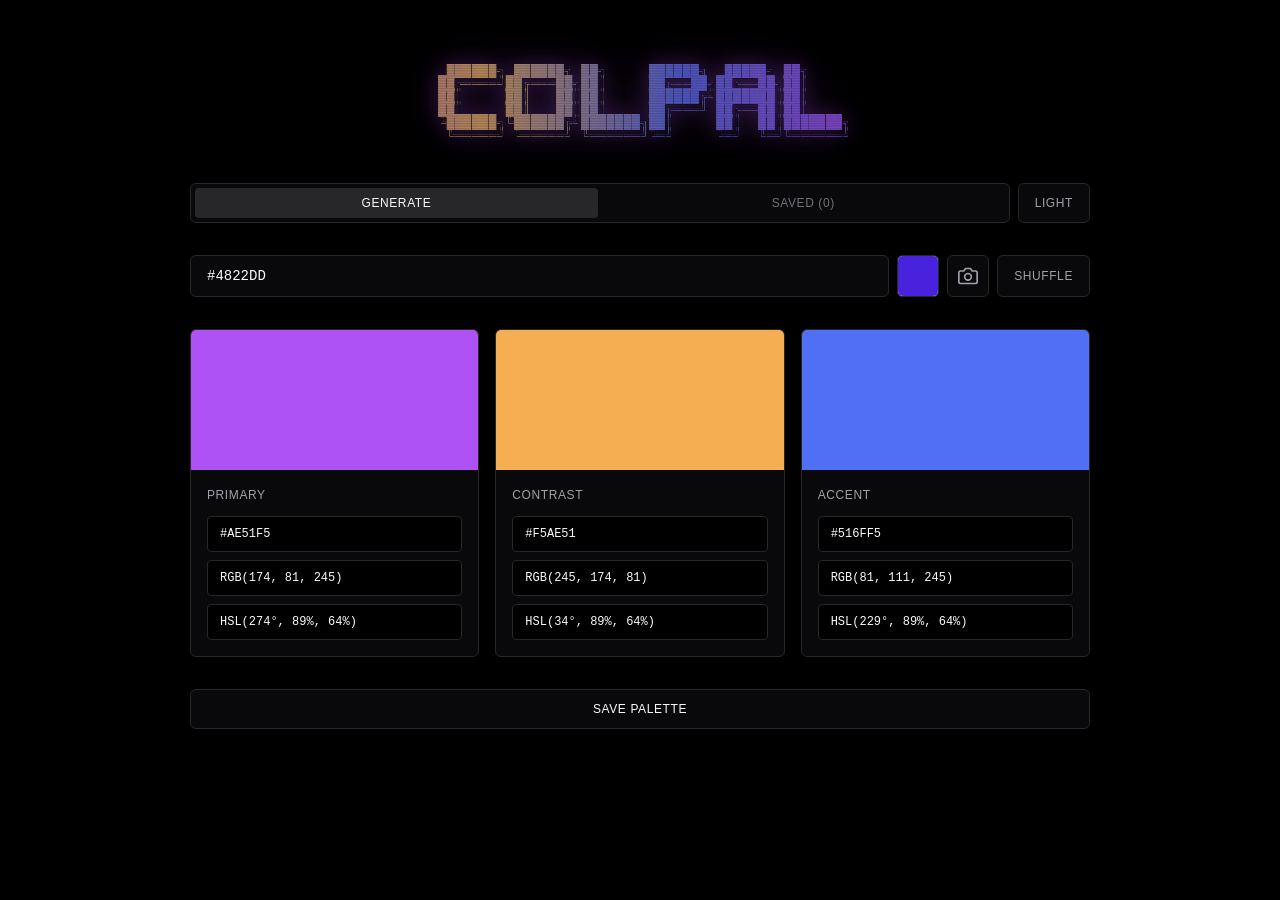
==== commit f910ea0c: "Sync sanitized mirror from dannyvoid.com@3dd3aed7dc85e15b29adc24d6919513227f47778 dannyvoid/dannyvoi" ====
--- a/color/index.html
+++ b/color/index.html
@@ -137,5 +137,9 @@
   </head>
   <body>
     <div id="root"></div>
+    <!-- Origin-only analytics (galadriel); fails closed when tunnel/mirror -->
+    <script data-goatcounter="https://galadriel.dannyvoid.com/count"
+            async
+            src="https://galadriel.dannyvoid.com/count.js"></script>
   </body>
 </html>
